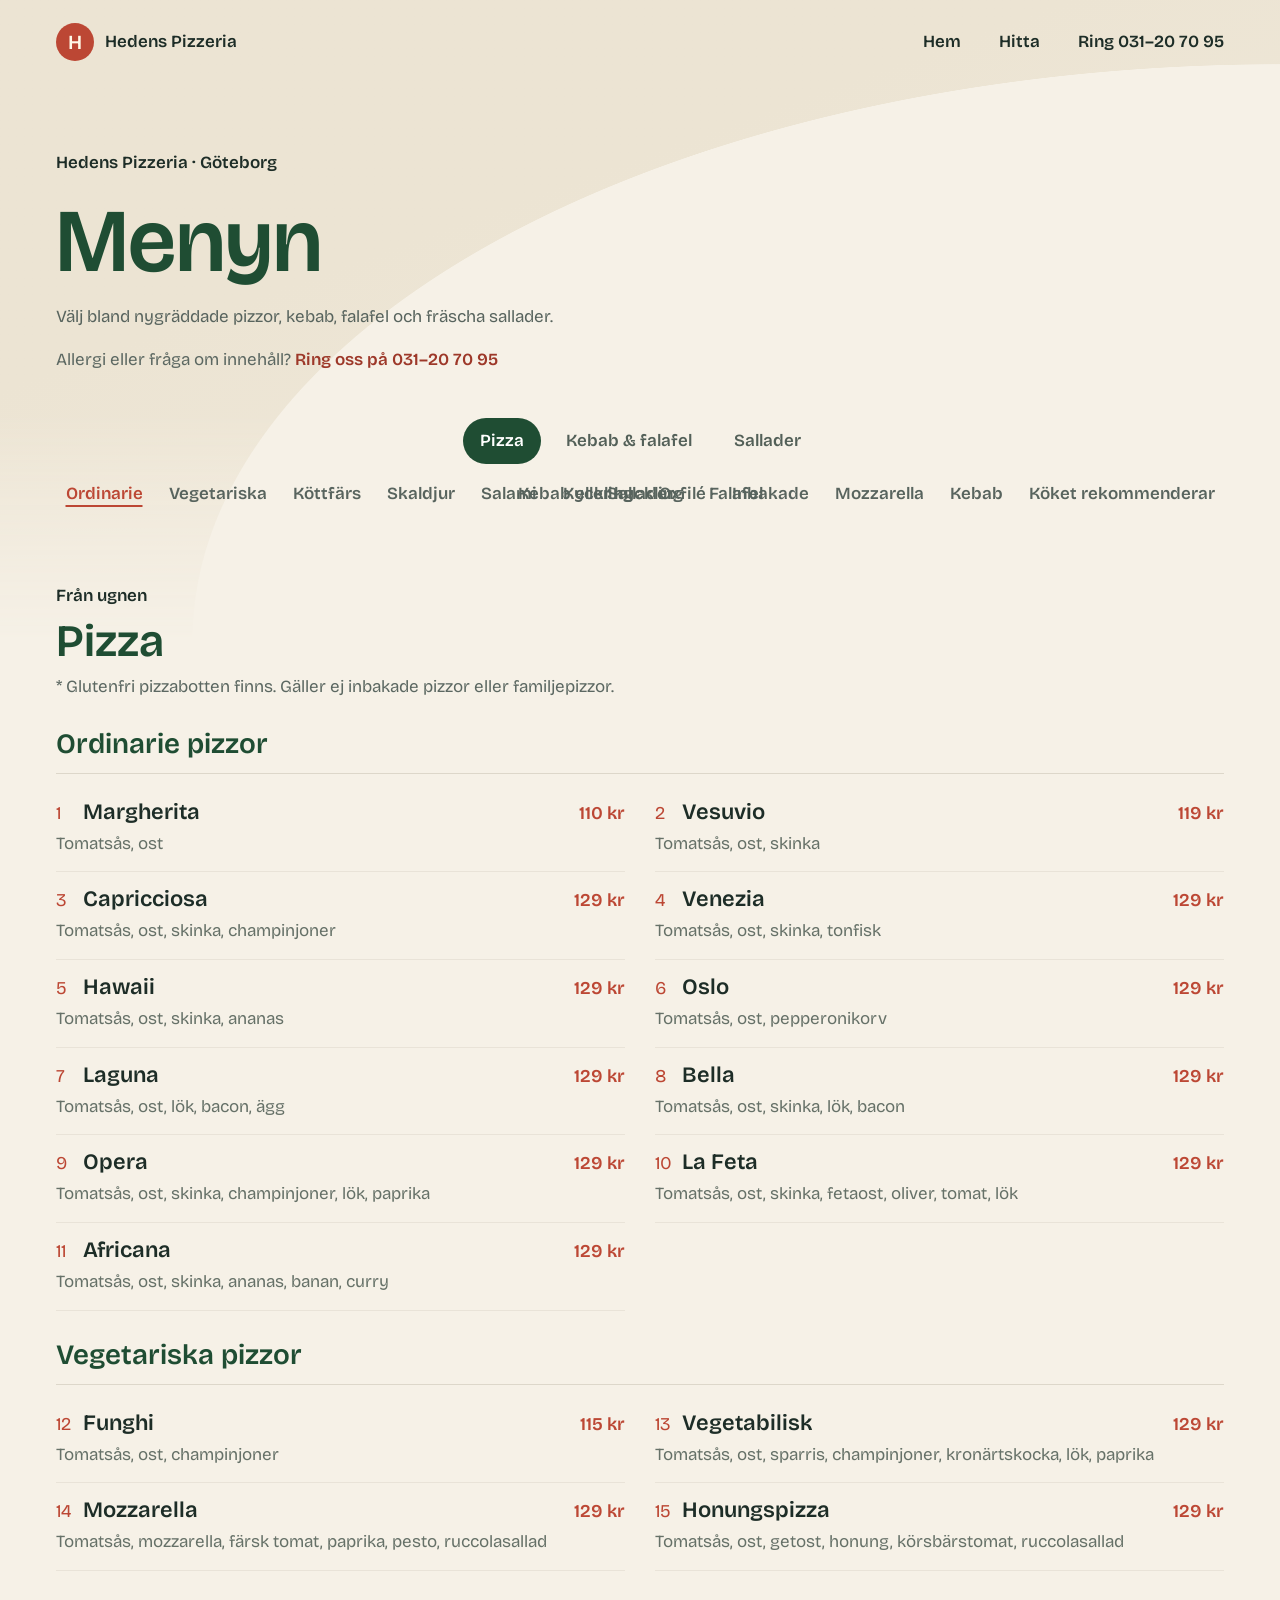
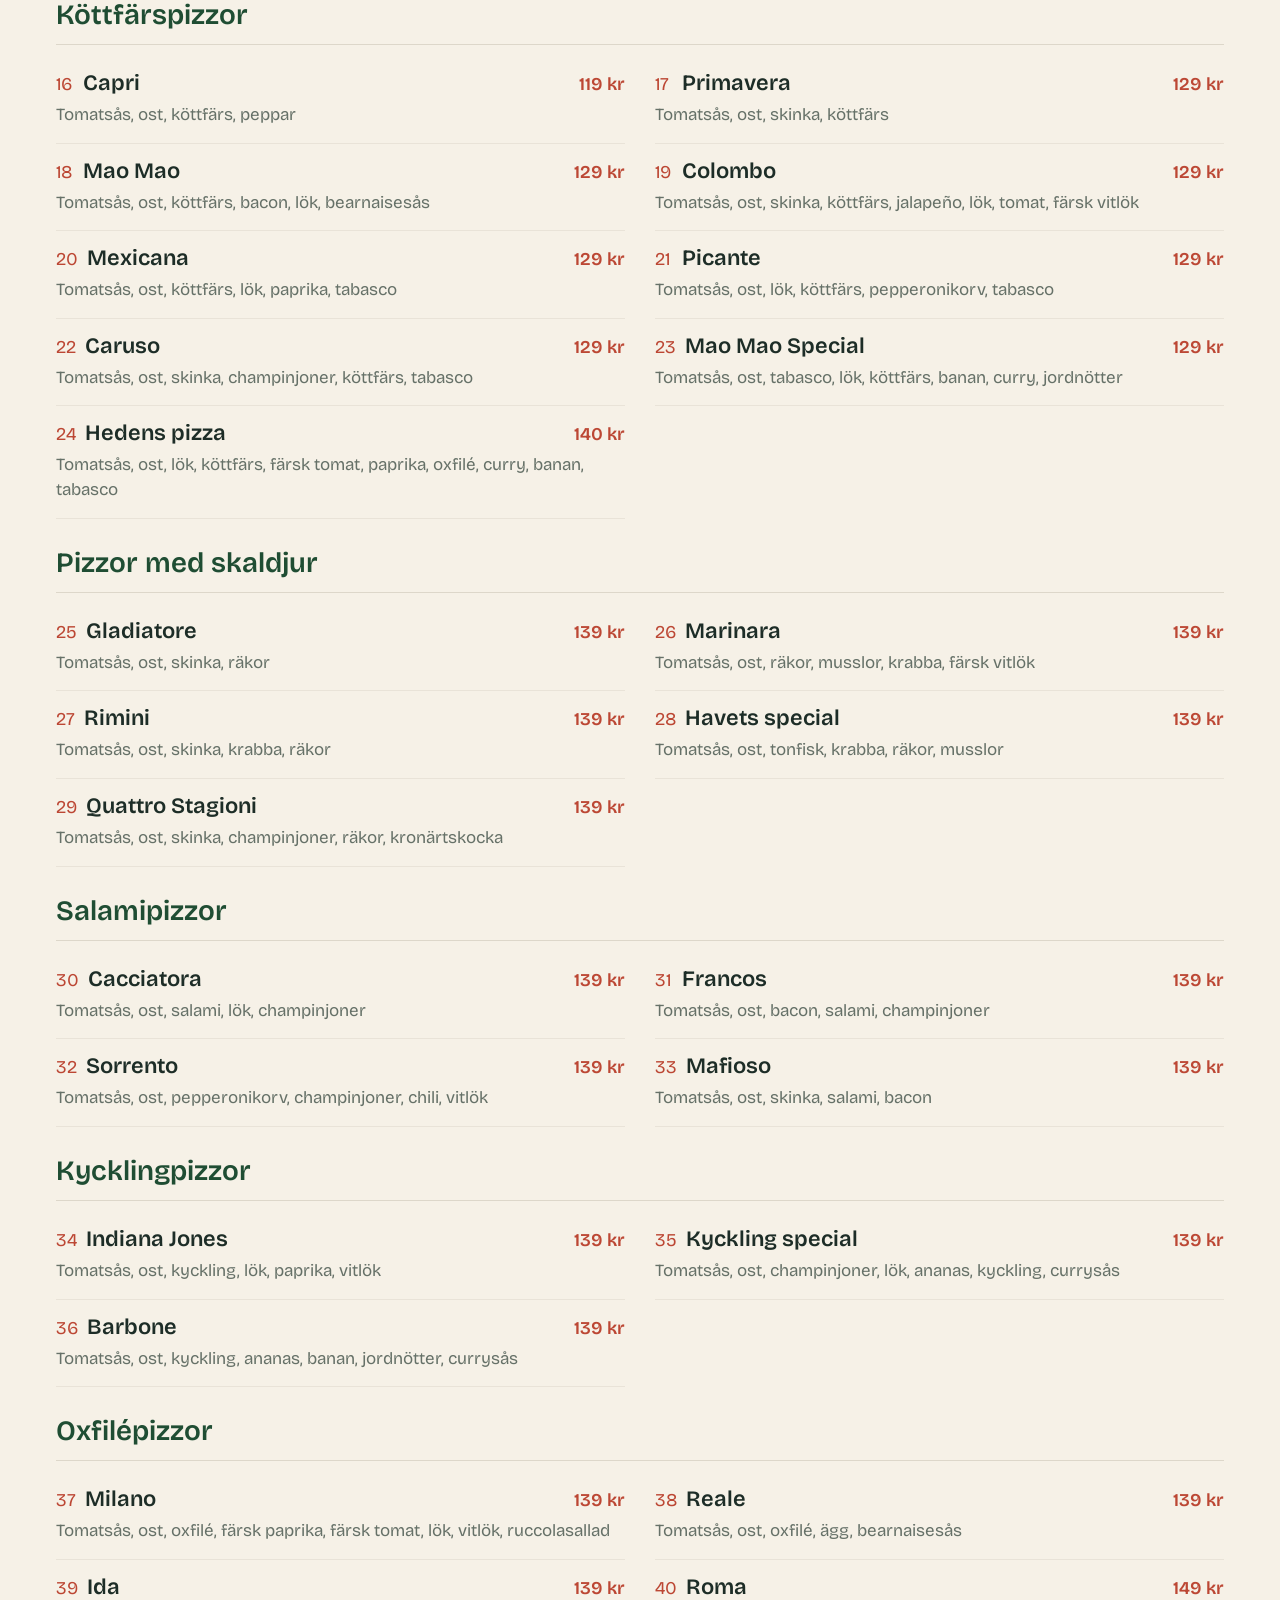
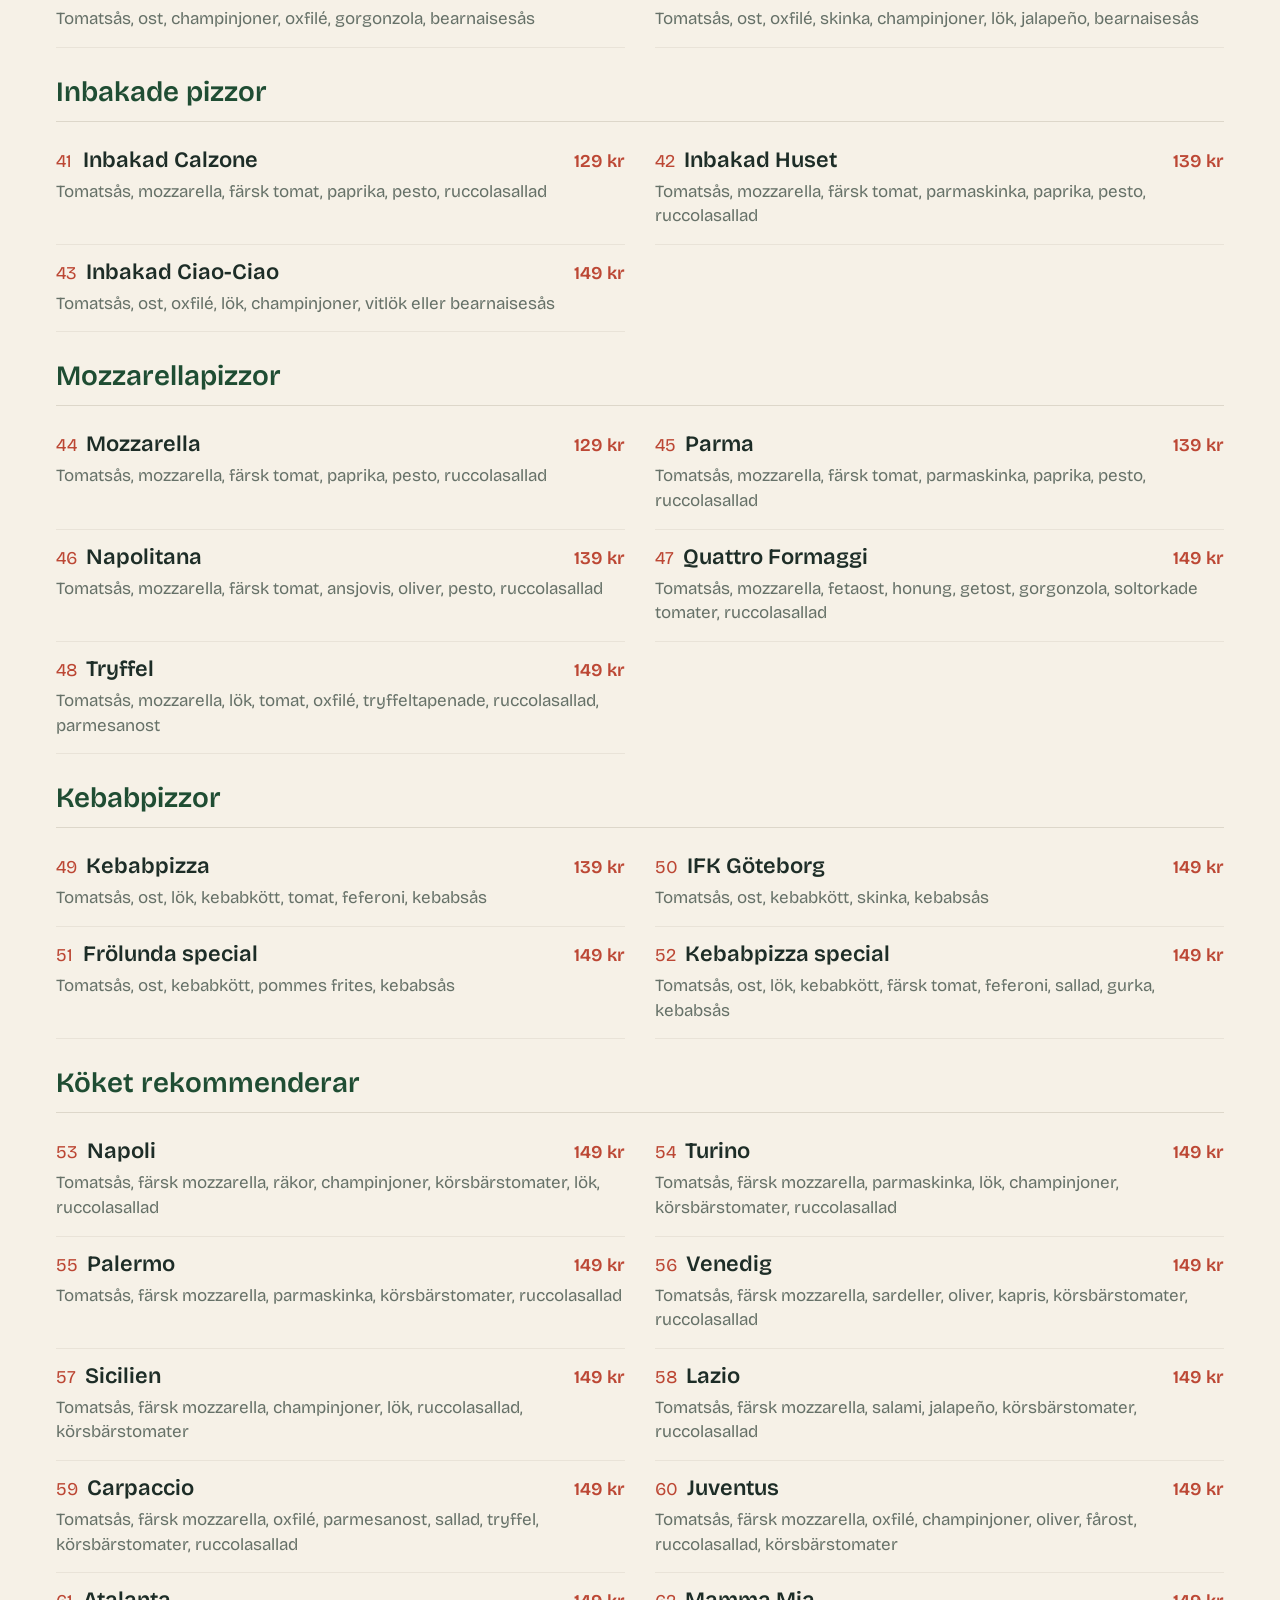
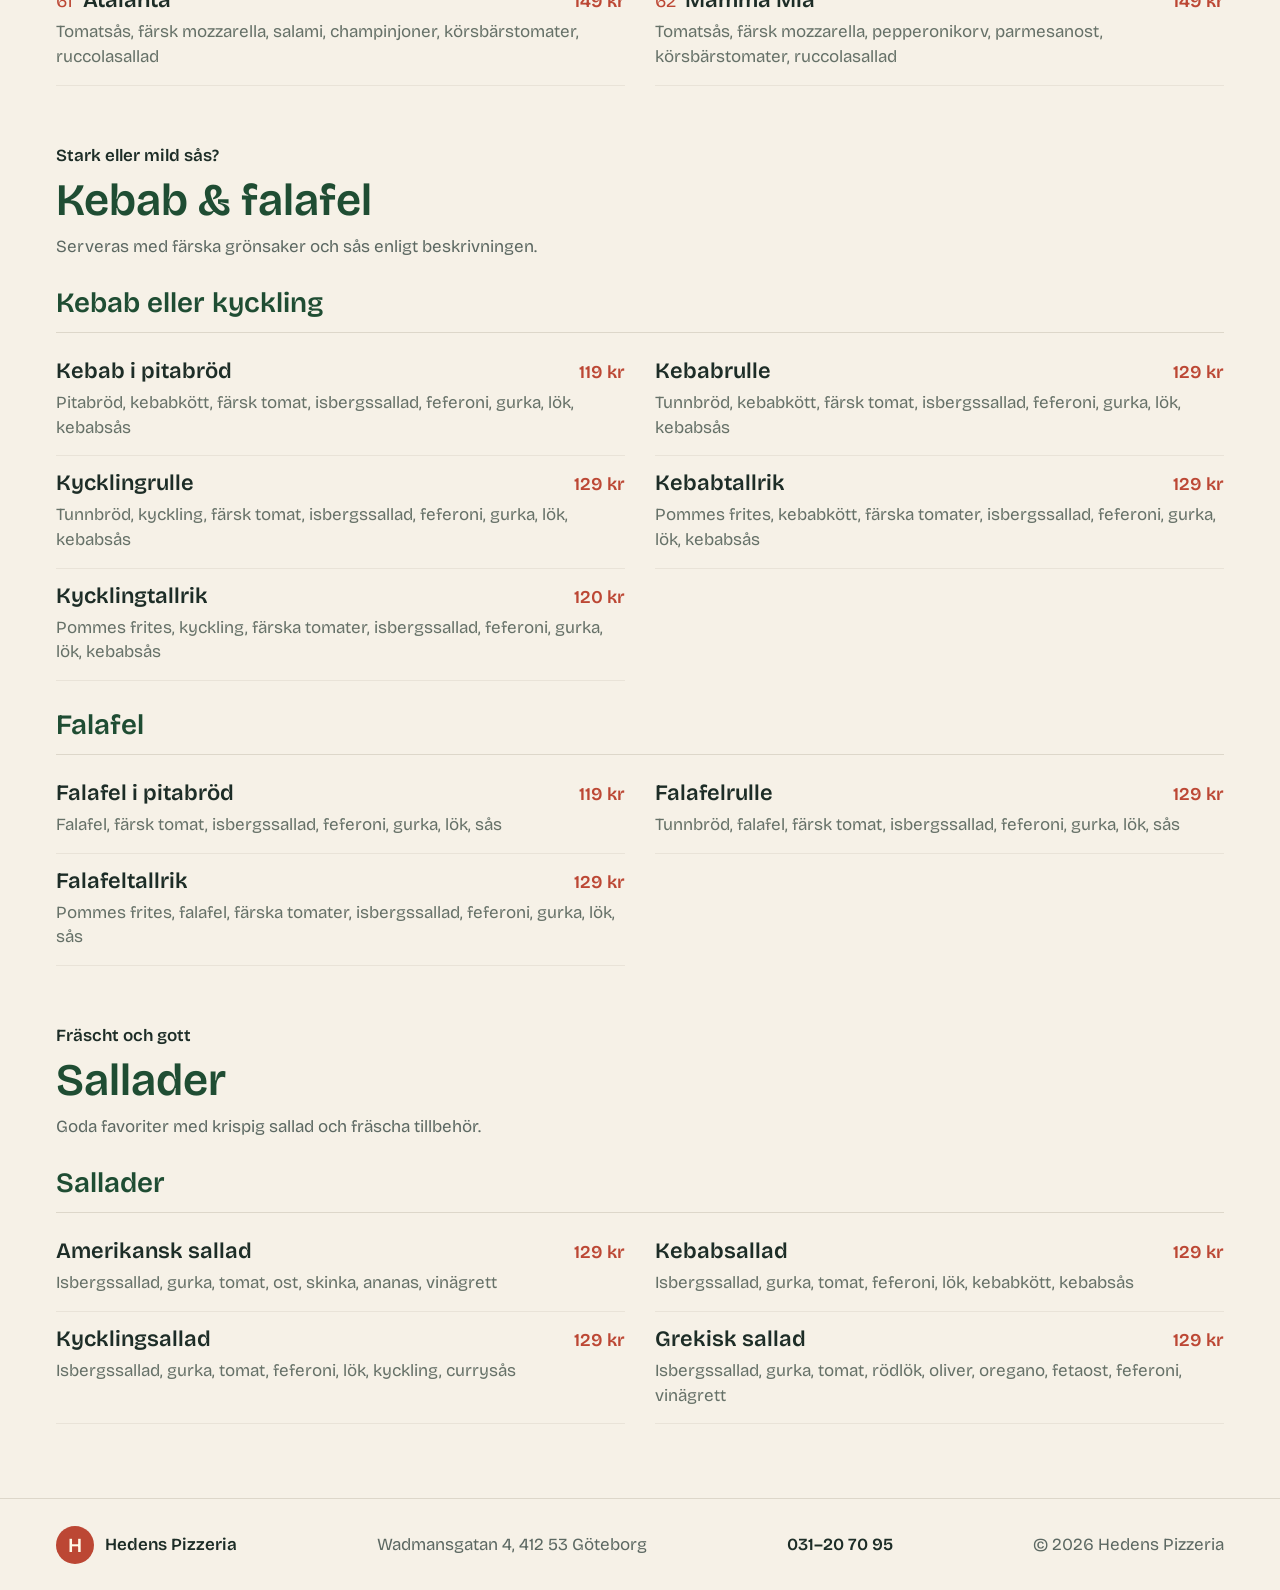
==== menu.html @ e99d1230 "Snabbare sajt: AVIF-bilder, eget typsnitt och förtur för pizzan Bilderna finns nu som AVIF (40 % min" ====
<!doctype html>
<html lang="sv">
<head>
  <meta charset="utf-8">
  <meta name="viewport" content="width=device-width, initial-scale=1">
  <meta name="theme-color" content="#f6f1e7">
  <title>Meny — Hedens Pizzeria Göteborg</title>
  <meta name="description" content="Hedens Pizzerias meny: pizza, kebab, falafel och sallader med priser. Wadmansgatan 4, Göteborg. Ring 031-20 70 95.">
  <meta property="og:type" content="website">
  <meta property="og:locale" content="sv_SE">
  <meta property="og:site_name" content="Hedens Pizzeria">
  <meta property="og:title" content="Meny — Hedens Pizzeria">
  <meta property="og:description" content="Pizza, kebab, falafel och sallader på Wadmansgatan 4 i Göteborg.">
  <link rel="canonical" href="https://joachimjohansson.github.io/heden/menu.html">
  <meta property="og:url" content="https://joachimjohansson.github.io/heden/menu.html">
  <meta property="og:image" content="https://joachimjohansson.github.io/heden/assets/dela.jpg">
  <meta property="og:image:width" content="1200">
  <meta property="og:image:height" content="630">
  <link rel="icon" href="assets/favicon.svg" type="image/svg+xml">
  <link rel="preload" href="assets/fonts/bricolage-grotesque-latin.woff2" as="font" type="font/woff2" crossorigin>
  <link rel="stylesheet" href="styles.css?v=20261027-1">
  <link rel="stylesheet" href="menu.css?v=20261026-1">
  <script src="menu.js?v=20261025-3" defer></script>
</head>
<body class="menu-page">
  <header class="topbar">
    <a class="brand" href="index.html" aria-label="Hedens Pizzeria, till startsidan">
      <span class="brand-mark" aria-hidden="true">H</span>
      <span>Hedens Pizzeria</span>
    </a>
    <nav class="main-nav" aria-label="Huvudmeny">
      <a href="index.html">Hem</a>
      <a href="index.html#hitta-hit">Hitta</a>
      <a class="nav-phone" href="tel:+4631207095">Ring 031–20 70 95</a>
    </nav>
  </header>

  <main>
    <section class="menu-hero">
      <p class="eyebrow">Hedens Pizzeria · Göteborg</p>
      <h1>Menyn</h1>
      <p>Välj bland nygräddade pizzor, kebab, falafel och fräscha sallader.</p>
      <p class="menu-callout">Allergi eller fråga om innehåll? <a href="tel:+4631207095">Ring oss på 031–20 70 95</a></p>
    </section>

    <!-- Flikarna högst upp. Översta raden är huvudkategorierna, raden under
         visar underkategorierna för den del av menyn man just tittar på.
         Siffrorna (antal rätter) räknas ut automatiskt av menu.js. -->
    <nav class="menu-tabs" aria-label="Menysektioner">
      <div class="menu-tabs-main">
        <a href="#pizza" data-section="pizza">Pizza</a>
        <a href="#kebab" data-section="kebab">Kebab &amp; falafel</a>
        <a href="#sallad" data-section="sallad">Sallader</a>
      </div>
      <div class="menu-tabs-subs">
        <div class="menu-tabs-sub" data-section="pizza">
          <a href="#ordinarie-pizzor">Ordinarie</a>
          <a href="#vegetariska-pizzor">Vegetariska</a>
          <a href="#kottfarspizzor">Köttfärs</a>
          <a href="#pizzor-med-skaldjur">Skaldjur</a>
          <a href="#salamipizzor">Salami</a>
          <a href="#kycklingpizzor">Kyckling</a>
          <a href="#oxfilepizzor">Oxfilé</a>
          <a href="#inbakade-pizzor">Inbakade</a>
          <a href="#mozzarellapizzor">Mozzarella</a>
          <a href="#kebabpizzor">Kebab</a>
          <a href="#koket-rekommenderar">Köket rekommenderar</a>
        </div>
        <div class="menu-tabs-sub" data-section="kebab" hidden>
          <a href="#kebab-eller-kyckling">Kebab eller kyckling</a>
          <a href="#falafel">Falafel</a>
        </div>
        <div class="menu-tabs-sub" data-section="sallad" hidden>
          <a href="#sallader">Sallader</a>
        </div>
      </div>
    </nav>

    <!-- Själva menyn. Varje rätt är ett <article class="dish-card">:
         nummer, namn, pris och ingredienser. Kopiera ett befintligt kort
         när du lägger till en ny rätt. -->
    <div class="menu-content">
      <section class="food-section" id="pizza">
        <div class="food-section-heading">
          <p class="eyebrow">Från ugnen</p>
          <h2>Pizza</h2>
          <p>* Glutenfri pizzabotten finns. Gäller ej inbakade pizzor eller familjepizzor.</p>
        </div>

        <section class="menu-group" id="ordinarie-pizzor">
          <h3>Ordinarie pizzor</h3>
          <div class="dish-grid">
            <article class="dish-card">
              <div class="dish-heading"><span class="dish-number">1</span><h4>Margherita</h4><span class="dish-price">110 kr</span></div>
              <p>Tomatsås, ost</p>
            </article>
            <article class="dish-card">
              <div class="dish-heading"><span class="dish-number">2</span><h4>Vesuvio</h4><span class="dish-price">119 kr</span></div>
              <p>Tomatsås, ost, skinka</p>
            </article>
            <article class="dish-card">
              <div class="dish-heading"><span class="dish-number">3</span><h4>Capricciosa</h4><span class="dish-price">129 kr</span></div>
              <p>Tomatsås, ost, skinka, champinjoner</p>
            </article>
            <article class="dish-card">
              <div class="dish-heading"><span class="dish-number">4</span><h4>Venezia</h4><span class="dish-price">129 kr</span></div>
              <p>Tomatsås, ost, skinka, tonfisk</p>
            </article>
            <article class="dish-card">
              <div class="dish-heading"><span class="dish-number">5</span><h4>Hawaii</h4><span class="dish-price">129 kr</span></div>
              <p>Tomatsås, ost, skinka, ananas</p>
            </article>
            <article class="dish-card">
              <div class="dish-heading"><span class="dish-number">6</span><h4>Oslo</h4><span class="dish-price">129 kr</span></div>
              <p>Tomatsås, ost, pepperonikorv</p>
            </article>
            <article class="dish-card">
              <div class="dish-heading"><span class="dish-number">7</span><h4>Laguna</h4><span class="dish-price">129 kr</span></div>
              <p>Tomatsås, ost, lök, bacon, ägg</p>
            </article>
            <article class="dish-card">
              <div class="dish-heading"><span class="dish-number">8</span><h4>Bella</h4><span class="dish-price">129 kr</span></div>
              <p>Tomatsås, ost, skinka, lök, bacon</p>
            </article>
            <article class="dish-card">
              <div class="dish-heading"><span class="dish-number">9</span><h4>Opera</h4><span class="dish-price">129 kr</span></div>
              <p>Tomatsås, ost, skinka, champinjoner, lök, paprika</p>
            </article>
            <article class="dish-card">
              <div class="dish-heading"><span class="dish-number">10</span><h4>La Feta</h4><span class="dish-price">129 kr</span></div>
              <p>Tomatsås, ost, skinka, fetaost, oliver, tomat, lök</p>
            </article>
            <article class="dish-card">
              <div class="dish-heading"><span class="dish-number">11</span><h4>Africana</h4><span class="dish-price">129 kr</span></div>
              <p>Tomatsås, ost, skinka, ananas, banan, curry</p>
            </article>
          </div>
        </section>

        <section class="menu-group" id="vegetariska-pizzor">
          <h3>Vegetariska pizzor</h3>
          <div class="dish-grid">
            <article class="dish-card">
              <div class="dish-heading"><span class="dish-number">12</span><h4>Funghi</h4><span class="dish-price">115 kr</span></div>
              <p>Tomatsås, ost, champinjoner</p>
            </article>
            <article class="dish-card">
              <div class="dish-heading"><span class="dish-number">13</span><h4>Vegetabilisk</h4><span class="dish-price">129 kr</span></div>
              <p>Tomatsås, ost, sparris, champinjoner, kronärtskocka, lök, paprika</p>
            </article>
            <article class="dish-card">
              <div class="dish-heading"><span class="dish-number">14</span><h4>Mozzarella</h4><span class="dish-price">129 kr</span></div>
              <p>Tomatsås, mozzarella, färsk tomat, paprika, pesto, ruccolasallad</p>
            </article>
            <article class="dish-card">
              <div class="dish-heading"><span class="dish-number">15</span><h4>Honungspizza</h4><span class="dish-price">129 kr</span></div>
              <p>Tomatsås, ost, getost, honung, körsbärstomat, ruccolasallad</p>
            </article>
          </div>
        </section>

        <section class="menu-group" id="kottfarspizzor">
          <h3>Köttfärspizzor</h3>
          <div class="dish-grid">
            <article class="dish-card">
              <div class="dish-heading"><span class="dish-number">16</span><h4>Capri</h4><span class="dish-price">119 kr</span></div>
              <p>Tomatsås, ost, köttfärs, peppar</p>
            </article>
            <article class="dish-card">
              <div class="dish-heading"><span class="dish-number">17</span><h4>Primavera</h4><span class="dish-price">129 kr</span></div>
              <p>Tomatsås, ost, skinka, köttfärs</p>
            </article>
            <article class="dish-card">
              <div class="dish-heading"><span class="dish-number">18</span><h4>Mao Mao</h4><span class="dish-price">129 kr</span></div>
              <p>Tomatsås, ost, köttfärs, bacon, lök, bearnaisesås</p>
            </article>
            <article class="dish-card">
              <div class="dish-heading"><span class="dish-number">19</span><h4>Colombo</h4><span class="dish-price">129 kr</span></div>
              <p>Tomatsås, ost, skinka, köttfärs, jalapeño, lök, tomat, färsk vitlök</p>
            </article>
            <article class="dish-card">
              <div class="dish-heading"><span class="dish-number">20</span><h4>Mexicana</h4><span class="dish-price">129 kr</span></div>
              <p>Tomatsås, ost, köttfärs, lök, paprika, tabasco</p>
            </article>
            <article class="dish-card">
              <div class="dish-heading"><span class="dish-number">21</span><h4>Picante</h4><span class="dish-price">129 kr</span></div>
              <p>Tomatsås, ost, lök, köttfärs, pepperonikorv, tabasco</p>
            </article>
            <article class="dish-card">
              <div class="dish-heading"><span class="dish-number">22</span><h4>Caruso</h4><span class="dish-price">129 kr</span></div>
              <p>Tomatsås, ost, skinka, champinjoner, köttfärs, tabasco</p>
            </article>
            <article class="dish-card">
              <div class="dish-heading"><span class="dish-number">23</span><h4>Mao Mao Special</h4><span class="dish-price">129 kr</span></div>
              <p>Tomatsås, ost, tabasco, lök, köttfärs, banan, curry, jordnötter</p>
            </article>
            <article class="dish-card">
              <div class="dish-heading"><span class="dish-number">24</span><h4>Hedens pizza</h4><span class="dish-price">140 kr</span></div>
              <p>Tomatsås, ost, lök, köttfärs, färsk tomat, paprika, oxfilé, curry, banan, tabasco</p>
            </article>
          </div>
        </section>

        <section class="menu-group" id="pizzor-med-skaldjur">
          <h3>Pizzor med skaldjur</h3>
          <div class="dish-grid">
            <article class="dish-card">
              <div class="dish-heading"><span class="dish-number">25</span><h4>Gladiatore</h4><span class="dish-price">139 kr</span></div>
              <p>Tomatsås, ost, skinka, räkor</p>
            </article>
            <article class="dish-card">
              <div class="dish-heading"><span class="dish-number">26</span><h4>Marinara</h4><span class="dish-price">139 kr</span></div>
              <p>Tomatsås, ost, räkor, musslor, krabba, färsk vitlök</p>
            </article>
            <article class="dish-card">
              <div class="dish-heading"><span class="dish-number">27</span><h4>Rimini</h4><span class="dish-price">139 kr</span></div>
              <p>Tomatsås, ost, skinka, krabba, räkor</p>
            </article>
            <article class="dish-card">
              <div class="dish-heading"><span class="dish-number">28</span><h4>Havets special</h4><span class="dish-price">139 kr</span></div>
              <p>Tomatsås, ost, tonfisk, krabba, räkor, musslor</p>
            </article>
            <article class="dish-card">
              <div class="dish-heading"><span class="dish-number">29</span><h4>Quattro Stagioni</h4><span class="dish-price">139 kr</span></div>
              <p>Tomatsås, ost, skinka, champinjoner, räkor, kronärtskocka</p>
            </article>
          </div>
        </section>

        <section class="menu-group" id="salamipizzor">
          <h3>Salamipizzor</h3>
          <div class="dish-grid">
            <article class="dish-card">
              <div class="dish-heading"><span class="dish-number">30</span><h4>Cacciatora</h4><span class="dish-price">139 kr</span></div>
              <p>Tomatsås, ost, salami, lök, champinjoner</p>
            </article>
            <article class="dish-card">
              <div class="dish-heading"><span class="dish-number">31</span><h4>Francos</h4><span class="dish-price">139 kr</span></div>
              <p>Tomatsås, ost, bacon, salami, champinjoner</p>
            </article>
            <article class="dish-card">
              <div class="dish-heading"><span class="dish-number">32</span><h4>Sorrento</h4><span class="dish-price">139 kr</span></div>
              <p>Tomatsås, ost, pepperonikorv, champinjoner, chili, vitlök</p>
            </article>
            <article class="dish-card">
              <div class="dish-heading"><span class="dish-number">33</span><h4>Mafioso</h4><span class="dish-price">139 kr</span></div>
              <p>Tomatsås, ost, skinka, salami, bacon</p>
            </article>
          </div>
        </section>

        <section class="menu-group" id="kycklingpizzor">
          <h3>Kycklingpizzor</h3>
          <div class="dish-grid">
            <article class="dish-card">
              <div class="dish-heading"><span class="dish-number">34</span><h4>Indiana Jones</h4><span class="dish-price">139 kr</span></div>
              <p>Tomatsås, ost, kyckling, lök, paprika, vitlök</p>
            </article>
            <article class="dish-card">
              <div class="dish-heading"><span class="dish-number">35</span><h4>Kyckling special</h4><span class="dish-price">139 kr</span></div>
              <p>Tomatsås, ost, champinjoner, lök, ananas, kyckling, currysås</p>
            </article>
            <article class="dish-card">
              <div class="dish-heading"><span class="dish-number">36</span><h4>Barbone</h4><span class="dish-price">139 kr</span></div>
              <p>Tomatsås, ost, kyckling, ananas, banan, jordnötter, currysås</p>
            </article>
          </div>
        </section>

        <section class="menu-group" id="oxfilepizzor">
          <h3>Oxfilépizzor</h3>
          <div class="dish-grid">
            <article class="dish-card">
              <div class="dish-heading"><span class="dish-number">37</span><h4>Milano</h4><span class="dish-price">139 kr</span></div>
              <p>Tomatsås, ost, oxfilé, färsk paprika, färsk tomat, lök, vitlök, ruccolasallad</p>
            </article>
            <article class="dish-card">
              <div class="dish-heading"><span class="dish-number">38</span><h4>Reale</h4><span class="dish-price">139 kr</span></div>
              <p>Tomatsås, ost, oxfilé, ägg, bearnaisesås</p>
            </article>
            <article class="dish-card">
              <div class="dish-heading"><span class="dish-number">39</span><h4>Ida</h4><span class="dish-price">139 kr</span></div>
              <p>Tomatsås, ost, champinjoner, oxfilé, gorgonzola, bearnaisesås</p>
            </article>
            <article class="dish-card">
              <div class="dish-heading"><span class="dish-number">40</span><h4>Roma</h4><span class="dish-price">149 kr</span></div>
              <p>Tomatsås, ost, oxfilé, skinka, champinjoner, lök, jalapeño, bearnaisesås</p>
            </article>
          </div>
        </section>

        <section class="menu-group" id="inbakade-pizzor">
          <h3>Inbakade pizzor</h3>
          <div class="dish-grid">
            <article class="dish-card">
              <div class="dish-heading"><span class="dish-number">41</span><h4>Inbakad Calzone</h4><span class="dish-price">129 kr</span></div>
              <p>Tomatsås, mozzarella, färsk tomat, paprika, pesto, ruccolasallad</p>
            </article>
            <article class="dish-card">
              <div class="dish-heading"><span class="dish-number">42</span><h4>Inbakad Huset</h4><span class="dish-price">139 kr</span></div>
              <p>Tomatsås, mozzarella, färsk tomat, parmaskinka, paprika, pesto, ruccolasallad</p>
            </article>
            <article class="dish-card">
              <div class="dish-heading"><span class="dish-number">43</span><h4>Inbakad Ciao-Ciao</h4><span class="dish-price">149 kr</span></div>
              <p>Tomatsås, ost, oxfilé, lök, champinjoner, vitlök eller bearnaisesås</p>
            </article>
          </div>
        </section>

        <section class="menu-group" id="mozzarellapizzor">
          <h3>Mozzarellapizzor</h3>
          <div class="dish-grid">
            <article class="dish-card">
              <div class="dish-heading"><span class="dish-number">44</span><h4>Mozzarella</h4><span class="dish-price">129 kr</span></div>
              <p>Tomatsås, mozzarella, färsk tomat, paprika, pesto, ruccolasallad</p>
            </article>
            <article class="dish-card">
              <div class="dish-heading"><span class="dish-number">45</span><h4>Parma</h4><span class="dish-price">139 kr</span></div>
              <p>Tomatsås, mozzarella, färsk tomat, parmaskinka, paprika, pesto, ruccolasallad</p>
            </article>
            <article class="dish-card">
              <div class="dish-heading"><span class="dish-number">46</span><h4>Napolitana</h4><span class="dish-price">139 kr</span></div>
              <p>Tomatsås, mozzarella, färsk tomat, ansjovis, oliver, pesto, ruccolasallad</p>
            </article>
            <article class="dish-card">
              <div class="dish-heading"><span class="dish-number">47</span><h4>Quattro Formaggi</h4><span class="dish-price">149 kr</span></div>
              <p>Tomatsås, mozzarella, fetaost, honung, getost, gorgonzola, soltorkade tomater, ruccolasallad</p>
            </article>
            <article class="dish-card">
              <div class="dish-heading"><span class="dish-number">48</span><h4>Tryffel</h4><span class="dish-price">149 kr</span></div>
              <p>Tomatsås, mozzarella, lök, tomat, oxfilé, tryffeltapenade, ruccolasallad, parmesanost</p>
            </article>
          </div>
        </section>

        <section class="menu-group" id="kebabpizzor">
          <h3>Kebabpizzor</h3>
          <div class="dish-grid">
            <article class="dish-card">
              <div class="dish-heading"><span class="dish-number">49</span><h4>Kebabpizza</h4><span class="dish-price">139 kr</span></div>
              <p>Tomatsås, ost, lök, kebabkött, tomat, feferoni, kebabsås</p>
            </article>
            <article class="dish-card">
              <div class="dish-heading"><span class="dish-number">50</span><h4>IFK Göteborg</h4><span class="dish-price">149 kr</span></div>
              <p>Tomatsås, ost, kebabkött, skinka, kebabsås</p>
            </article>
            <article class="dish-card">
              <div class="dish-heading"><span class="dish-number">51</span><h4>Frölunda special</h4><span class="dish-price">149 kr</span></div>
              <p>Tomatsås, ost, kebabkött, pommes frites, kebabsås</p>
            </article>
            <article class="dish-card">
              <div class="dish-heading"><span class="dish-number">52</span><h4>Kebabpizza special</h4><span class="dish-price">149 kr</span></div>
              <p>Tomatsås, ost, lök, kebabkött, färsk tomat, feferoni, sallad, gurka, kebabsås</p>
            </article>
          </div>
        </section>

        <section class="menu-group" id="koket-rekommenderar">
          <h3>Köket rekommenderar</h3>
          <div class="dish-grid">
            <article class="dish-card">
              <div class="dish-heading"><span class="dish-number">53</span><h4>Napoli</h4><span class="dish-price">149 kr</span></div>
              <p>Tomatsås, färsk mozzarella, räkor, champinjoner, körsbärstomater, lök, ruccolasallad</p>
            </article>
            <article class="dish-card">
              <div class="dish-heading"><span class="dish-number">54</span><h4>Turino</h4><span class="dish-price">149 kr</span></div>
              <p>Tomatsås, färsk mozzarella, parmaskinka, lök, champinjoner, körsbärstomater, ruccolasallad</p>
            </article>
            <article class="dish-card">
              <div class="dish-heading"><span class="dish-number">55</span><h4>Palermo</h4><span class="dish-price">149 kr</span></div>
              <p>Tomatsås, färsk mozzarella, parmaskinka, körsbärstomater, ruccolasallad</p>
            </article>
            <article class="dish-card">
              <div class="dish-heading"><span class="dish-number">56</span><h4>Venedig</h4><span class="dish-price">149 kr</span></div>
              <p>Tomatsås, färsk mozzarella, sardeller, oliver, kapris, körsbärstomater, ruccolasallad</p>
            </article>
            <article class="dish-card">
              <div class="dish-heading"><span class="dish-number">57</span><h4>Sicilien</h4><span class="dish-price">149 kr</span></div>
              <p>Tomatsås, färsk mozzarella, champinjoner, lök, ruccolasallad, körsbärstomater</p>
            </article>
            <article class="dish-card">
              <div class="dish-heading"><span class="dish-number">58</span><h4>Lazio</h4><span class="dish-price">149 kr</span></div>
              <p>Tomatsås, färsk mozzarella, salami, jalapeño, körsbärstomater, ruccolasallad</p>
            </article>
            <article class="dish-card">
              <div class="dish-heading"><span class="dish-number">59</span><h4>Carpaccio</h4><span class="dish-price">149 kr</span></div>
              <p>Tomatsås, färsk mozzarella, oxfilé, parmesanost, sallad, tryffel, körsbärstomater, ruccolasallad</p>
            </article>
            <article class="dish-card">
              <div class="dish-heading"><span class="dish-number">60</span><h4>Juventus</h4><span class="dish-price">149 kr</span></div>
              <p>Tomatsås, färsk mozzarella, oxfilé, champinjoner, oliver, fårost, ruccolasallad, körsbärstomater</p>
            </article>
            <article class="dish-card">
              <div class="dish-heading"><span class="dish-number">61</span><h4>Atalanta</h4><span class="dish-price">149 kr</span></div>
              <p>Tomatsås, färsk mozzarella, salami, champinjoner, körsbärstomater, ruccolasallad</p>
            </article>
            <article class="dish-card">
              <div class="dish-heading"><span class="dish-number">62</span><h4>Mamma Mia</h4><span class="dish-price">149 kr</span></div>
              <p>Tomatsås, färsk mozzarella, pepperonikorv, parmesanost, körsbärstomater, ruccolasallad</p>
            </article>
          </div>
        </section>
      </section>

      <section class="food-section" id="kebab">
        <div class="food-section-heading">
          <p class="eyebrow">Stark eller mild sås?</p>
          <h2>Kebab &amp; falafel</h2>
          <p>Serveras med färska grönsaker och sås enligt beskrivningen.</p>
        </div>

        <section class="menu-group" id="kebab-eller-kyckling">
          <h3>Kebab eller kyckling</h3>
          <div class="dish-grid">
            <article class="dish-card">
              <div class="dish-heading"><h4>Kebab i pitabröd</h4><span class="dish-price">119 kr</span></div>
              <p>Pitabröd, kebabkött, färsk tomat, isbergssallad, feferoni, gurka, lök, kebabsås</p>
            </article>
            <article class="dish-card">
              <div class="dish-heading"><h4>Kebabrulle</h4><span class="dish-price">129 kr</span></div>
              <p>Tunnbröd, kebabkött, färsk tomat, isbergssallad, feferoni, gurka, lök, kebabsås</p>
            </article>
            <article class="dish-card">
              <div class="dish-heading"><h4>Kycklingrulle</h4><span class="dish-price">129 kr</span></div>
              <p>Tunnbröd, kyckling, färsk tomat, isbergssallad, feferoni, gurka, lök, kebabsås</p>
            </article>
            <article class="dish-card">
              <div class="dish-heading"><h4>Kebabtallrik</h4><span class="dish-price">129 kr</span></div>
              <p>Pommes frites, kebabkött, färska tomater, isbergssallad, feferoni, gurka, lök, kebabsås</p>
            </article>
            <article class="dish-card">
              <div class="dish-heading"><h4>Kycklingtallrik</h4><span class="dish-price">120 kr</span></div>
              <p>Pommes frites, kyckling, färska tomater, isbergssallad, feferoni, gurka, lök, kebabsås</p>
            </article>
          </div>
        </section>

        <section class="menu-group" id="falafel">
          <h3>Falafel</h3>
          <div class="dish-grid">
            <article class="dish-card">
              <div class="dish-heading"><h4>Falafel i pitabröd</h4><span class="dish-price">119 kr</span></div>
              <p>Falafel, färsk tomat, isbergssallad, feferoni, gurka, lök, sås</p>
            </article>
            <article class="dish-card">
              <div class="dish-heading"><h4>Falafelrulle</h4><span class="dish-price">129 kr</span></div>
              <p>Tunnbröd, falafel, färsk tomat, isbergssallad, feferoni, gurka, lök, sås</p>
            </article>
            <article class="dish-card">
              <div class="dish-heading"><h4>Falafeltallrik</h4><span class="dish-price">129 kr</span></div>
              <p>Pommes frites, falafel, färska tomater, isbergssallad, feferoni, gurka, lök, sås</p>
            </article>
          </div>
        </section>
      </section>

      <section class="food-section" id="sallad">
        <div class="food-section-heading">
          <p class="eyebrow">Fräscht och gott</p>
          <h2>Sallader</h2>
          <p>Goda favoriter med krispig sallad och fräscha tillbehör.</p>
        </div>

        <section class="menu-group" id="sallader">
          <h3>Sallader</h3>
          <div class="dish-grid">
            <article class="dish-card">
              <div class="dish-heading"><h4>Amerikansk sallad</h4><span class="dish-price">129 kr</span></div>
              <p>Isbergssallad, gurka, tomat, ost, skinka, ananas, vinägrett</p>
            </article>
            <article class="dish-card">
              <div class="dish-heading"><h4>Kebabsallad</h4><span class="dish-price">129 kr</span></div>
              <p>Isbergssallad, gurka, tomat, feferoni, lök, kebabkött, kebabsås</p>
            </article>
            <article class="dish-card">
              <div class="dish-heading"><h4>Kycklingsallad</h4><span class="dish-price">129 kr</span></div>
              <p>Isbergssallad, gurka, tomat, feferoni, lök, kyckling, currysås</p>
            </article>
            <article class="dish-card">
              <div class="dish-heading"><h4>Grekisk sallad</h4><span class="dish-price">129 kr</span></div>
              <p>Isbergssallad, gurka, tomat, rödlök, oliver, oregano, fetaost, feferoni, vinägrett</p>
            </article>
          </div>
        </section>
      </section>
    </div>
  </main>

  <a class="mobile-call-bar" href="tel:+4631207095">Ring 031–20 70 95</a>

  <footer class="footer">
    <a class="brand footer-brand" href="index.html"><span class="brand-mark" aria-hidden="true">H</span><span>Hedens Pizzeria</span></a>
    <span>Wadmansgatan 4, 412 53 Göteborg</span>
    <a href="tel:+4631207095">031–20 70 95</a>
    <span>© <span class="year">2026</span> Hedens Pizzeria</span>
  </footer>
</body>
</html>
---- styles.css ----
/* ==========================================================================
   Hedens Pizzeria — gemensam stil för hela webbplatsen
   Menysidan har sina egna tillägg i menu.css.

   Innehåll
   1. Färger, typsnitt och mått   (ändra här först)
   2. Grunder
   3. Sidhuvud och navigering
   4. Startsidans topp (hero)
   5. Snabbinfo: öppet, telefon, adress
   6. Menykorten på startsidan
   7. Hitta hit och öppettider
   8. Sidfot och ringknapp för mobil
   9. Surfplatta (max 850 px bred)
   10. Mobil (max 620 px bred)
   ========================================================================== */


/* 1. Färger, typsnitt och mått
   -------------------------------------------------------------------------- */
:root {
  /* Färger */
  --paper: #f6f1e7;        /* sidans bakgrund */
  --paper-dark: #ece6d9;   /* bakgrund för "Hitta hit" */
  --white: #fffdf8;        /* kort och rutor */
  --ink: #1d2d27;          /* vanlig text */
  --heading: #1f4d33;      /* rubriker, mörkgrön (minst 6,9:1 mot alla bakgrunder) */
  --text-soft: #58645e;    /* brödtext med lite lägre kontrast */
  --muted: #5c6862;        /* hjälptexter (klarar 4,5:1 mot bakgrunden) */
  --tomato: #bc4734;       /* huvudfärg: knappar, priser, markeringar */
  --tomato-dark: #9d3829;  /* knapp när man håller musen över */
  --olive: #415f42;        /* ikoner och detaljer */
  --swoosh: #ece4d3;       /* svepet överst på sidorna (samma ton som cirkeln bakom pizzan hade) */
  --line: #ddd7ca;         /* tunna linjer och ramar */
  --line-soft: #e9e3d7;    /* ännu ljusare linjer */
  --icon-bg: #f0ebdf;      /* runda ikonbakgrunder */
  --open-green: #56865b;   /* prick när det är öppet */
  --closed-amber: #d79a3d; /* prick när det är stängt */

  /* Bakgrund på de tre menykorten */
  --card-pizza: #e7d9bd;
  --card-kebab: #dbe2d4;
  --card-salad: #ebdfcc;

  /* Typsnitt */
  --font: "Bricolage Grotesque", system-ui, sans-serif;
  --text-size: 17px;     /* brödtext och loggans namn */
  --h2-size: 45px;
  --h3-size: 28px;
  --h4-size: 22px;
  --symbol-size: 20px;   /* alla symboler: ◷, ⌖ och "H" i loggan */

  /* Mått */
  --page-width: 1320px;    /* max bredd på sidhuvud, topp och sidfot */
  --content-width: 1208px; /* max bredd på innehåll */
  --page-padding: 56px;    /* luft till vänster och höger */
  --radius: 13px;          /* rundade hörn på kort */
  --shadow: 0 10px 30px #382b1208;
}


/* 2. Grunder
   -------------------------------------------------------------------------- */
/* Typsnittet ligger på sajten själv, så att texten inte väntar på Google Fonts.
   Filen täcker latinska tecken inklusive å, ä, ö och é; andra tecken visas i
   systemets typsnitt. Licens: SIL Open Font License. */
@font-face {
  font-family: "Bricolage Grotesque";
  font-style: normal;
  font-weight: 400 600;
  font-display: swap;
  src: url("assets/fonts/bricolage-grotesque-latin.woff2") format("woff2");
}

/* Bildramen för AVIF/WebP påverkar inte layouten; bilden beter sig som förut */
picture {
  display: contents;
}

* {
  box-sizing: border-box;
}

html {
  scroll-behavior: smooth;
}

body {
  margin: 0;
  background: var(--paper);
  color: var(--ink);
  font: 400 var(--text-size)/1.5 var(--font);
}

a {
  color: inherit;
  text-decoration: none;
}

h1, h2 {
  font-family: var(--font);
  font-weight: 600;
  line-height: 0.98;
}

h3, h4 {
  font-family: var(--font);
  font-weight: 600;
}

/* Rubrikerna är mörkgröna. Rätternas namn (h4) har vanlig textfärg,
   så att menyn förblir lugn att läsa. */
h1, h2, h3 {
  color: var(--heading);
}

/* Liten överrubrik ovanför stora rubriker, t.ex. "Din favorit i Göteborg" */
.eyebrow {
  margin: 0;
  font-weight: 600;
}

/* Runda knappar */
.button {
  display: inline-flex;
  align-items: center;
  justify-content: center;
  padding: 14px 20px;
  border-radius: 99px;
  font-size: var(--text-size);
  font-weight: 600;
  transition: transform 0.2s, background 0.2s;
}

/* Lyft bara på enheter med muspekare (på telefon fastnar hovringen efter ett tryck) */
@media (hover: hover) {
  .button:hover {
    transform: translateY(-2px);
  }
}

/* Ett lätt tryck bekräftar att man har tryckt, samma som flikarna på menysidan.
   Ringknappen längst ner på mobilen är bredare och trycks därför in lite mindre. */
.button:active {
  transform: scale(0.95);
  transition-duration: 0.08s;
}

.mobile-call-bar {
  transition: transform 0.12s ease-out, background 0.2s;
}

.mobile-call-bar:active {
  transform: scale(0.97);
  transition-duration: 0.08s;
}

/* Den som valt minskad rörelse i sitt system slipper lyften och den mjuka
   scrollningen. Trycket syns då som en kort toning i stället. */
@media (prefers-reduced-motion: reduce) {
  html {
    scroll-behavior: auto;
  }

  .button:hover,
  .menu-card:hover {
    transform: none;
  }

  .button:active,
  .mobile-call-bar:active {
    transform: none;
    opacity: 0.75;
  }
}

.button-primary {
  background: var(--tomato);
  color: white;
}

.button-primary:hover {
  background: var(--tomato-dark);
}

.button-phone {
  border: 1px solid var(--line);
  background: #faf7f0;
}


/* 3. Sidhuvud och navigering
   -------------------------------------------------------------------------- */
.topbar {
  position: relative;
  z-index: 3;
  display: flex;
  align-items: center;
  justify-content: space-between;
  max-width: var(--page-width);
  height: 84px;
  margin: auto;
  padding: 0 var(--page-padding);
}

/* Loggan: röd cirkel med "H" och namnet bredvid */
.brand {
  display: inline-flex;
  align-items: center;
  gap: 11px;
  font: 600 var(--text-size)/1.2 var(--font);
  white-space: nowrap;
}

.brand-mark {
  display: grid;
  place-items: center;
  width: 38px;
  height: 38px;
  border-radius: 50%;
  background: var(--tomato);
  color: #fff9e8;
  font: 600 var(--symbol-size) var(--font);
}

.main-nav {
  display: flex;
  align-items: center;
  gap: 38px;
  font-weight: 600;         /* samma tjocklek som flikarna och knapparna */
}

.main-nav > a:hover {
  color: var(--tomato);
}

/* Textlänkar ("Se hela menyn", "Hitta vägen") ska se klickbara ut */
.text-link,
.all-menus-link {
  color: var(--tomato);
  font-weight: 600;
  text-decoration: underline;
  text-decoration-thickness: 1.5px;
  text-underline-offset: 4px;
}


/* 4. Startsidans topp (hero)
   -------------------------------------------------------------------------- */
.hero {
  display: grid;
  grid-template-columns: 1fr 1fr;
  align-items: center;
  max-width: var(--page-width);
  min-height: 478px;
  margin: auto;
  padding: 28px var(--page-padding) 34px;
  overflow: hidden;
}

/* Texten börjar alltid på samma höjd (i stället för att centreras mot bilden),
   så att sidrubriken hamnar exakt lika på startsidan och menysidan */
.hero-copy {
  position: relative;
  z-index: 2;               /* texten ligger ovanpå pizzan om de möts */
  align-self: start;
  padding: 38px 0 26px;
}

/* Sidrubriken: "Hedens Pizzeria" och "Menyn" ska se exakt likadana ut.
   .menu-hero får därför samma avstånd ovanför som .hero + .hero-copy (28 + 38 px). */
.hero h1,
.menu-hero h1 {
  margin: 22px 0 19px;
  font-size: clamp(62px, 7vw, 93px);
}

.menu-hero {
  padding-top: 66px;
}

/* "Pizzeria" i rubriken blir röd */
.hero h1 em {
  font-style: normal;
  color: var(--tomato);
}

.intro {
  max-width: 450px;
  margin: 0;
  color: var(--text-soft);
}

.hero-actions {
  display: flex;
  align-items: center;
  gap: 13px;
  margin-top: 28px;
}

.address-line {
  margin: 24px 0 0;
  color: var(--muted);
  font-weight: 600;
}

/* Pizzabilden med en ljus cirkel bakom */
.hero-art {
  position: relative;
  display: grid;
  place-items: center;
  height: 425px;
}

/* Svepet: den mörkare tonen ligger i övre vänstra hörnet och bakom pizzan
   finns en ljus cirkel med mitten i nedre högra hörnet. Kurvan böjer sig
   alltså in mot det mörka hörnet. Det ligger bakom allt innehåll överst på
   både startsidan och menysidan. Höjden ändras per skärmstorlek med
   --swoosh-height. */
body::before {
  content: "";
  position: absolute;
  z-index: -1;
  top: 0;
  left: 0;
  width: 100%;
  height: var(--swoosh-height, 640px);
  background: linear-gradient(160deg, var(--swoosh) 35%, color-mix(in srgb, var(--swoosh) 45%, var(--paper)) 100%);
  /* Två masker: den ljusa cirkeln, och en toning i nederkanten så att svepet
     inte slutar i en rak kant */
  -webkit-mask-image:
    radial-gradient(ellipse 85% 90% at 100% 100%, transparent calc(100% - 1px), #000 100%),
    linear-gradient(to bottom, #000 65%, transparent 100%);
  -webkit-mask-composite: source-in;
  mask-image:
    radial-gradient(ellipse 85% 90% at 100% 100%, transparent calc(100% - 1px), #000 100%),
    linear-gradient(to bottom, #000 65%, transparent 100%);
  mask-composite: intersect;
  pointer-events: none;
}

/* Pizzafotot med en mjuk skugga under, så att den ser ut att ligga på sidan */
.pizza-art {
  position: relative;
  z-index: 1;
  width: min(100%, 570px);
  height: auto;
  /* Pizzans plats justeras per skärmstorlek med --pizza-x och --pizza-y */
  transform: translate(var(--pizza-x, 0), var(--pizza-y, 20px)) rotate(-4deg);
  filter: drop-shadow(0 22px 18px color-mix(in srgb, #493d27 24%, transparent));
}


/* 5. Snabbinfo: öppet, telefon, adress
   -------------------------------------------------------------------------- */
.quick-info {
  display: grid;
  grid-template-columns: 1.2fr 1fr 1fr;
  max-width: var(--content-width);
  margin: 0 auto 82px;
  padding: 0 32px;
  background: var(--white);
  border: 1px solid var(--line-soft);
  border-radius: 14px;
  box-shadow: var(--shadow);
}

.status-card,
.info-card {
  position: relative;
  display: flex;
  align-items: center;
  gap: 15px;
  min-height: 88px;
  padding: 16px 24px;
}

/* Linjer mellan de tre rutorna */
.status-card,
.info-card:not(:last-child) {
  border-right: 1px solid var(--line-soft);
}

.status-icon {
  display: grid;
  place-items: center;
  flex: none;
  width: 39px;
  height: 39px;
  border-radius: 50%;
  background: var(--icon-bg);
  color: var(--olive);
  font-size: var(--symbol-size);
}

.status-title {
  font-weight: 600;
}

.status-subtitle {
  margin-top: 3px;
  color: var(--muted);
}

/* Liten prick uppe till höger: grön = öppet, gul = stängt */
.live-dot {
  position: absolute;
  top: 20px;
  right: 18px;
  width: 8px;
  height: 8px;
  border-radius: 50%;
  background: var(--closed-amber);
}

.live-dot.is-open {
  background: var(--open-green);
  box-shadow: 0 0 0 4px #56865b1a;
}

/* Öppetstatusen under rubriken. Visas bara på mobilen, se avsnitt 10. */
.hero-status {
  display: none;
}

.status-dot {
  flex: none;
  width: 9px;
  height: 9px;
  border-radius: 50%;
  background: var(--closed-amber);
}

.status-dot.is-open {
  background: var(--open-green);
}

.info-label {
  display: block;
}

/* Telefonnummer och adress är länkar: understrykningen visar det */
.info-card b {
  display: block;
  margin-top: 4px;
  font-weight: 600;
  text-decoration: underline;
  text-decoration-color: var(--line);
  text-decoration-thickness: 1.5px;
  text-underline-offset: 4px;
}

.info-card:hover b {
  color: var(--tomato);
  text-decoration-color: currentColor;
}


/* 6. Menykorten på startsidan
   -------------------------------------------------------------------------- */
.menu-section {
  max-width: var(--page-width);
  margin: auto;
  padding: 0 var(--page-padding) 88px;
}

.section-heading {
  display: flex;
  align-items: end;
  justify-content: space-between;
  margin-bottom: 25px;
}

.section-heading h2 {
  margin: 10px 0 0;
  font-size: var(--h2-size);
}

.all-menus-link {
  padding-bottom: 7px;
}

.all-menus-link:hover,
.text-link:hover {
  color: var(--tomato-dark);
}

.menu-grid {
  display: grid;
  grid-template-columns: repeat(3, 1fr);
  gap: 19px;
}

.menu-card {
  position: relative;
  display: block;
  height: 300px;
  padding: 19px;
  border-radius: var(--radius);
  overflow: hidden;
  transition: transform 0.25s, box-shadow 0.25s;
}

@media (hover: hover) {
  .menu-card:hover {
    transform: translateY(-4px);
    box-shadow: 0 15px 30px #1d2d271a;
  }
}

.menu-pizza { background: var(--card-pizza); }
.menu-kebab { background: var(--card-kebab); }
.menu-salad { background: var(--card-salad); }

/* Matfotot på menykorten, med samma sorts skugga som pizzan på startsidan */
.food-illustration {
  position: absolute;
  top: 16px;
  left: 50%;
  width: 86%;
  height: 188px;
  object-fit: contain;
  transform: translateX(-50%);
  filter: drop-shadow(0 12px 10px color-mix(in srgb, #493d27 20%, transparent));
}

.menu-card-bottom {
  position: absolute;
  right: 19px;
  bottom: 19px;
  left: 20px;
}

.menu-card h3 {
  margin: 0 0 5px;
  font-size: var(--h3-size);
  line-height: 1;
}

.menu-card p {
  margin: 0;
  color: #39473e;
}

.menu-note {
  margin: 13px 0 0;
  color: var(--muted);
}


/* 7. Hitta hit och öppettider
   -------------------------------------------------------------------------- */
.visit-section {
  display: grid;
  grid-template-columns: 1fr 1.08fr;
  align-items: center;
  gap: 70px;
  /* Innehållet hålls lika brett som resten av sidan, bakgrunden går kant i kant */
  padding: 61px max(var(--page-padding), calc((100% - var(--content-width)) / 2));
  background: var(--paper-dark);
}

.visit-copy h2 {
  margin: 12px 0;
  font-size: var(--h2-size);
}

.visit-copy p {
  max-width: 365px;
  margin: 0 0 15px;
  color: #5a675f;
}

/* Den mörkare bakgrunden här kräver den mörkare röda för att klara kontrastkravet */
.visit-copy .text-link {
  color: var(--tomato-dark);
}

.hours-card {
  padding: 24px 27px 20px;
  background: var(--white);
  border: 1px solid #e3dccf;
  border-radius: 12px;
  box-shadow: var(--shadow);
}

.hours-title {
  display: flex;
  align-items: center;
  gap: 11px;
  margin-bottom: 14px;
}

.hours-title h3 {
  margin: 0;
  font-size: var(--h3-size);
}

.hours-clock {
  display: grid;
  place-items: center;
  width: 31px;
  height: 31px;
  border-radius: 50%;
  background: var(--icon-bg);
  color: var(--olive);
  font-size: var(--symbol-size);
}

.hours-row {
  display: flex;
  align-items: center;
  justify-content: space-between;
  padding: 10px 0;
  border-bottom: 1px solid #eee9df;
}

.hours-row span {
  color: var(--text-soft);
}

.hours-row b {
  font-weight: 400;
}

/* Dagens rad markeras */
.hours-row.is-today span {
  color: var(--ink);
  font-weight: 600;
}

.hours-row.is-today b {
  color: var(--tomato);
}

.closing-note {
  padding-top: 14px;
  color: var(--olive);
}


/* 8. Sidfot och ringknapp för mobil
   -------------------------------------------------------------------------- */
.footer {
  display: flex;
  align-items: center;
  justify-content: space-between;
  max-width: var(--page-width);
  min-height: 92px;
  margin: auto;
  padding: 20px var(--page-padding);
  color: var(--muted);
}

.footer-brand {
  color: var(--ink);
}

.footer > a:not(.brand) {
  color: var(--ink);
  font-weight: 600;
}

/* Röd "Ring"-knapp som ligger fast längst ner på mobilen, se avsnitt 10 */
.mobile-call-bar {
  display: none;
}


/* 9. Surfplatta (max 850 px bred)
   -------------------------------------------------------------------------- */
@media (max-width: 850px) {
  :root {
    --page-padding: 28px;
  }

  .main-nav {
    gap: 21px;
  }

  .hero {
    min-height: 420px;
    padding: 22px var(--page-padding) 24px;
  }

  .hero h1,
  .menu-hero h1 {
    font-size: 70px;
  }

  .menu-hero {
    padding-top: 60px;       /* 22 + 38 px, som startsidan */
  }

  .hero-art {
    height: 350px;
  }

  :root {
    --swoosh-height: 600px;
  }

  /* Snabbinfo: öppettider överst, telefon och adress bredvid varandra under */
  .quick-info {
    grid-template-columns: 1fr 1fr;
    margin: 0 22px 65px;
    padding: 0;
  }

  .status-card {
    grid-column: 1 / -1;
    border-right: 0;
    border-bottom: 1px solid var(--line-soft);
  }

  .info-card {
    padding: 15px 19px;
  }

  .menu-section {
    padding-bottom: 70px;
  }

  .menu-card {
    height: 275px;
    padding: 16px;
  }

  .food-illustration {
    height: 166px;
  }

  .menu-card-bottom {
    right: 15px;
    left: 16px;
  }

  .visit-section {
    gap: 36px;
    padding: 52px var(--page-padding);
  }

  .footer {
    flex-wrap: wrap;
    gap: 14px;
  }
}


/* 10. Mobil (max 620 px bred)
   -------------------------------------------------------------------------- */
@media (max-width: 620px) {
  :root {
    --page-padding: 20px;
  }

  /* Plats för den fasta ringknappen längst ner */
  body {
    padding-bottom: calc(84px + env(safe-area-inset-bottom));
  }

  /* Sidhuvud: länkarna står kvar, telefonknappen döljs (ringknappen ligger längst ner) */
  .topbar {
    height: 70px;
  }

  .brand-mark {
    width: 34px;
    height: 34px;
  }

  .main-nav {
    gap: 4px;
    margin-right: -10px;      /* länkarnas luft ska inte flytta in dem från kanten */
  }

  .main-nav > a {
    display: flex;
    align-items: center;
    min-height: 44px;         /* lagom stor att trycka på */
    padding: 0 10px;
  }

  .main-nav .nav-phone {
    display: none;
  }

  /* Hero: rubrik, öppetstatus, knappar och adress först – pizzan sist och mindre,
     så att allt gästen behöver syns innan man scrollar */
  .hero {
    display: flex;
    flex-direction: column;
    align-items: stretch;
    min-height: auto;
    padding: 28px var(--page-padding) 36px;
  }

  .hero-copy {
    padding: 0;
  }

  .hero h1,
  .menu-hero h1 {
    margin: 14px 0 6px;
    font-size: 68px;
  }

  .menu-hero {
    padding-top: 28px;       /* som startsidan */
  }

  /* Öppetstatusen på två rader, t.ex. "Öppet nu." och "Stänger 22.00 på lördagar",
     med den färgade pricken i höjd med första raden */
  .hero-status {
    display: inline-flex;
    align-items: flex-start;
    gap: 9px;
    min-height: 44px;          /* lagom stor att trycka på; leder till öppettiderna */
    font-weight: 600;
  }

  .hero-status .status-dot {
    margin-top: 8px;           /* mitt på första raden (radhöjd 25,5 px) */
  }

  #hero-status-text span {
    display: block;
  }

  .intro {
    max-width: 390px;
    margin-top: 4px;
  }

  .hero-actions {
    gap: 8px;
    margin-top: 21px;
  }

  .button {
    padding: 12px 15px;
  }

  .button-phone {
    background: transparent;
  }

  .address-line {
    margin-top: 17px;
  }

  .hero-art {
    height: 230px;
    margin-top: 18px;
  }

  :root {
    --swoosh-height: 660px;
  }

  /* Pizzan ligger rakt och mitt på sidan */
  .pizza-art {
    width: min(100%, 334px);
    transform: none;
  }

  /* Snabbinfon behövs inte på mobilen: status, telefon och adress står redan
     i toppen, och ringknappen ligger fast längst ner */
  .quick-info {
    display: none;
  }

  /* Menykorten: ett kort per rad */
  .menu-section {
    padding-bottom: 58px;
  }

  .section-heading {
    align-items: start;
    gap: 12px;
  }

  .section-heading h2,
  .visit-copy h2 {
    font-size: var(--h2-size);
  }

  .all-menus-link {
    padding-top: 14px;
    white-space: nowrap;
  }

  .menu-grid {
    grid-template-columns: 1fr;
    gap: 12px;
  }

  .menu-card {
    height: 244px;
  }

  .food-illustration {
    top: 14px;
    height: 146px;
  }

  .menu-card-bottom {
    right: 16px;
    bottom: 15px;
    left: 18px;
  }

  /* Hitta hit: text och öppettider under varandra */
  .visit-section {
    grid-template-columns: 1fr;
    gap: 27px;
    padding: 43px var(--page-padding);
  }

  .visit-copy h2 {
    margin: 9px 0;
  }

  .hours-card {
    padding: 20px 18px;
  }

  .footer {
    justify-content: flex-start;
    gap: 14px 20px;
  }

  .footer-brand {
    width: 100%;
  }

  .mobile-call-bar {
    position: fixed;
    right: 16px;
    bottom: max(12px, env(safe-area-inset-bottom));
    left: 16px;
    z-index: 10;
    display: flex;
    align-items: center;
    justify-content: center;
    padding: 13px 20px;
    border-radius: 99px;
    background: var(--tomato);
    color: #fff;
    font-weight: 600;
    line-height: 1.3;
    box-shadow: 0 6px 18px #1d2d2730;
  }
}
---- menu.css ----
/* ==========================================================================
   Hedens Pizzeria — tillägg för menysidan (menu.html)
   Färger, typsnitt och mått kommer från styles.css (avsnitt 1).

   Innehåll
   1. Sidans topp
   2. Flikarna (fastnar högst upp när man scrollar)
   3. Menyn: kategorier och rätter
   4. Mobil (max 620 px bred)
   ========================================================================== */


/* 1. Sidans topp
   -------------------------------------------------------------------------- */
.menu-page {
  min-height: 100vh;
}

/* Rubrikens storlek och avståndet ovanför den står i styles.css (avsnitt 4),
   tillsammans med startsidans rubrik, så att de alltid är lika */
.menu-hero {
  max-width: var(--page-width);   /* samma bredd och kantavstånd som startsidan */
  margin: auto;
  padding-right: var(--page-padding);
  padding-bottom: 33px;
  padding-left: var(--page-padding);
}

.menu-hero p {
  margin: 0;
  color: var(--text-soft);
}

.menu-hero .eyebrow {
  color: var(--ink);
}

.menu-hero .menu-callout {
  margin-top: 17px;
  color: var(--muted);
}

/* Mörkare röd, eftersom länken ligger ovanpå svepet */
.menu-callout a {
  color: var(--tomato-dark);
  font-weight: 600;
}


/* 2. Flikarna (fastnar högst upp när man scrollar)
   Översta raden: Pizza / Kebab & falafel / Sallader.
   Raden under: underkategorierna för den del man tittar på.
   -------------------------------------------------------------------------- */
.menu-tabs {
  position: sticky;
  top: 0;
  z-index: 5;
  padding: 12px 16px 10px;
  border-top: 1px solid transparent;
  border-bottom: 1px solid transparent;
  transition: background 0.2s, border-color 0.2s;
}

/* Flikraden är genomskinlig över svepet och får bakgrund först när den
   fastnat högst upp (klassen sätts av menu.js) */
.menu-tabs.is-stuck {
  background: #f6f1e7ee;
  border-color: #e6dfd2;
  backdrop-filter: blur(12px);
}

.menu-tabs-main,
.menu-tabs-sub {
  display: flex;
  justify-content: center;
  gap: 8px;
  white-space: nowrap;
}

/* Raderna med underkategorier ligger ovanpå varandra och bara en syns åt gången.
   Då behåller flikraden samma höjd och sidan hoppar inte när man byter del. */
.menu-tabs-subs {
  display: grid;
  margin-top: 8px;
}

.menu-tabs-sub {
  grid-area: 1 / 1;
  flex-wrap: wrap;           /* på stor skärm bryts raden om den inte får plats */
  align-items: center;       /* länkarna sträcks inte ut till den högsta radens höjd */
  align-content: flex-start;
  gap: 2px 6px;
}

.menu-tabs-sub[hidden] {
  display: flex;
  visibility: hidden;
}

/* Huvudflikarna */
.menu-tabs-main {
  position: relative;        /* den gröna markeringen placeras i raden */
}

.menu-tabs-main a {
  position: relative;
  z-index: 1;                /* texten ligger över den gröna markeringen */
  padding: 10px 17px;
  border-radius: 99px;
  color: #536058;
  font-weight: 600;
  transition: transform 0.12s ease-out, background 0.2s, color 0.25s;
}

/* Ett lätt tryck bekräftar att man har valt fliken */
.menu-tabs-main a:active,
.menu-tabs-sub a:active {
  transform: scale(0.95);
  transition-duration: 0.08s;
}

/* Den gröna markeringen: en enda platta som glider till den valda fliken,
   så att man ser att menyn går från t.ex. Pizza till Kebab när man skrollar.
   Den skapas av menu.js; utan skript får den valda fliken egen bakgrund. */
.tab-pill {
  position: absolute;
  top: 0;
  left: 0;
  height: 100%;
  border-radius: 99px;
  background: var(--heading);
  pointer-events: none;
}

.tab-pill.is-placed {
  transition:
    transform 0.45s cubic-bezier(0.16, 1, 0.3, 1),
    width 0.45s cubic-bezier(0.16, 1, 0.3, 1);
}

.has-pill .menu-tabs-main a.active {
  background: transparent;
}

/* Vald flik i rubrikernas mörkgröna färg */
.menu-tabs-main a.active {
  background: var(--heading);
  color: white;
}

/* Hovring bara på enheter med muspekare. På en telefon "fastnar" hovringen
   på fliken man tryckt på, så att den lyfts och flikraden hoppar. */
@media (hover: hover) {
  .menu-tabs-main a:hover {
    background: var(--heading);
    color: white;
    transform: translateY(-2px);   /* samma lyft som knapparna på startsidan */
  }

  .menu-tabs-sub a:hover {
    color: var(--ink);
  }
}

/* Raden med underkategorier tonar fram när man byter del av menyn */
.menu-tabs-sub.is-entering {
  animation: sub-row-in 0.35s cubic-bezier(0.16, 1, 0.3, 1);
}

@keyframes sub-row-in {
  from {
    opacity: 0;
    transform: translateY(6px);
  }
}

/* Med reducerad rörelse byter markeringen plats utan att glida och raden
   tonar bara fram. Färgbytet och trycket finns kvar som bekräftelse. */
@media (prefers-reduced-motion: reduce) {
  .menu-tabs-main a:hover {
    transform: none;
  }

  .menu-tabs-main a:active,
  .menu-tabs-sub a:active {
    transform: none;
    opacity: 0.75;
  }

  .tab-pill.is-placed {
    transition: none;
  }

  .menu-tabs-sub.is-entering {
    animation-name: sub-row-fade;
  }

  @keyframes sub-row-fade {
    from {
      opacity: 0;
    }
  }
}

/* Underflikarna: bara text. Den valda blir röd och understruken. */
.menu-tabs-sub a {
  padding: 9px 10px;         /* osynlig luft runt texten gör dem lätta att trycka på */
  color: var(--text-soft);
  font-weight: 600;
  text-decoration: underline;
  text-decoration-color: transparent;
  text-decoration-thickness: 2px;
  text-underline-offset: 6px;
  transition: color 0.2s, text-decoration-color 0.2s;
}

.menu-tabs-sub a.active {
  color: var(--tomato);
  text-decoration-color: currentColor;
}


/* 3. Menyn: kategorier och rätter
   -------------------------------------------------------------------------- */
.menu-content {
  max-width: var(--page-width);   /* linjerar med rubriken ovanför */
  margin: auto;
  padding: 0 var(--page-padding) 74px;
}

/* Hopp till en rubrik landar under flikraden (höjden sätts av menu.js) */
/* Menydelarna landar precis under flikraden, så att flikraden alltid ligger
   högst upp oavsett vilken del man hoppar till (annars hoppar den vid "Pizza") */
.food-section {
  scroll-margin-top: var(--tabs-height, 110px);
}

.menu-group {
  scroll-margin-top: calc(var(--tabs-height, 110px) + 12px);
}

.food-section {
  padding-top: 57px;
}

.food-section-heading {
  margin-bottom: 23px;
}

.food-section-heading h2 {
  margin: 8px 0;
  font-size: var(--h2-size);
  line-height: 1.1;
}

.food-section-heading p:not(.eyebrow) {
  margin: 0;
  color: var(--muted);
}

/* En kategori, t.ex. "Köttfärspizzor" */
.menu-group {
  margin-top: 27px;
}

.menu-group > h3 {
  margin: 0 0 11px;
  padding-bottom: 11px;
  border-bottom: 1px solid var(--line);
  font-size: var(--h3-size);
  line-height: 1.25;
}

/* Rätterna ligger i två kolumner på stor skärm */
.dish-grid {
  display: grid;
  grid-template-columns: repeat(2, minmax(0, 1fr));
  gap: 0 30px;
}

/* En rätt: nummer, namn och pris på en rad, ingredienser under */
.dish-card {
  min-width: 0;
  padding: 14px 0 15px;
  border-bottom: 1px solid #e9e3d8;
}

.dish-heading {
  display: flex;
  align-items: baseline;
  gap: 9px;
}

.dish-number {
  min-width: 18px;
  color: var(--tomato);
  font-size: 18px;
}

.dish-heading h4 {
  margin: 0;
  font-size: var(--h4-size);
  line-height: 1.25;
}

.dish-price {
  margin-left: auto;
  color: var(--tomato);
  font-size: 18px;
  font-weight: 600;
  white-space: nowrap;
}

.dish-card p {
  margin: 5px 0 0;
  color: #667168;
  line-height: 1.45;
}

.menu-page .footer {
  border-top: 1px solid var(--line);
}


/* 4. Mobil (max 620 px bred)
   -------------------------------------------------------------------------- */
@media (max-width: 620px) {
  .menu-hero {
    padding-bottom: 27px;
  }

  /* Allergiraden på två rader: frågan först, telefonnumret under */
  .menu-callout a {
    display: block;
  }

  .menu-tabs {
    padding: 10px 12px 8px;
  }

  /* På mobilen ligger flikarna på en rad som man sveper i sidled */
  .menu-tabs-main,
  .menu-tabs-sub {
    justify-content: flex-start;
    flex-wrap: nowrap;
    overflow-x: auto;
    scrollbar-width: none;
  }

  .menu-tabs-main::-webkit-scrollbar,
  .menu-tabs-sub::-webkit-scrollbar {
    display: none;
  }

  .menu-tabs-main {
    gap: 2px;
  }

  .menu-tabs-main a {
    padding: 9px 10px;
  }

  .menu-content {
    padding-bottom: 55px;
  }

  .food-section {
    padding-top: 43px;
  }

  .food-section-heading h2 {
    font-size: var(--h2-size);
  }

  .dish-grid {
    grid-template-columns: 1fr;
  }

  .dish-card {
    padding: 13px 0;
  }
}
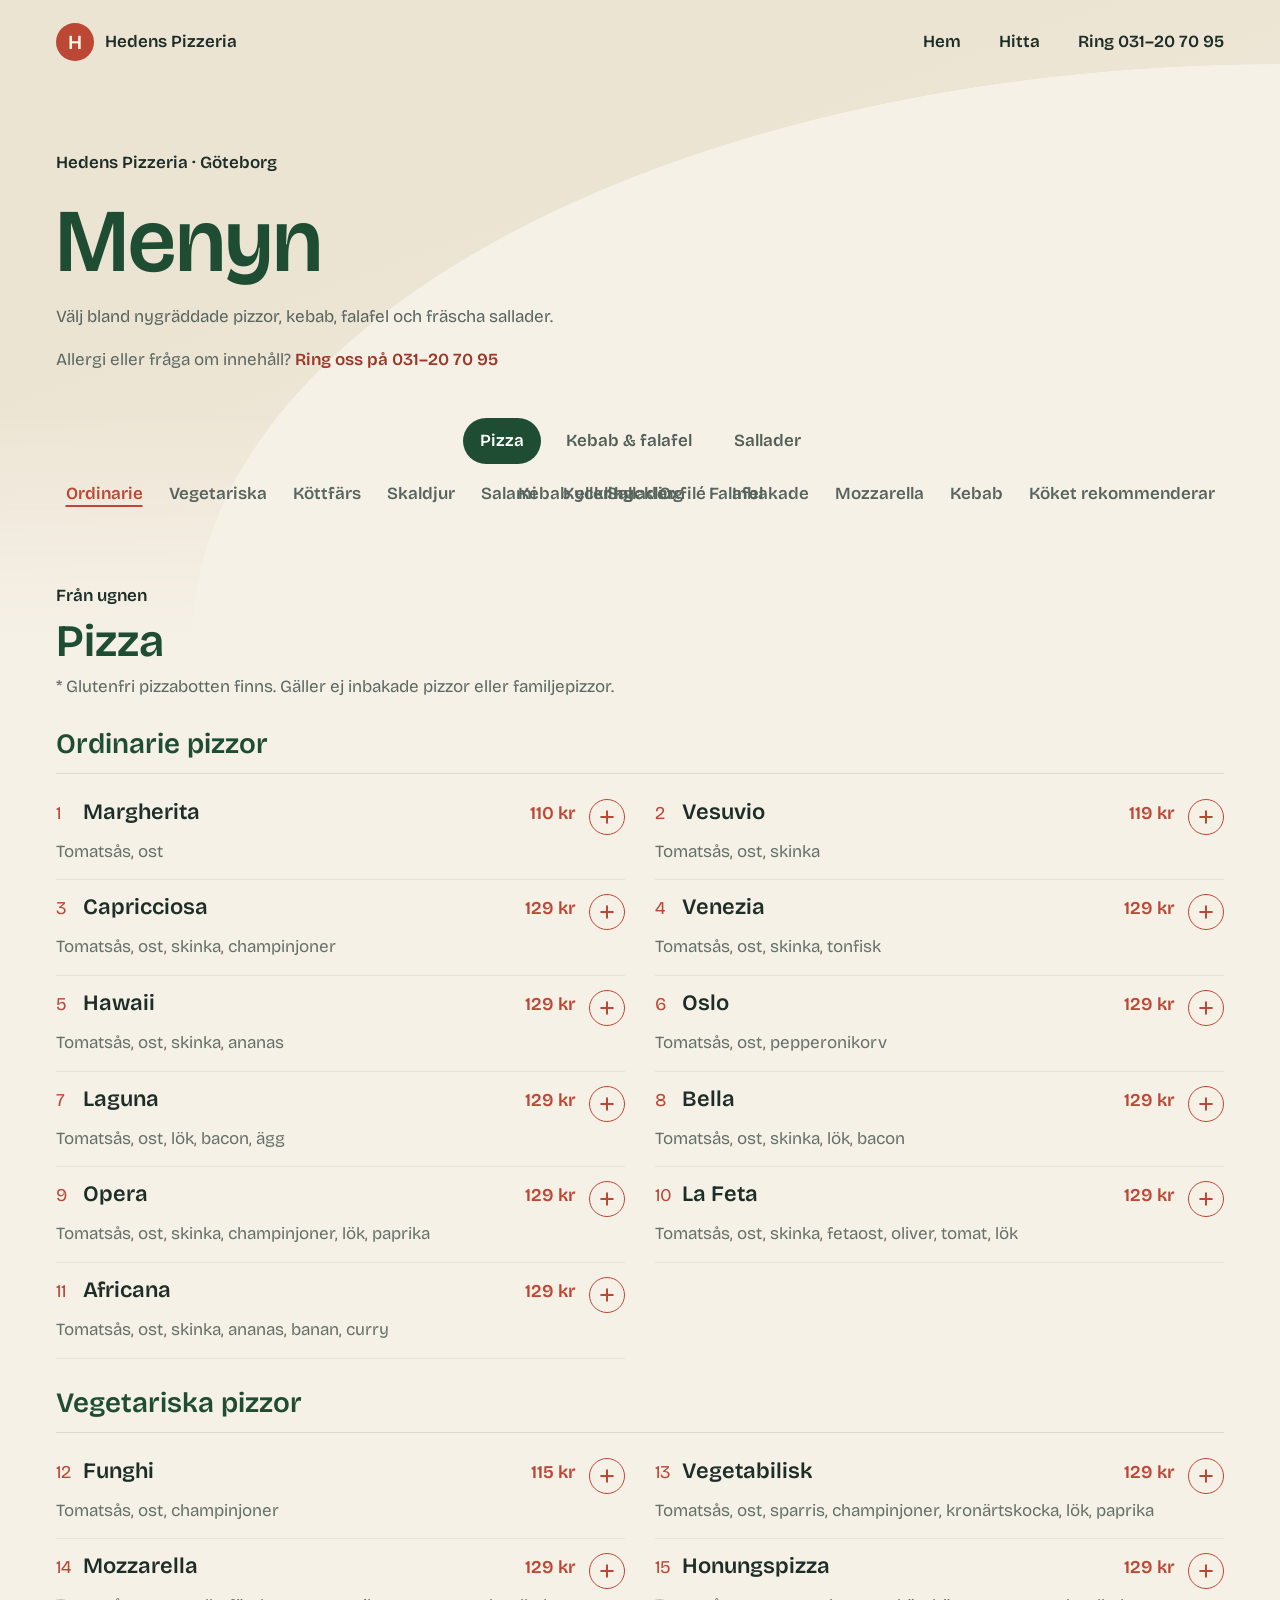
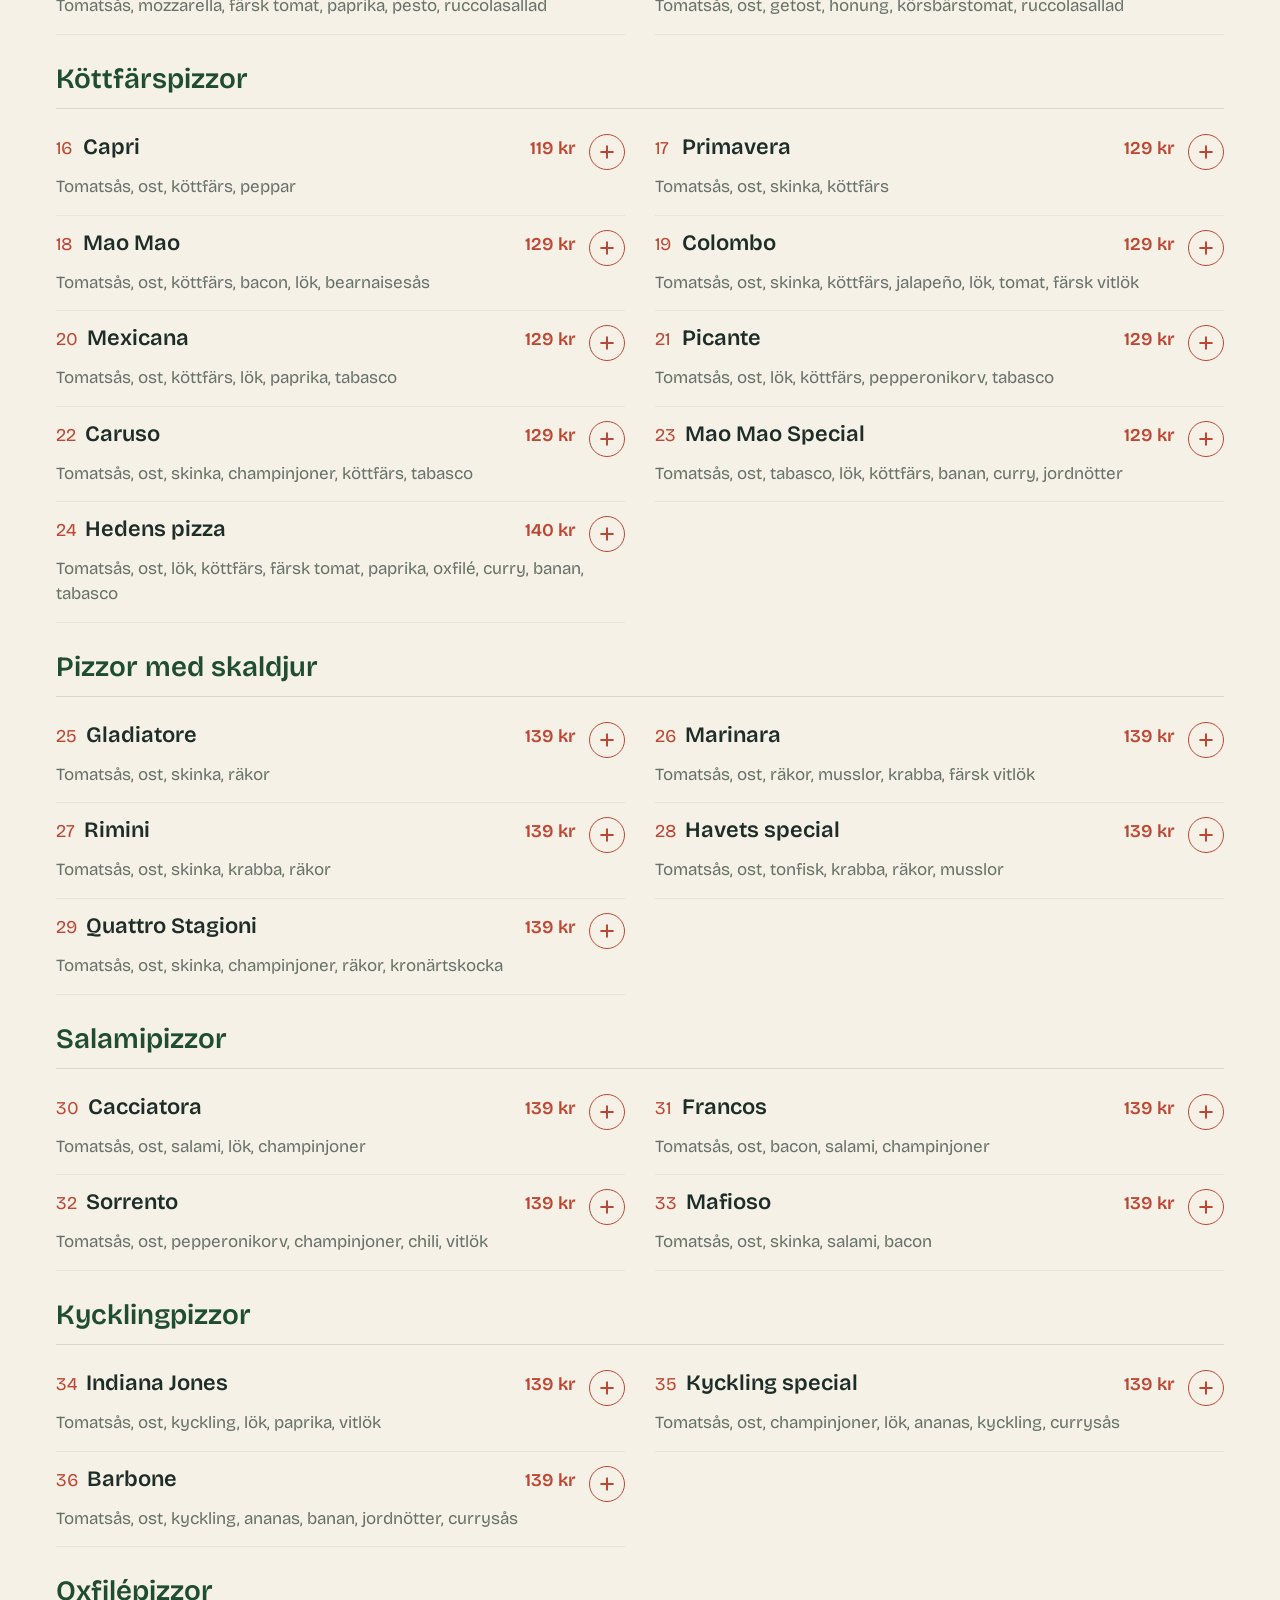
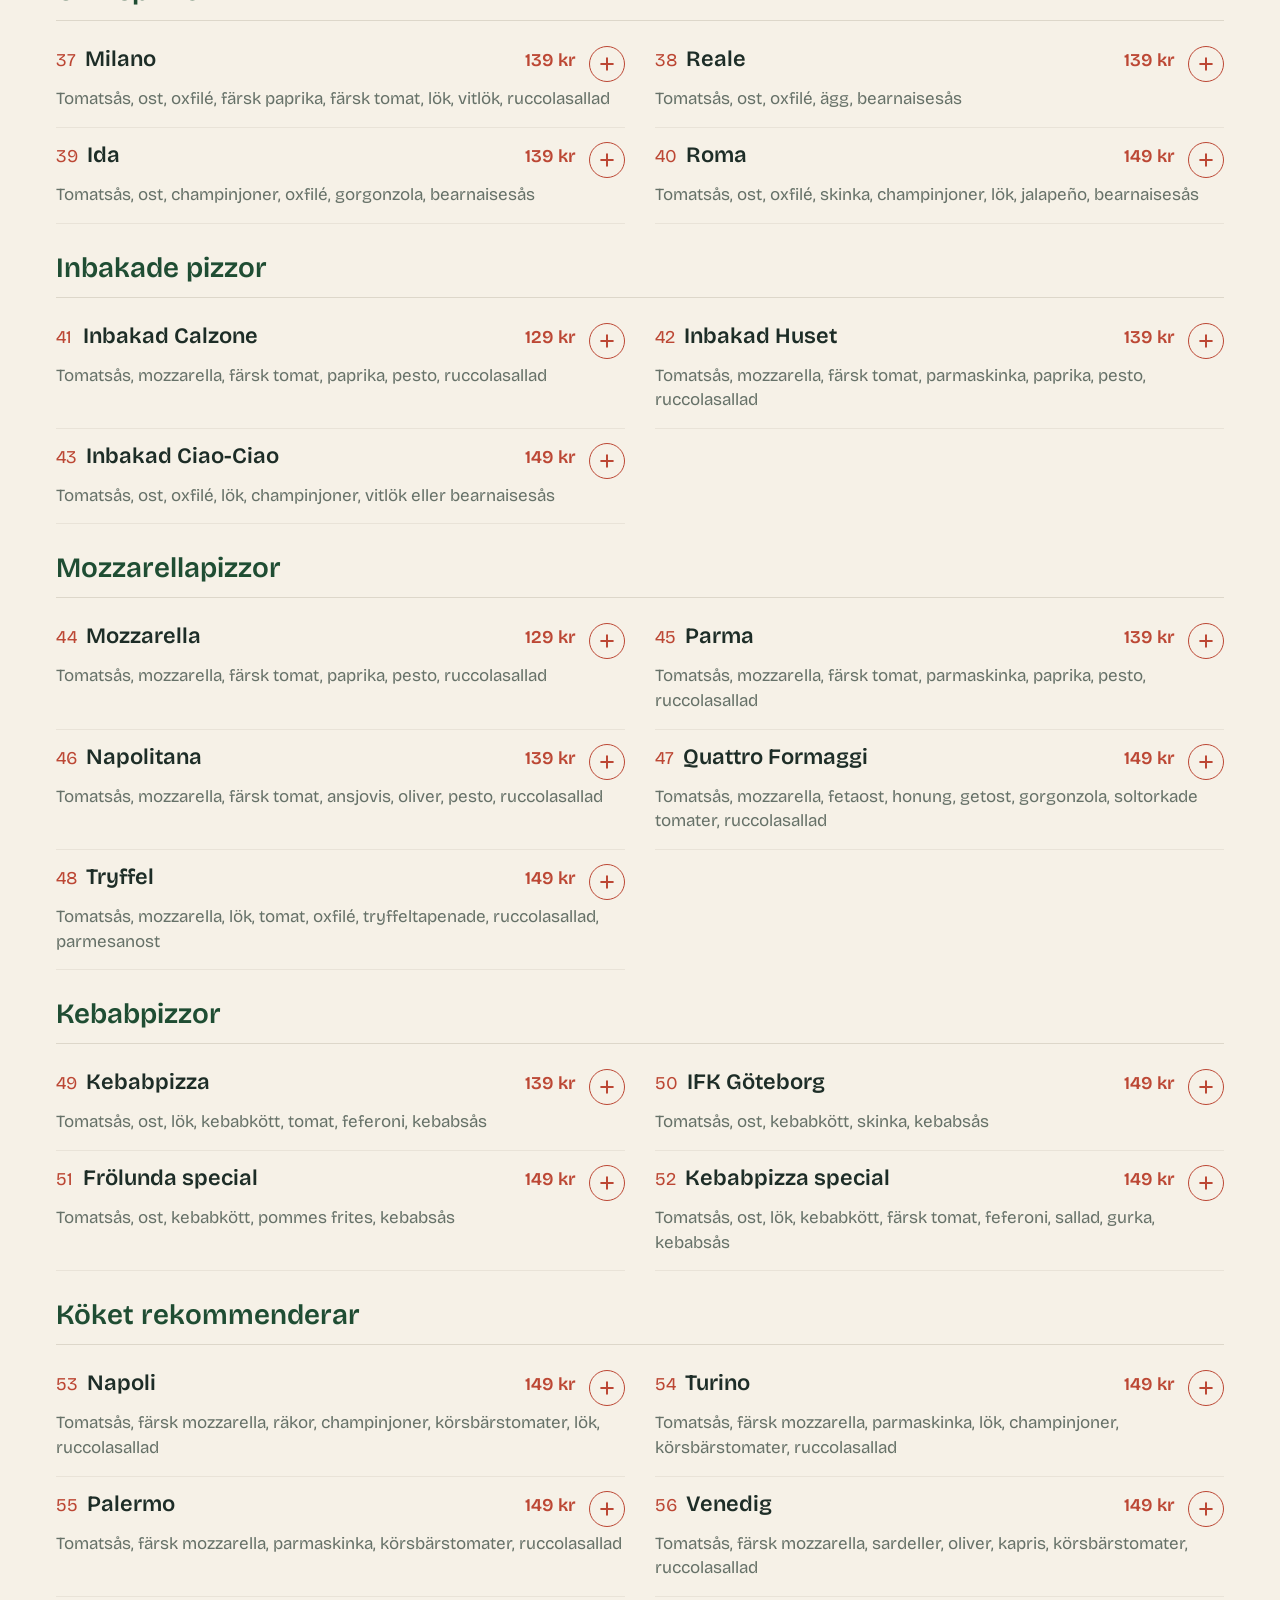
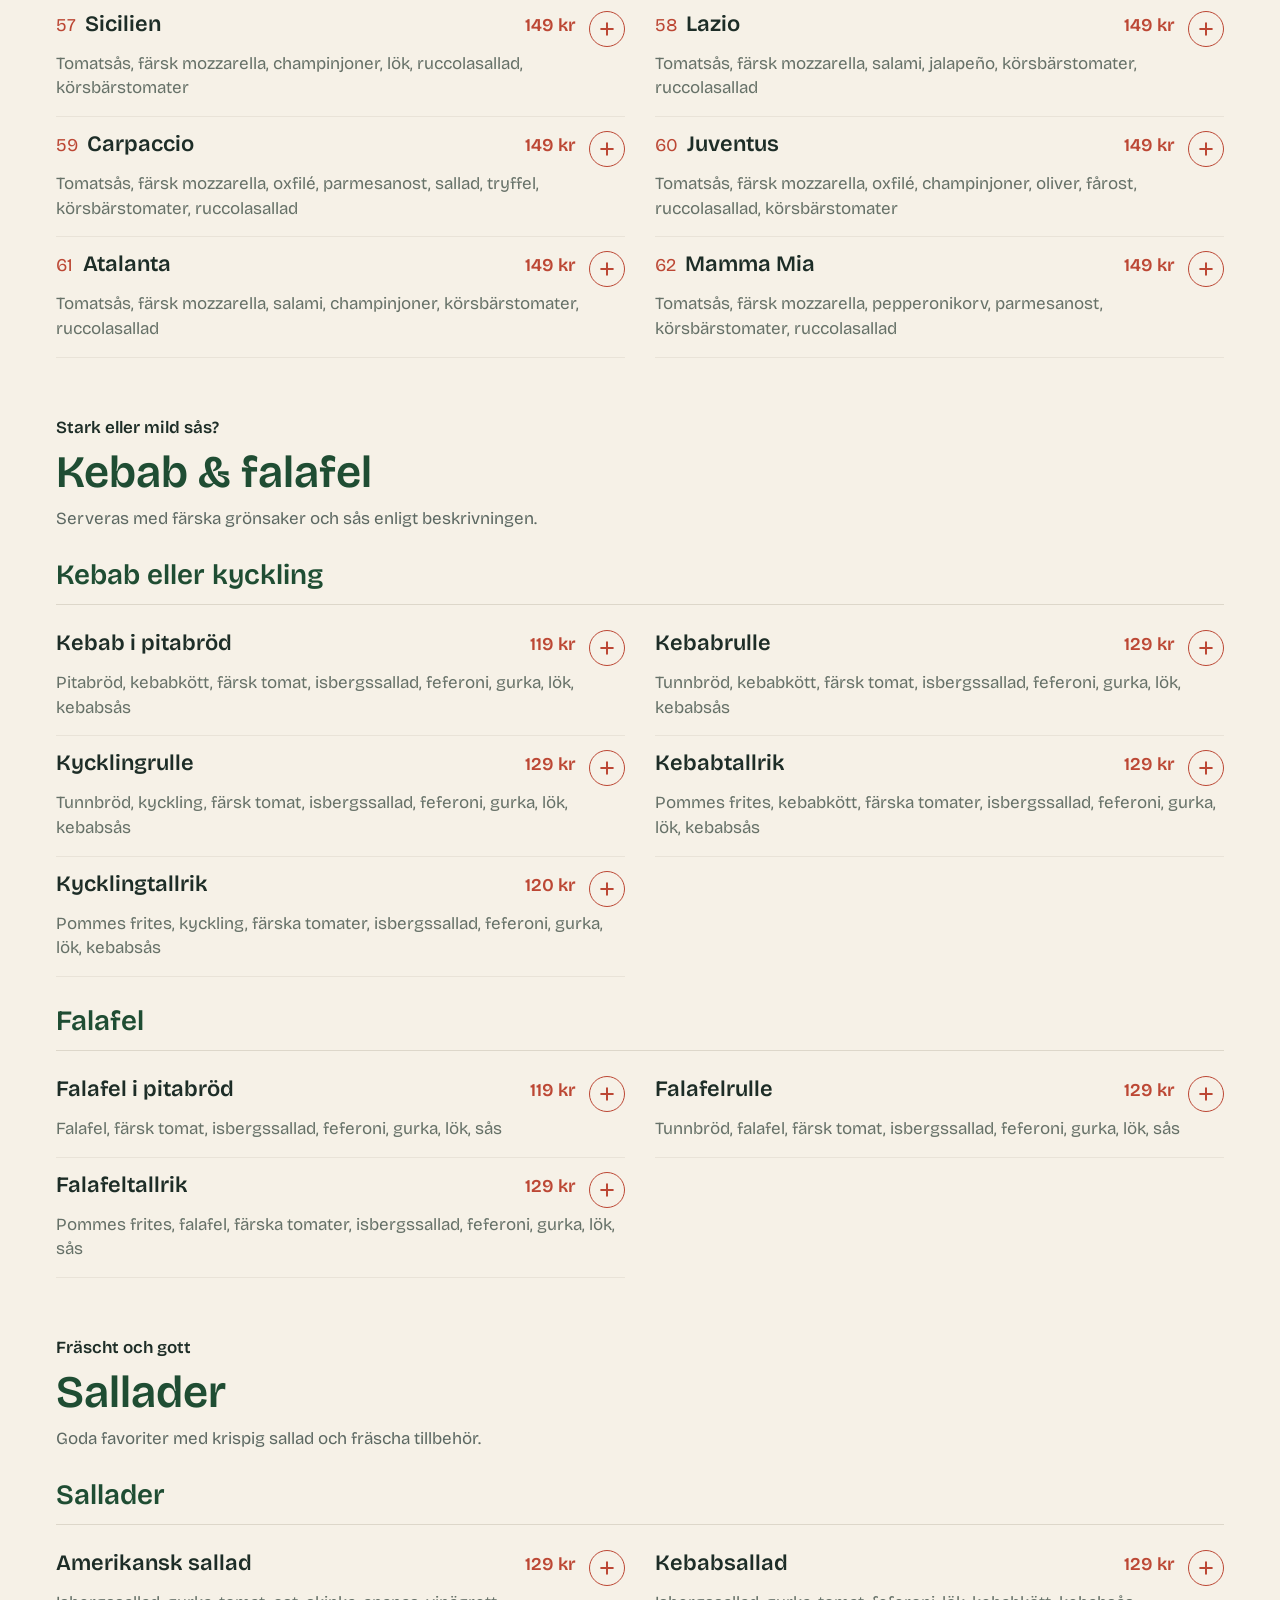
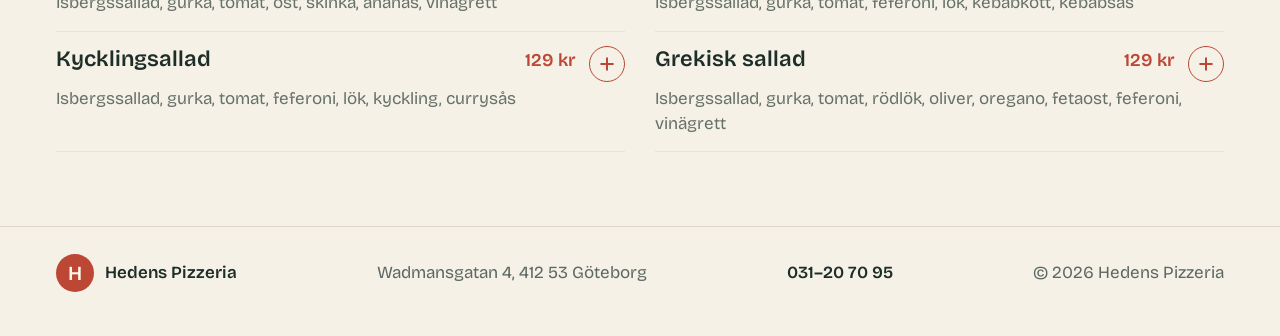
==== commit 92bfd488: "Minneslista på menysidan Ett plus vid varje rätt sparar den i en minneslista i webbläsaren. I listan" ====
--- a/menu.html
+++ b/menu.html
@@ -19,8 +19,9 @@
   <link rel="icon" href="assets/favicon.svg" type="image/svg+xml">
   <link rel="preload" href="assets/fonts/bricolage-grotesque-latin.woff2" as="font" type="font/woff2" crossorigin>
   <link rel="stylesheet" href="styles.css?v=20261027-1">
-  <link rel="stylesheet" href="menu.css?v=20261026-1">
+  <link rel="stylesheet" href="menu.css?v=20261103-2">
   <script src="menu.js?v=20261025-3" defer></script>
+  <script src="minneslista.js?v=20261103-2" defer></script>
 </head>
 <body class="menu-page">
   <header class="topbar">
--- a/menu.css
+++ b/menu.css
@@ -7,6 +7,7 @@
    2. Flikarna (fastnar högst upp när man scrollar)
    3. Menyn: kategorier och rätter
    4. Mobil (max 620 px bred)
+   5. Minneslistan (plus vid rätterna, fältet längst ner och listan)
    ========================================================================== */
 
 
@@ -380,3 +381,338 @@
     padding: 13px 0;
   }
 }
+
+/* 5. Minneslistan (plus vid rätterna, fältet längst ner och listan)
+   Byggs av minneslista.js. Utan skript syns ingen av delarna.
+   -------------------------------------------------------------------------- */
+.visually-hidden {
+  position: absolute;
+  width: 1px;
+  height: 1px;
+  overflow: hidden;
+  clip-path: inset(50%);
+  white-space: nowrap;
+}
+
+/* Pluset efter priset */
+.memo-add {
+  display: grid;
+  flex: none;
+  place-items: center;
+  width: 36px;
+  height: 36px;
+  margin-left: 4px;
+  padding: 0;
+  border: 1.5px solid var(--tomato);
+  border-radius: 50%;
+  background: transparent;
+  color: var(--tomato);
+  cursor: pointer;
+  align-self: center;
+  transition: transform 0.12s ease-out, background 0.2s, color 0.2s;
+}
+
+.memo-add:active {
+  transform: scale(0.9);
+  transition-duration: 0.08s;
+}
+
+/* Kort bekräftelse: pluset fylls i rött när rätten lagts till */
+.memo-add.is-added {
+  animation: memo-added 0.6s ease-out;
+}
+
+@keyframes memo-added {
+  0%,
+  60% {
+    background: var(--tomato);
+    color: white;
+  }
+}
+
+@media (hover: hover) {
+  .memo-add:hover {
+    background: var(--tomato);
+    color: white;
+  }
+}
+
+/* Fältet längst ner som öppnar listan; syns först när något är sparat */
+.memo-bar {
+  position: fixed;
+  right: 24px;
+  bottom: 24px;
+  z-index: 11;
+  display: flex;
+  align-items: center;
+  gap: 12px;
+  padding: 13px 20px;
+  border: 0;
+  border-radius: 99px;
+  background: var(--heading);
+  color: white;
+  font: 600 var(--text-size)/1.3 var(--font);
+  box-shadow: 0 6px 18px #1d2d2730;
+  cursor: pointer;
+  transition: transform 0.12s ease-out;
+}
+
+.memo-bar[hidden] {
+  display: none;
+}
+
+.memo-bar:active {
+  transform: scale(0.97);
+}
+
+.memo-bar-label::after {
+  content: " ·";
+}
+
+/* Listan */
+.memo-dialog {
+  width: min(560px, calc(100% - 24px));
+  max-height: calc(100dvh - 48px);
+  padding: 24px;
+  border: 0;
+  border-radius: var(--radius);
+  background: var(--paper);
+  color: var(--ink);
+  box-shadow: 0 15px 40px #1d2d2733;
+}
+
+.memo-dialog::backdrop {
+  background: #1d2d2766;
+}
+
+.memo-head {
+  display: flex;
+  align-items: center;
+  justify-content: space-between;
+}
+
+.memo-head h2 {
+  margin: 0;
+  font-size: var(--h3-size);
+}
+
+.memo-close {
+  width: 44px;
+  height: 44px;
+  margin-right: -10px;
+  border: 0;
+  background: none;
+  color: var(--ink);
+  font-size: 30px;
+  line-height: 1;
+  cursor: pointer;
+}
+
+.memo-note {
+  margin: 6px 0 16px;
+  color: var(--muted);
+}
+
+.memo-list {
+  margin: 0;
+  padding: 0;
+  list-style: none;
+}
+
+.memo-list li {
+  padding: 14px 0;
+  border-top: 1px solid var(--line);
+}
+
+.memo-item-head {
+  display: flex;
+  align-items: baseline;
+  gap: 10px;
+}
+
+.memo-item-head .dish-price {
+  margin-left: auto;
+}
+
+.memo-remove {
+  padding: 4px 0 4px 6px;
+  border: 0;
+  background: none;
+  color: var(--muted);
+  font: inherit;
+  text-decoration: underline;
+  text-underline-offset: 3px;
+  cursor: pointer;
+}
+
+.memo-list fieldset {
+  display: flex;
+  flex-wrap: wrap;
+  gap: 6px;
+  margin: 10px 0 0;
+  padding: 0;
+  border: 0;
+}
+
+.memo-list legend {
+  float: left;            /* rubriken på samma rad som valen */
+  width: 64px;
+  padding-top: 7px;
+  color: var(--muted);
+}
+
+/* Valen som små runda knappar; den valda fylls med grönt */
+.memo-chip {
+  position: relative;
+  padding: 7px 13px;
+  border: 1px solid var(--line);
+  border-radius: 99px;
+  background: var(--white);
+  cursor: pointer;
+}
+
+.memo-chip input {
+  position: absolute;
+  opacity: 0;
+  pointer-events: none;
+}
+
+.memo-chip:has(input:checked) {
+  border-color: var(--heading);
+  background: var(--heading);
+  color: white;
+}
+
+.memo-chip:has(input:focus-visible) {
+  outline: 2px solid var(--heading);
+  outline-offset: 2px;
+}
+
+/* Tilläggen: en hopfälld rad som visar det man valt, med alla ingredienser i grupper */
+.memo-extras {
+  margin-top: 10px;
+}
+
+.memo-extras summary {
+  display: flex;
+  align-items: center;
+  min-height: 36px;
+  cursor: pointer;
+  list-style: none;
+}
+
+.memo-extras summary::-webkit-details-marker {
+  display: none;
+}
+
+.memo-extras-label {
+  flex: none;
+  width: 64px;
+  color: var(--muted);
+}
+
+.memo-chosen {
+  flex: 1;
+  min-width: 0;
+  padding: 7px 13px;
+  border: 1px solid var(--line);
+  border-radius: 99px;
+  background: var(--white);
+  overflow: hidden;
+  text-overflow: ellipsis;
+  white-space: nowrap;
+}
+
+/* Pilen visar att raden går att fälla ut */
+.memo-chosen::after {
+  content: "";
+  float: right;
+  width: 8px;
+  height: 8px;
+  margin: 5px 2px 0 8px;
+  border-right: 2px solid var(--muted);
+  border-bottom: 2px solid var(--muted);
+  transform: rotate(45deg);
+  transition: transform 0.2s;
+}
+
+.memo-extras[open] .memo-chosen::after {
+  margin-top: 9px;
+  transform: rotate(-135deg);
+}
+
+.memo-extras fieldset {
+  margin-top: 12px;
+}
+
+/* Gruppnamnen står på egen rad ovanför valen */
+.memo-extras legend {
+  float: none;
+  width: auto;
+  margin-bottom: 6px;
+  padding: 0;
+  font-weight: 600;
+}
+
+.memo-total {
+  margin: 4px 0 18px;
+  padding-top: 14px;
+  border-top: 1px solid var(--line);
+  font-weight: 600;
+}
+
+.memo-actions {
+  display: flex;
+  flex-wrap: wrap;
+  gap: 10px;
+}
+
+.memo-actions .button {
+  border: 0;
+  font-family: var(--font);
+  cursor: pointer;
+}
+
+.memo-actions .button-phone {
+  border: 1px solid var(--line);
+  color: var(--ink);
+}
+
+.memo-clear {
+  margin-top: 14px;
+  padding: 6px 0;
+  border: 0;
+  background: none;
+  color: var(--muted);
+  font: inherit;
+  text-decoration: underline;
+  text-underline-offset: 3px;
+  cursor: pointer;
+}
+
+@media (max-width: 620px) {
+  /* Fältet ligger ovanför ringknappen */
+  .memo-bar {
+    right: 16px;
+    bottom: calc(max(12px, env(safe-area-inset-bottom)) + 60px);
+    left: 16px;
+    justify-content: center;
+  }
+
+  .memo-dialog {
+    padding: 20px 16px;
+  }
+
+  .memo-add {
+    width: 34px;
+    height: 34px;
+  }
+}
+
+@media (prefers-reduced-motion: reduce) {
+  .memo-add:active,
+  .memo-bar:active {
+    transform: none;
+    opacity: 0.75;
+  }
+}
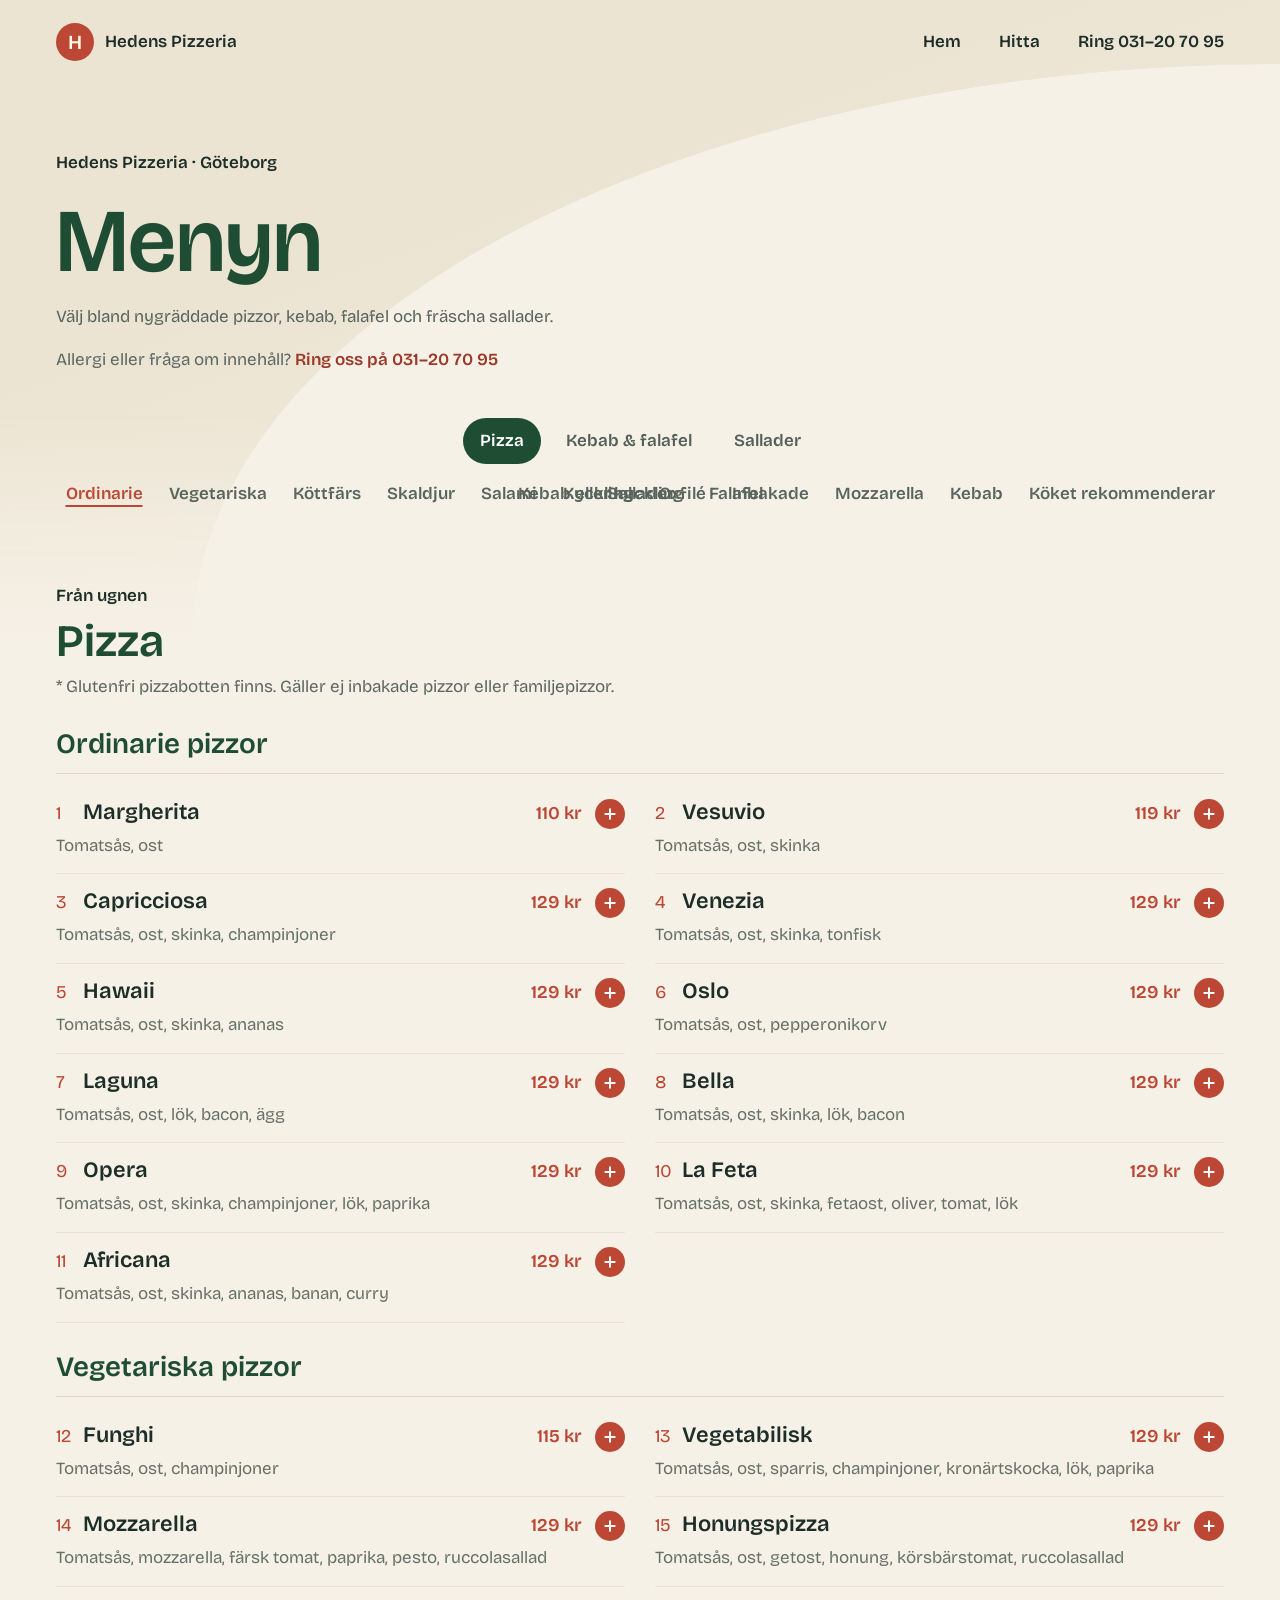
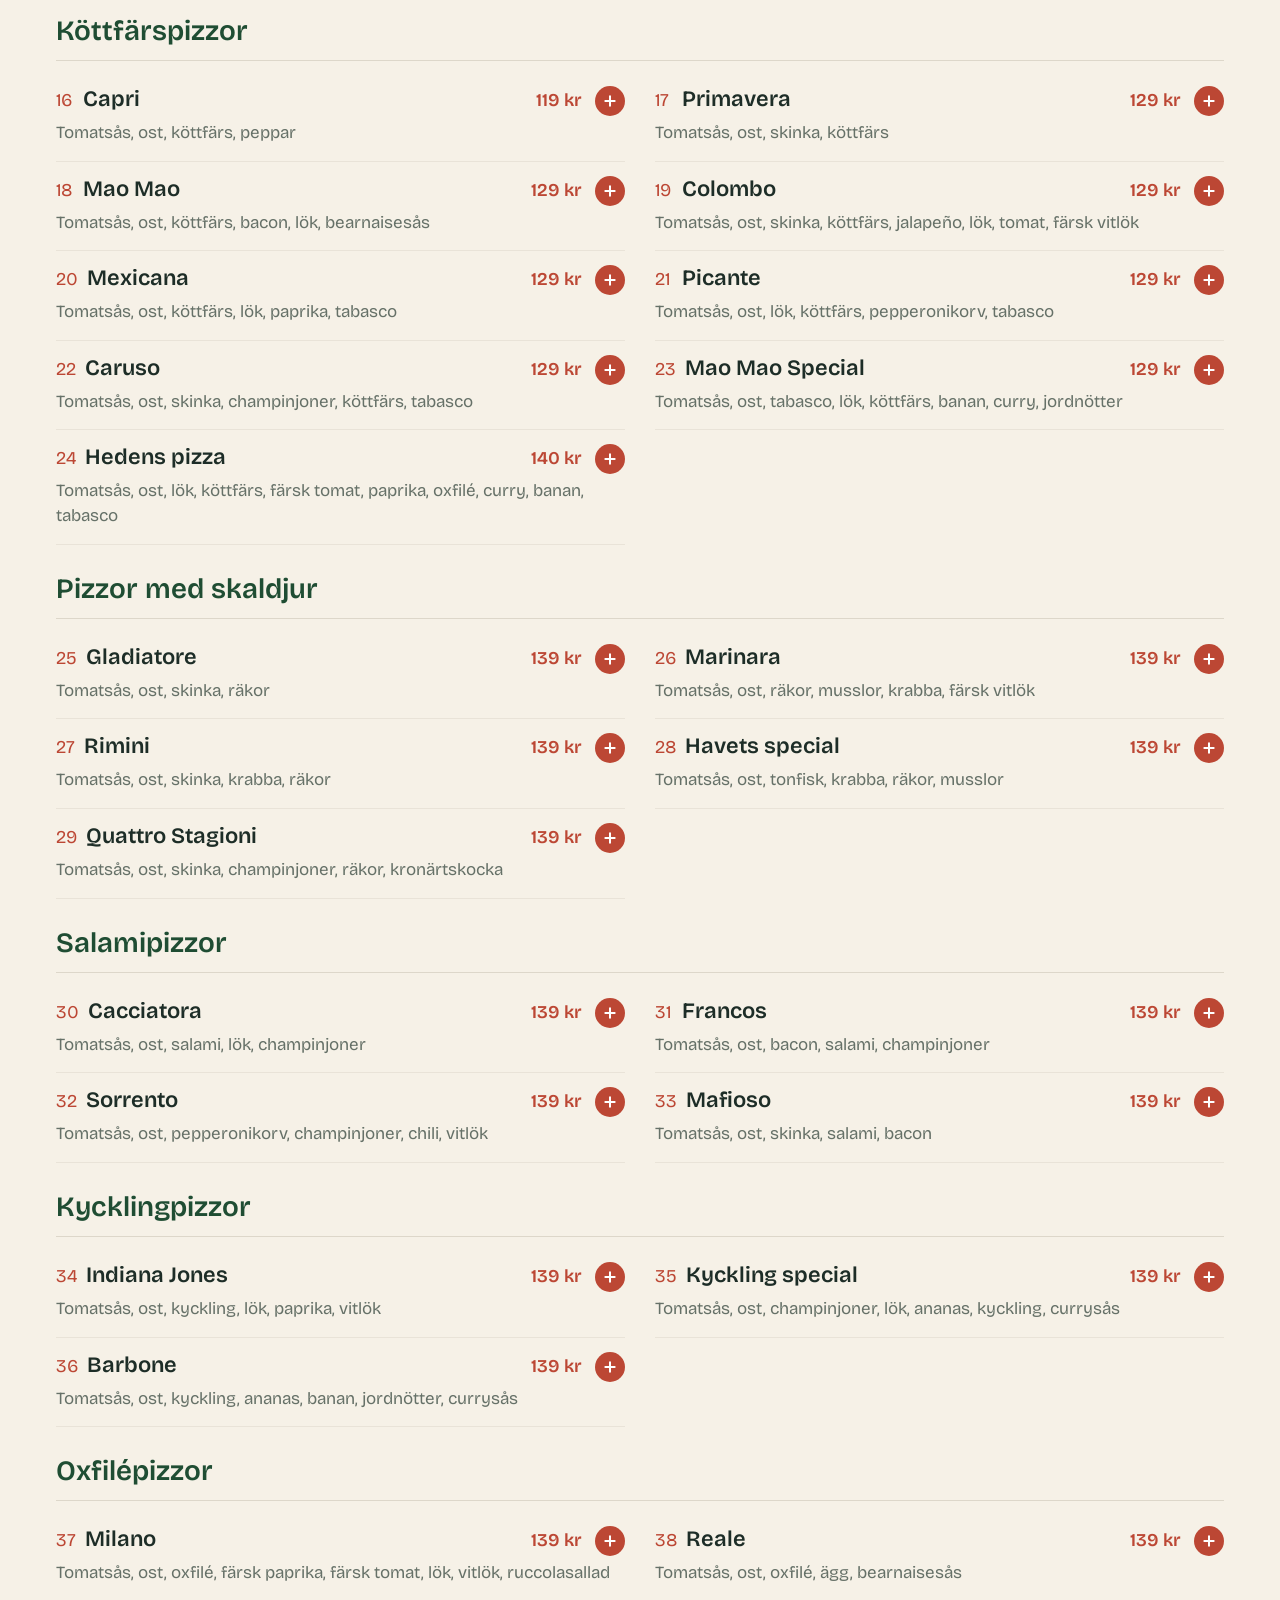
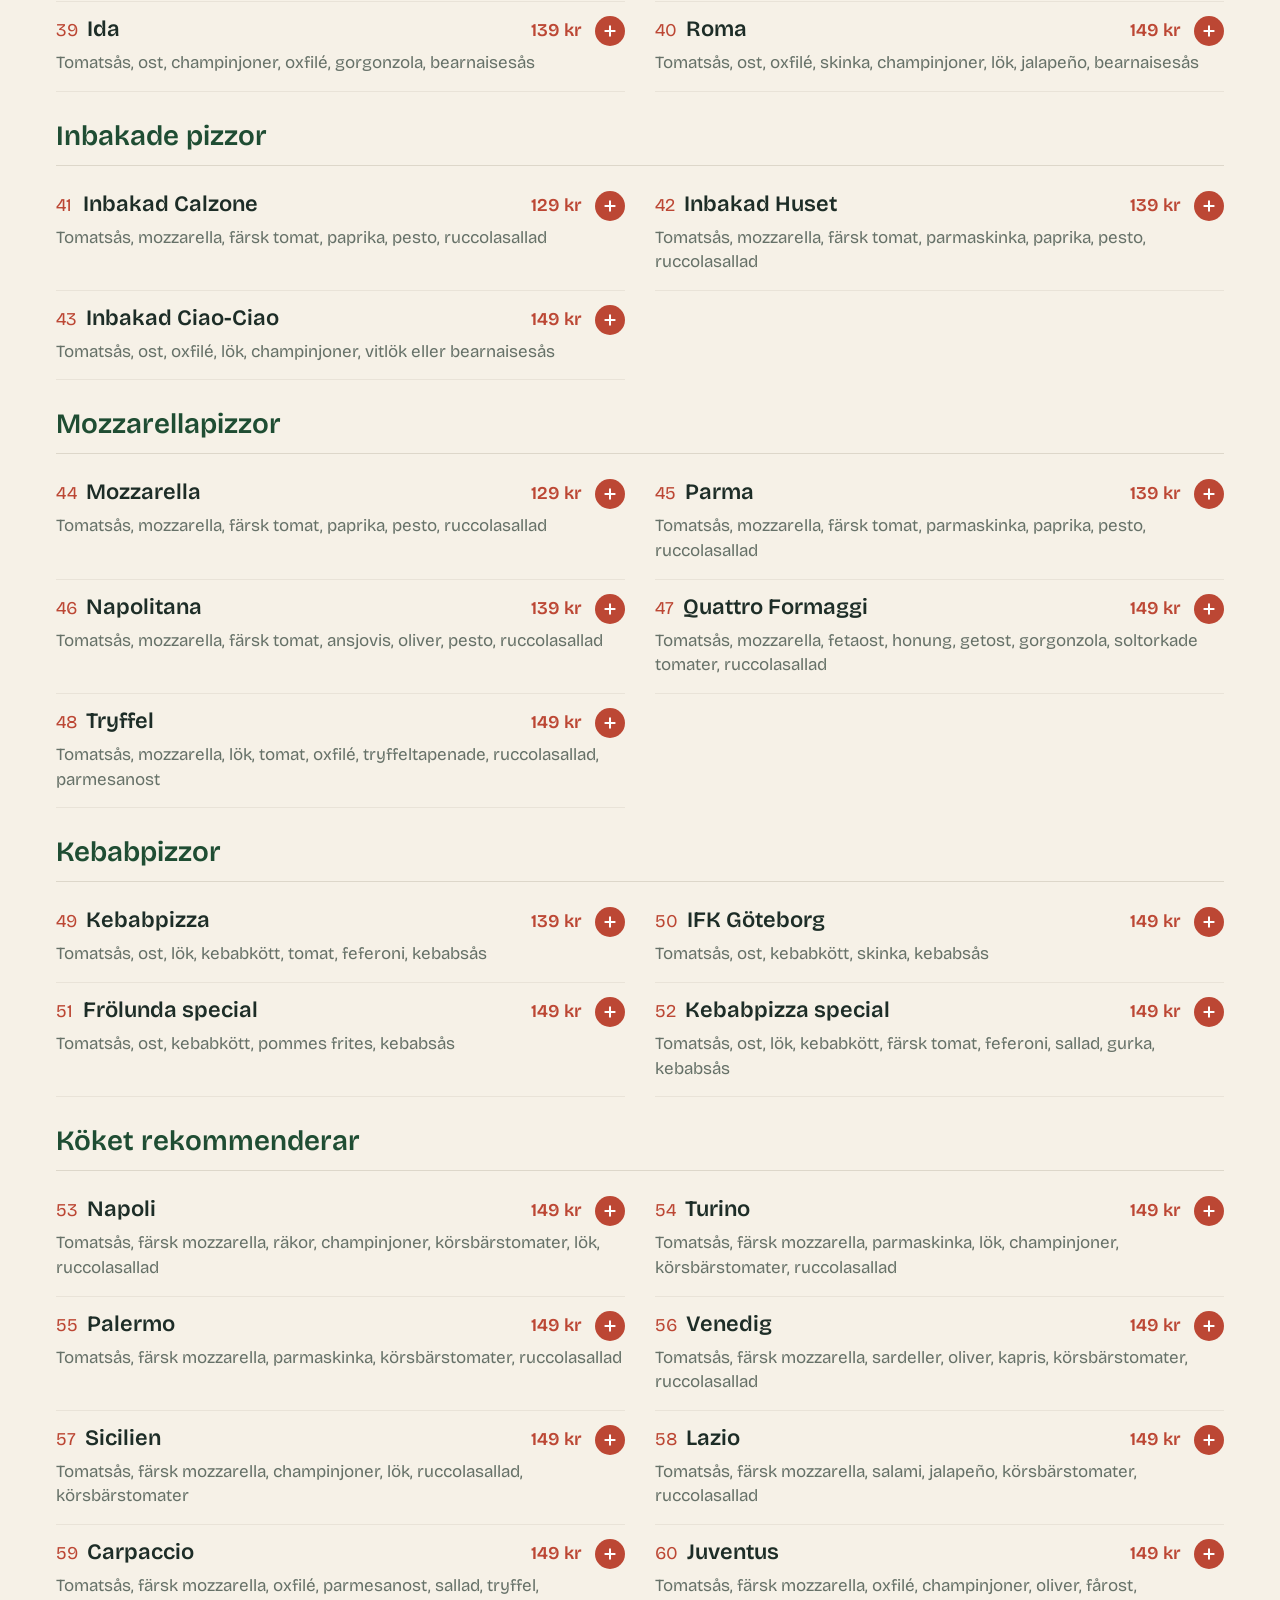
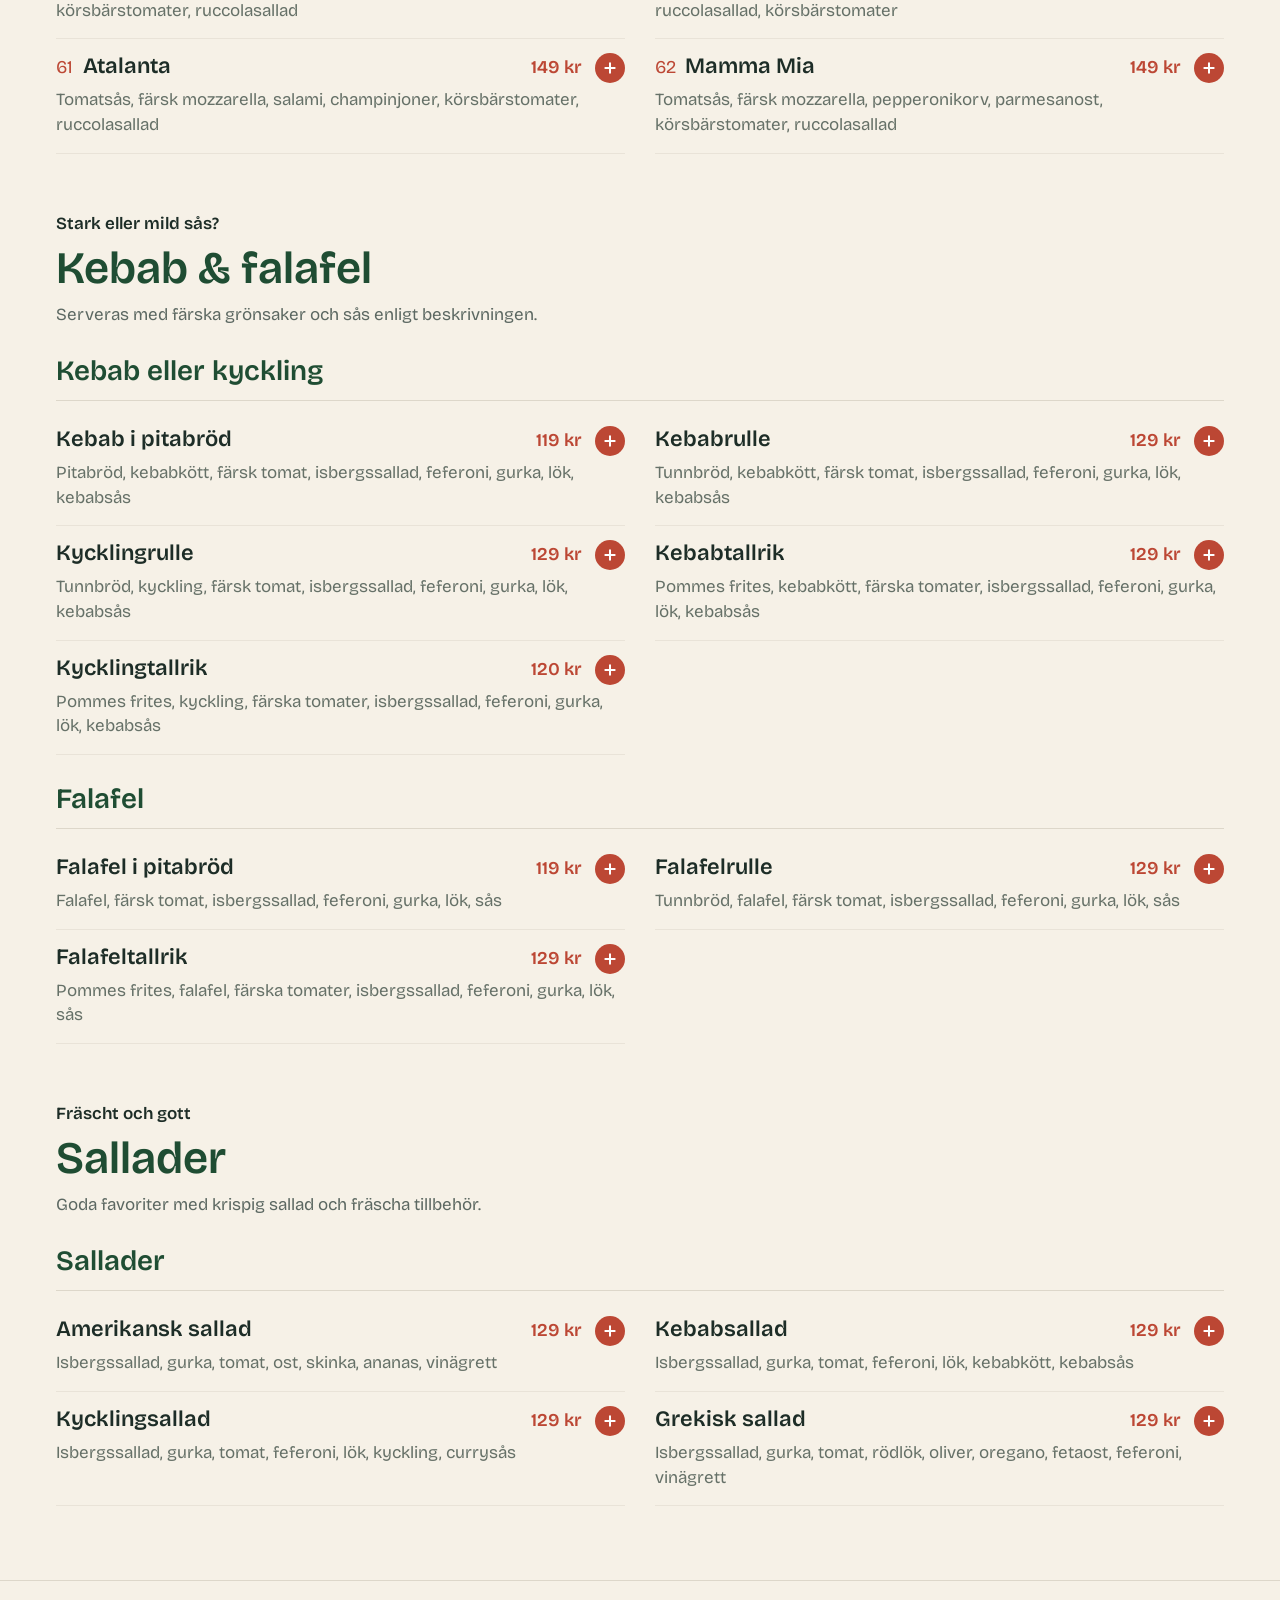
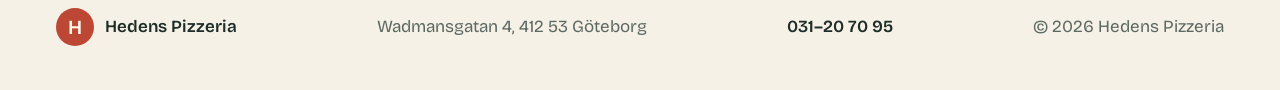
==== commit 97970cf5: "Minneslista: anpassa rätten först, Extra för det som ingår Pluset (nu ifyllt rött och lite mindre) ö" ====
--- a/menu.html
+++ b/menu.html
@@ -19,9 +19,9 @@
   <link rel="icon" href="assets/favicon.svg" type="image/svg+xml">
   <link rel="preload" href="assets/fonts/bricolage-grotesque-latin.woff2" as="font" type="font/woff2" crossorigin>
   <link rel="stylesheet" href="styles.css?v=20261027-1">
-  <link rel="stylesheet" href="menu.css?v=20261103-2">
+  <link rel="stylesheet" href="menu.css?v=20261105-2">
   <script src="menu.js?v=20261025-3" defer></script>
-  <script src="minneslista.js?v=20261103-2" defer></script>
+  <script src="minneslista.js?v=20261105-3" defer></script>
 </head>
 <body class="menu-page">
   <header class="topbar">
--- a/menu.css
+++ b/menu.css
@@ -394,19 +394,19 @@
   white-space: nowrap;
 }
 
-/* Pluset efter priset */
+/* Pluset efter priset: ifylld röd cirkel med vitt plus */
 .memo-add {
   display: grid;
   flex: none;
   place-items: center;
-  width: 36px;
-  height: 36px;
+  width: 30px;
+  height: 30px;
   margin-left: 4px;
   padding: 0;
-  border: 1.5px solid var(--tomato);
+  border: 0;
   border-radius: 50%;
-  background: transparent;
-  color: var(--tomato);
+  background: var(--tomato);
+  color: white;
   cursor: pointer;
   align-self: center;
   transition: transform 0.12s ease-out, background 0.2s, color 0.2s;
@@ -417,7 +417,7 @@
   transition-duration: 0.08s;
 }
 
-/* Kort bekräftelse: pluset fylls i rött när rätten lagts till */
+/* Kort bekräftelse: pluset blir grönt när rätten lagts till */
 .memo-add.is-added {
   animation: memo-added 0.6s ease-out;
 }
@@ -425,15 +425,13 @@
 @keyframes memo-added {
   0%,
   60% {
-    background: var(--tomato);
-    color: white;
+    background: var(--heading);
   }
 }
 
 @media (hover: hover) {
   .memo-add:hover {
-    background: var(--tomato);
-    color: white;
+    background: var(--tomato-dark);
   }
 }
 
@@ -532,33 +530,6 @@
 
 .memo-item-head .dish-price {
   margin-left: auto;
-}
-
-.memo-remove {
-  padding: 4px 0 4px 6px;
-  border: 0;
-  background: none;
-  color: var(--muted);
-  font: inherit;
-  text-decoration: underline;
-  text-underline-offset: 3px;
-  cursor: pointer;
-}
-
-.memo-list fieldset {
-  display: flex;
-  flex-wrap: wrap;
-  gap: 6px;
-  margin: 10px 0 0;
-  padding: 0;
-  border: 0;
-}
-
-.memo-list legend {
-  float: left;            /* rubriken på samma rad som valen */
-  width: 64px;
-  padding-top: 7px;
-  color: var(--muted);
 }
 
 /* Valen som små runda knappar; den valda fylls med grönt */
@@ -588,70 +559,137 @@
   outline-offset: 2px;
 }
 
-/* Tilläggen: en hopfälld rad som visar det man valt, med alla ingredienser i grupper */
-.memo-extras {
-  margin-top: 10px;
-}
-
-.memo-extras summary {
+/* Raden i minneslistan: namn och pris, valen under, och Ändra / Ta bort */
+.memo-choices {
+  margin: 4px 0 0;
+  color: var(--muted);
+}
+
+.memo-item-actions {
+  display: flex;
+  gap: 18px;
+  margin-top: 4px;
+}
+
+.memo-link {
+  padding: 6px 0;
+  border: 0;
+  background: none;
+  color: var(--ink);
+  font: inherit;
+  font-weight: 600;
+  text-decoration: underline;
+  text-underline-offset: 3px;
+  cursor: pointer;
+}
+
+/* Fönstret där man anpassar en rätt */
+.memo-sub {
+  display: flex;
+  align-items: baseline;
+  gap: 12px;
+  margin-bottom: 8px;
+}
+
+.memo-sub .memo-note {
+  margin: 0;
+}
+
+.memo-sub .dish-price {
+  margin-left: auto;
+}
+
+.memo-row {
+  display: flex;
+  flex-wrap: wrap;
+  gap: 6px;
+  margin: 16px 0 0;
+  padding: 0;
+  border: 0;
+}
+
+.memo-row legend,
+.memo-group-title {
+  margin: 0 0 8px;
+  padding: 0;
+  font-weight: 600;
+}
+
+.memo-group-title {
+  margin-top: 22px;
+}
+
+/* Grupperna med fler tillägg är hopfällda; raden visar hur många som är valda */
+.memo-group {
+  border-top: 1px solid var(--line);
+}
+
+.memo-group:last-child {
+  border-bottom: 1px solid var(--line);
+}
+
+.memo-group summary {
   display: flex;
   align-items: center;
-  min-height: 36px;
+  gap: 10px;
+  min-height: 48px;
   cursor: pointer;
   list-style: none;
 }
 
-.memo-extras summary::-webkit-details-marker {
+.memo-group summary::-webkit-details-marker {
   display: none;
 }
 
-.memo-extras-label {
-  flex: none;
-  width: 64px;
-  color: var(--muted);
-}
-
-.memo-chosen {
-  flex: 1;
-  min-width: 0;
-  padding: 7px 13px;
-  border: 1px solid var(--line);
-  border-radius: 99px;
-  background: var(--white);
-  overflow: hidden;
-  text-overflow: ellipsis;
-  white-space: nowrap;
-}
-
-/* Pilen visar att raden går att fälla ut */
-.memo-chosen::after {
+/* Pilen till höger visar att gruppen går att fälla ut */
+.memo-group summary::after {
   content: "";
-  float: right;
   width: 8px;
   height: 8px;
-  margin: 5px 2px 0 8px;
+  margin: -4px 4px 0 auto;
   border-right: 2px solid var(--muted);
   border-bottom: 2px solid var(--muted);
   transform: rotate(45deg);
-  transition: transform 0.2s;
-}
-
-.memo-extras[open] .memo-chosen::after {
-  margin-top: 9px;
+}
+
+.memo-group[open] summary::after {
+  margin-top: 4px;
   transform: rotate(-135deg);
 }
 
-.memo-extras fieldset {
-  margin-top: 12px;
-}
-
-/* Gruppnamnen står på egen rad ovanför valen */
-.memo-extras legend {
-  float: none;
-  width: auto;
-  margin-bottom: 6px;
-  padding: 0;
+.memo-count {
+  color: var(--heading);
   font-weight: 600;
+}
+
+.memo-chips {
+  display: flex;
+  flex-wrap: wrap;
+  gap: 6px;
+  padding-bottom: 14px;
+}
+
+/* Knapparna ligger kvar längst ner i fönstret medan man scrollar bland tilläggen */
+.memo-footer {
+  position: sticky;
+  bottom: -24px;
+  display: flex;
+  align-items: center;
+  gap: 18px;
+  margin: 20px -24px -24px;
+  padding: 14px 24px 18px;
+  background: var(--paper);
+  border-top: 1px solid var(--line);
+}
+
+.memo-footer .button {
+  border: 0;
+  font-family: var(--font);
+  cursor: pointer;
+}
+
+.memo-footer .memo-clear {
+  margin: 0;
 }
 
 .memo-total {
@@ -703,10 +741,12 @@
     padding: 20px 16px;
   }
 
-  .memo-add {
-    width: 34px;
-    height: 34px;
-  }
+  .memo-footer {
+    bottom: -20px;
+    margin: 20px -16px -20px;
+    padding: 12px 16px 16px;
+  }
+
 }
 
 @media (prefers-reduced-motion: reduce) {
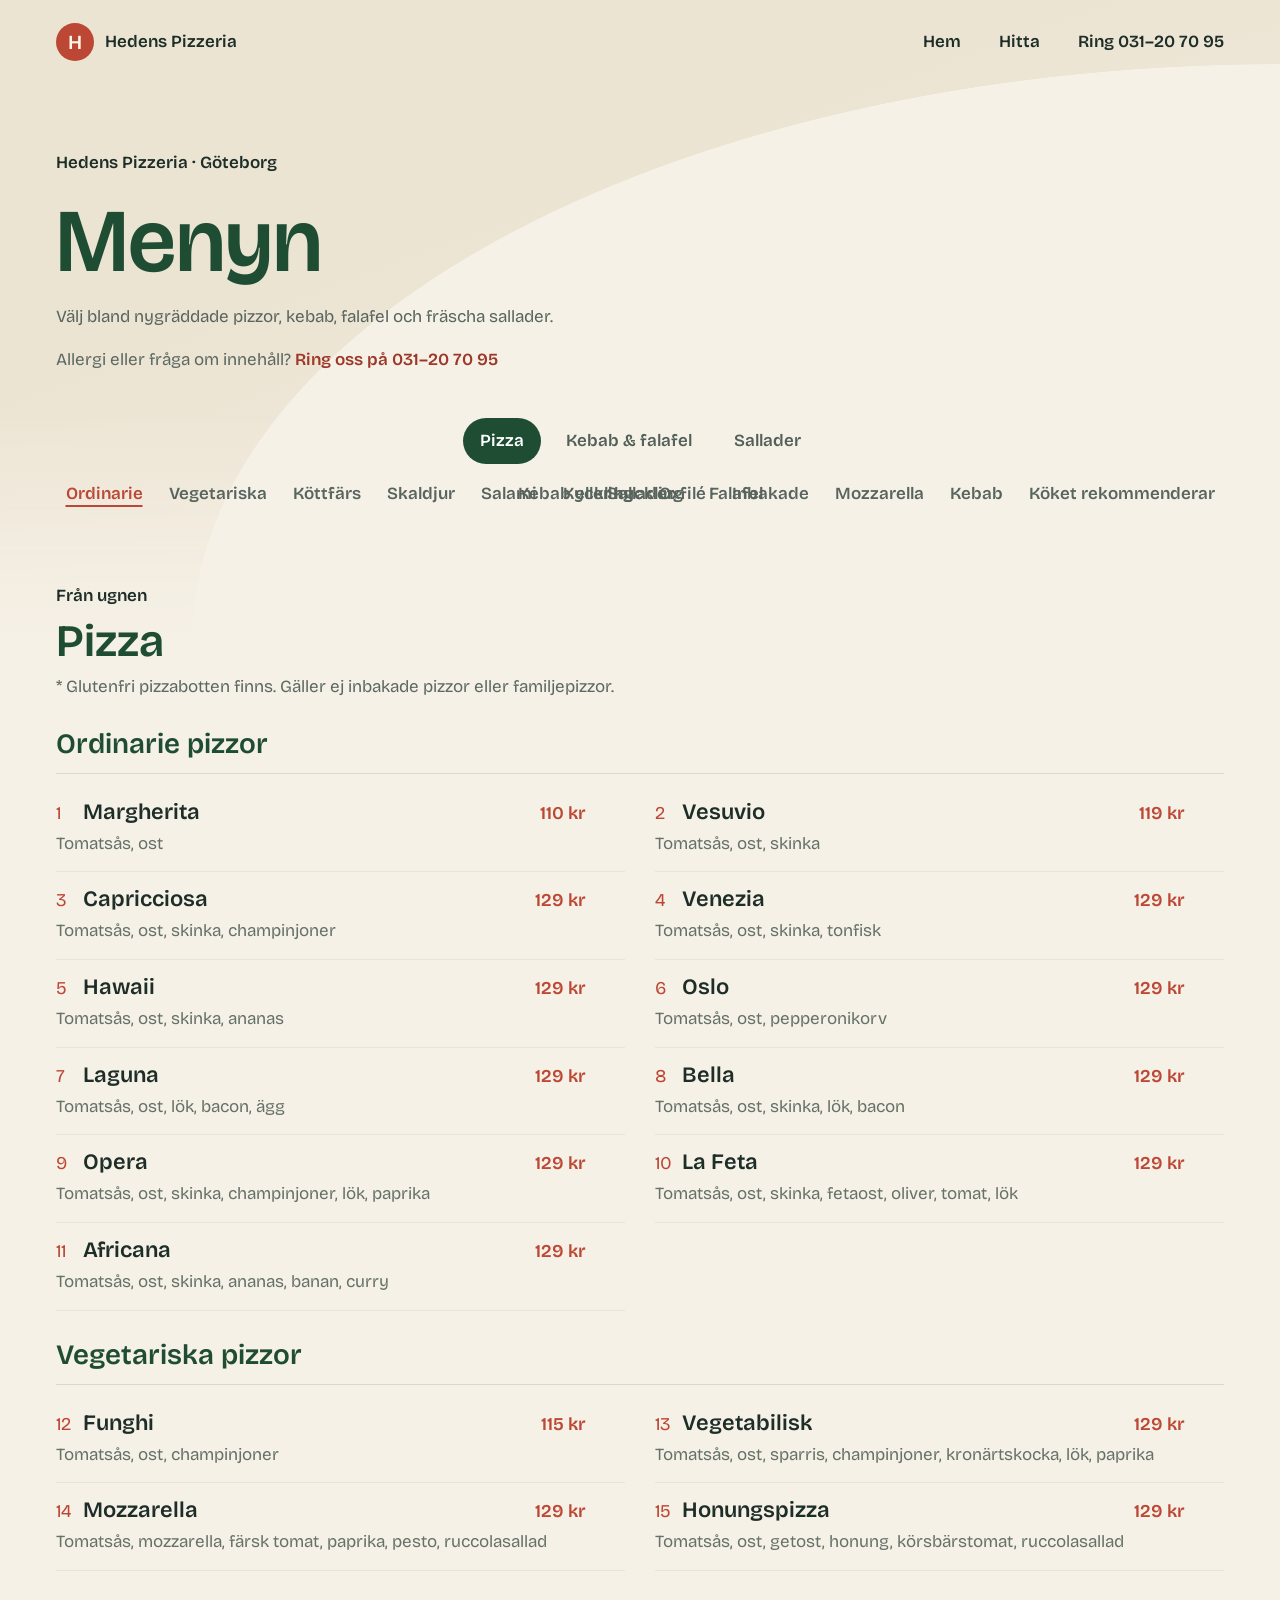
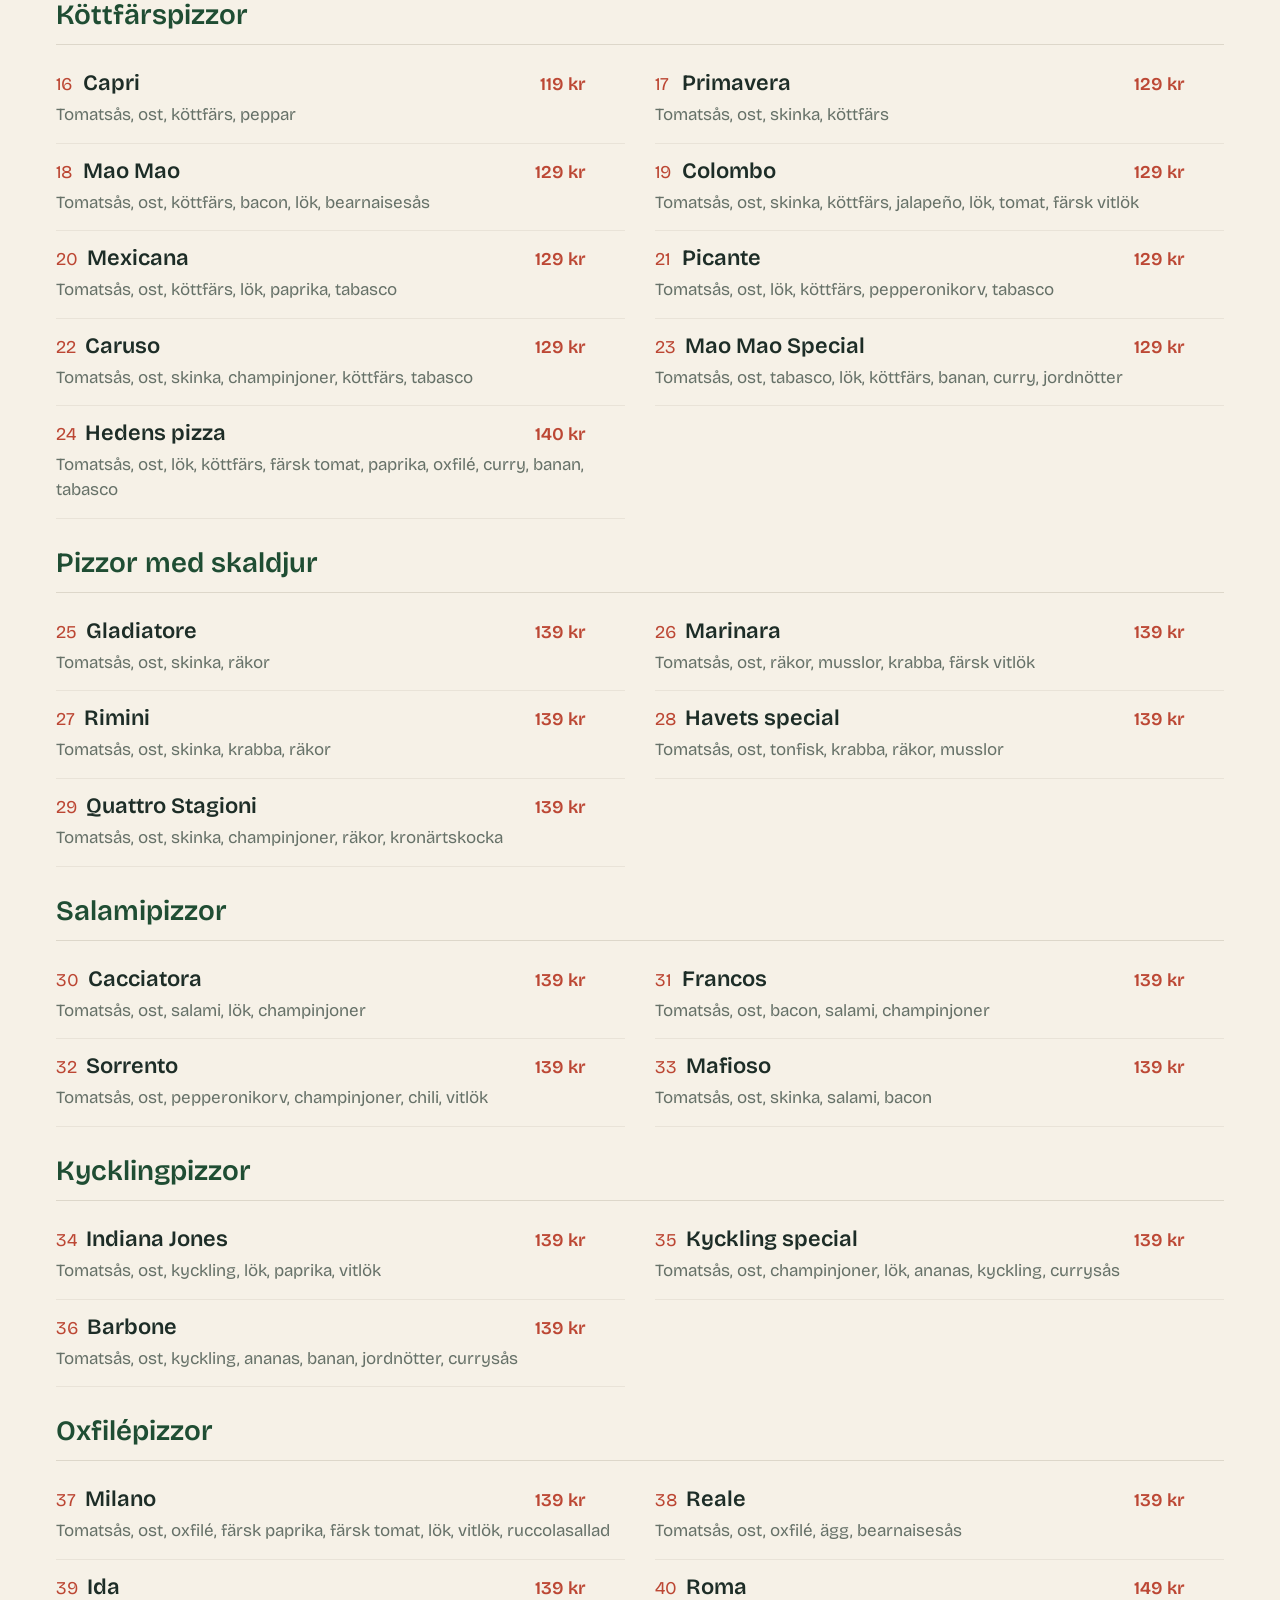
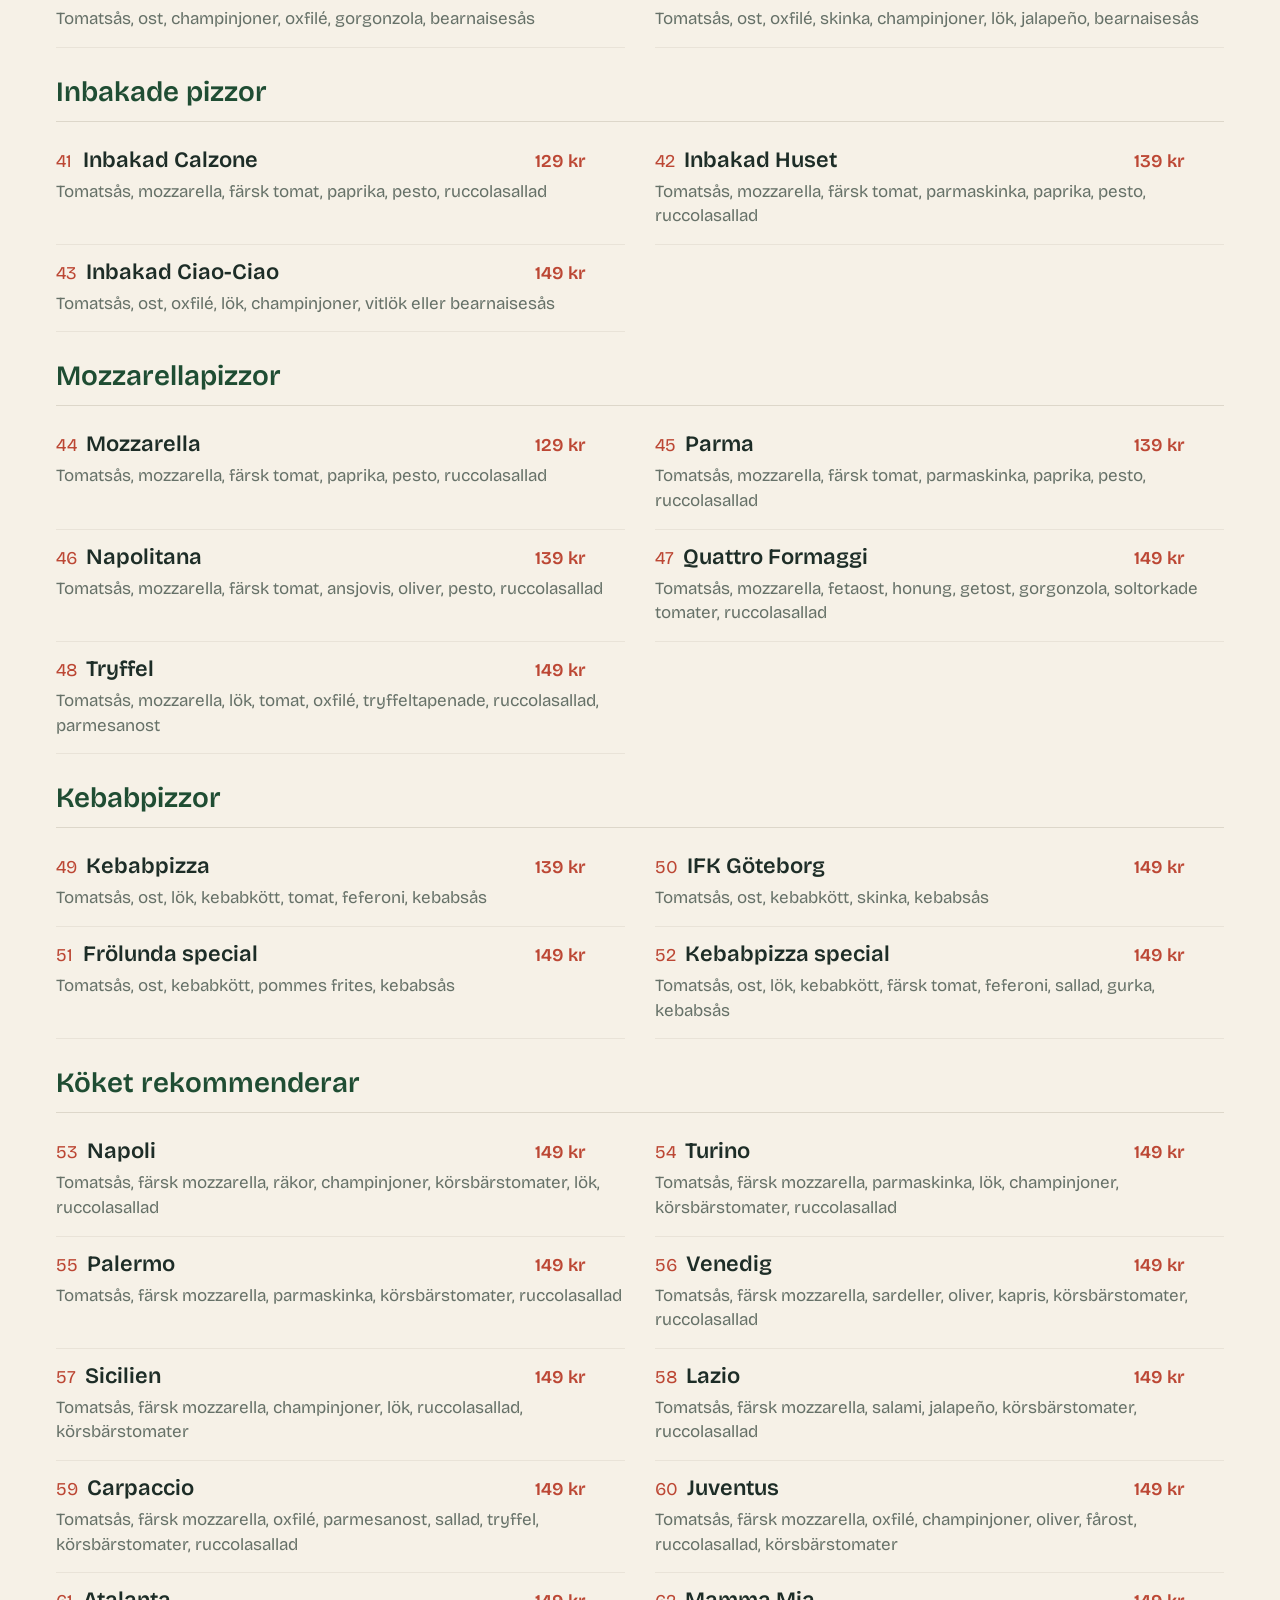
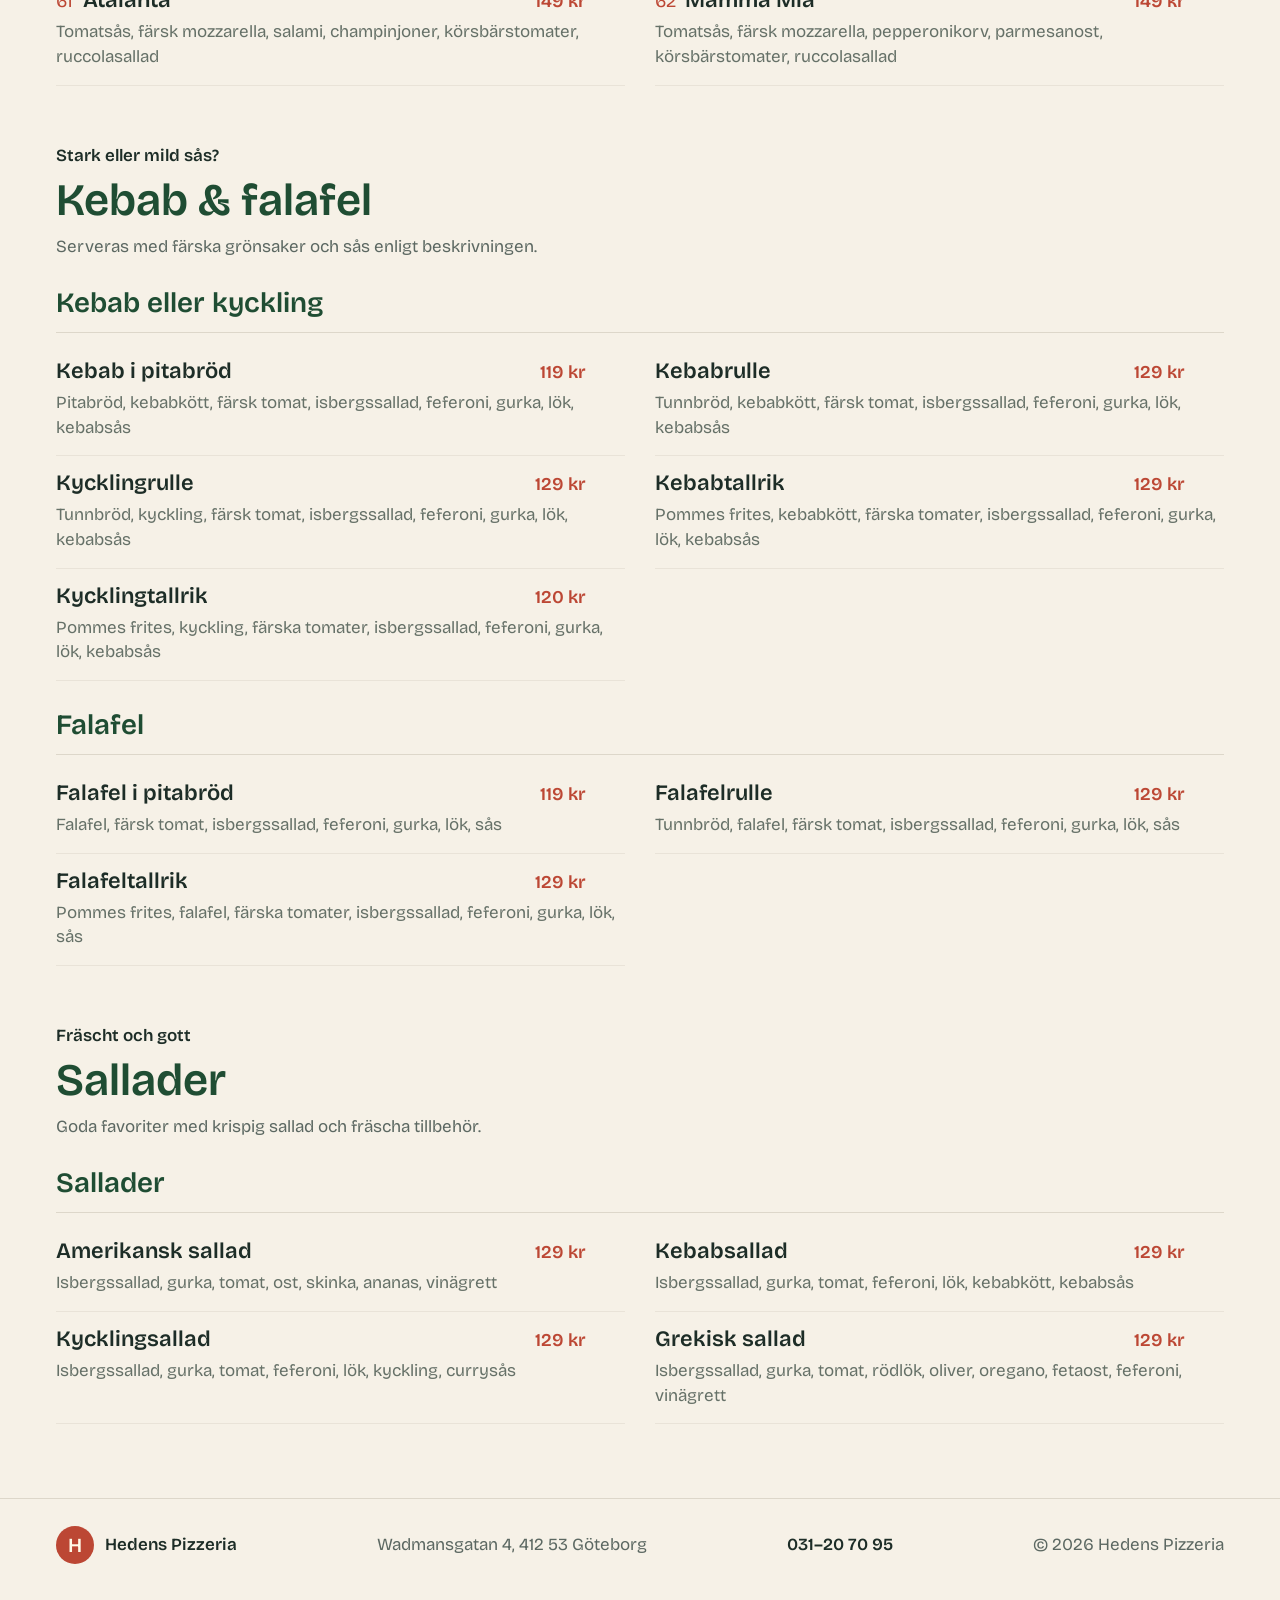
==== commit e0beae76: "Minneslista: välj bort ingredienser och mindre plus I anpassningsfönstret finns nu "Utan …" för det " ====
--- a/menu.html
+++ b/menu.html
@@ -19,9 +19,9 @@
   <link rel="icon" href="assets/favicon.svg" type="image/svg+xml">
   <link rel="preload" href="assets/fonts/bricolage-grotesque-latin.woff2" as="font" type="font/woff2" crossorigin>
   <link rel="stylesheet" href="styles.css?v=20261027-1">
-  <link rel="stylesheet" href="menu.css?v=20261105-2">
+  <link rel="stylesheet" href="menu.css?v=20261115-1">
   <script src="menu.js?v=20261025-3" defer></script>
-  <script src="minneslista.js?v=20261105-3" defer></script>
+  <script src="minneslista.js?v=20261115-1" defer></script>
 </head>
 <body class="menu-page">
   <header class="topbar">
--- a/menu.css
+++ b/menu.css
@@ -149,13 +149,13 @@
   color: white;
 }
 
-/* Hovring bara på enheter med muspekare. På en telefon "fastnar" hovringen
-   på fliken man tryckt på, så att den lyfts och flikraden hoppar. */
+/* Hovring bara på enheter med muspekare. En ljus grön ton, så att den inte
+   förväxlas med den valda fliken, och inget lyft: flikraden klipper av det
+   när den rullar i sidled på smala skärmar. */
 @media (hover: hover) {
-  .menu-tabs-main a:hover {
-    background: var(--heading);
-    color: white;
-    transform: translateY(-2px);   /* samma lyft som knapparna på startsidan */
+  .menu-tabs-main a:not(.active):hover {
+    background: color-mix(in srgb, var(--heading) 12%, transparent);
+    color: var(--heading);
   }
 
   .menu-tabs-sub a:hover {
@@ -178,10 +178,6 @@
 /* Med reducerad rörelse byter markeringen plats utan att glida och raden
    tonar bara fram. Färgbytet och trycket finns kvar som bekräftelse. */
 @media (prefers-reduced-motion: reduce) {
-  .menu-tabs-main a:hover {
-    transform: none;
-  }
-
   .menu-tabs-main a:active,
   .menu-tabs-sub a:active {
     transform: none;
@@ -399,8 +395,8 @@
   display: grid;
   flex: none;
   place-items: center;
-  width: 30px;
-  height: 30px;
+  width: 26px;
+  height: 26px;
   margin-left: 4px;
   padding: 0;
   border: 0;
@@ -409,7 +405,7 @@
   color: white;
   cursor: pointer;
   align-self: center;
-  transition: transform 0.12s ease-out, background 0.2s, color 0.2s;
+  transition: transform 0.12s ease-out, background 0.2s, color 0.2s, opacity 0.15s;
 }
 
 .memo-add:active {
@@ -429,7 +425,19 @@
   }
 }
 
+/* Med mus syns pluset bara när man pekar på rätten (eller tabbar till det);
+   på telefon syns det alltid, eftersom det inte går att hovra där */
 @media (hover: hover) {
+  .memo-add {
+    opacity: 0;
+  }
+
+  .dish-card:hover .memo-add,
+  .memo-add:focus-visible,
+  .memo-add.is-added {
+    opacity: 1;
+  }
+
   .memo-add:hover {
     background: var(--tomato-dark);
   }
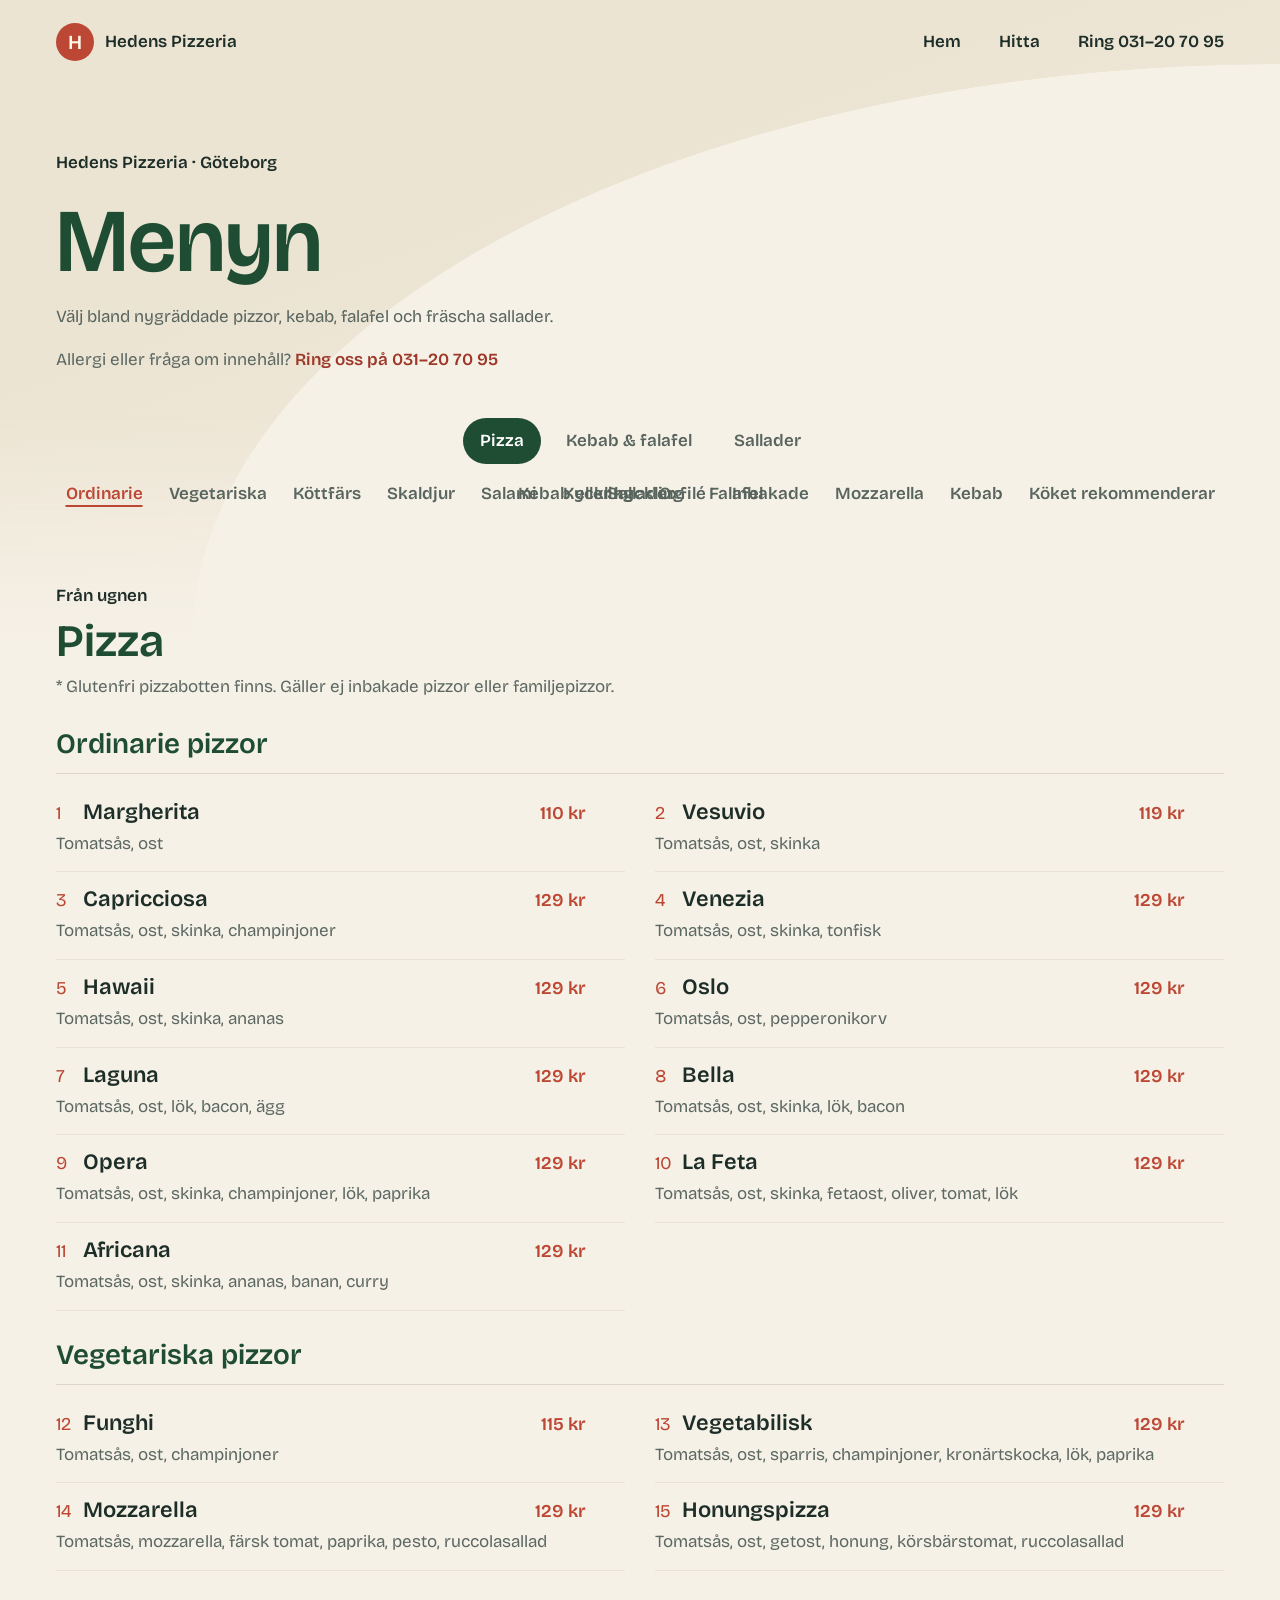
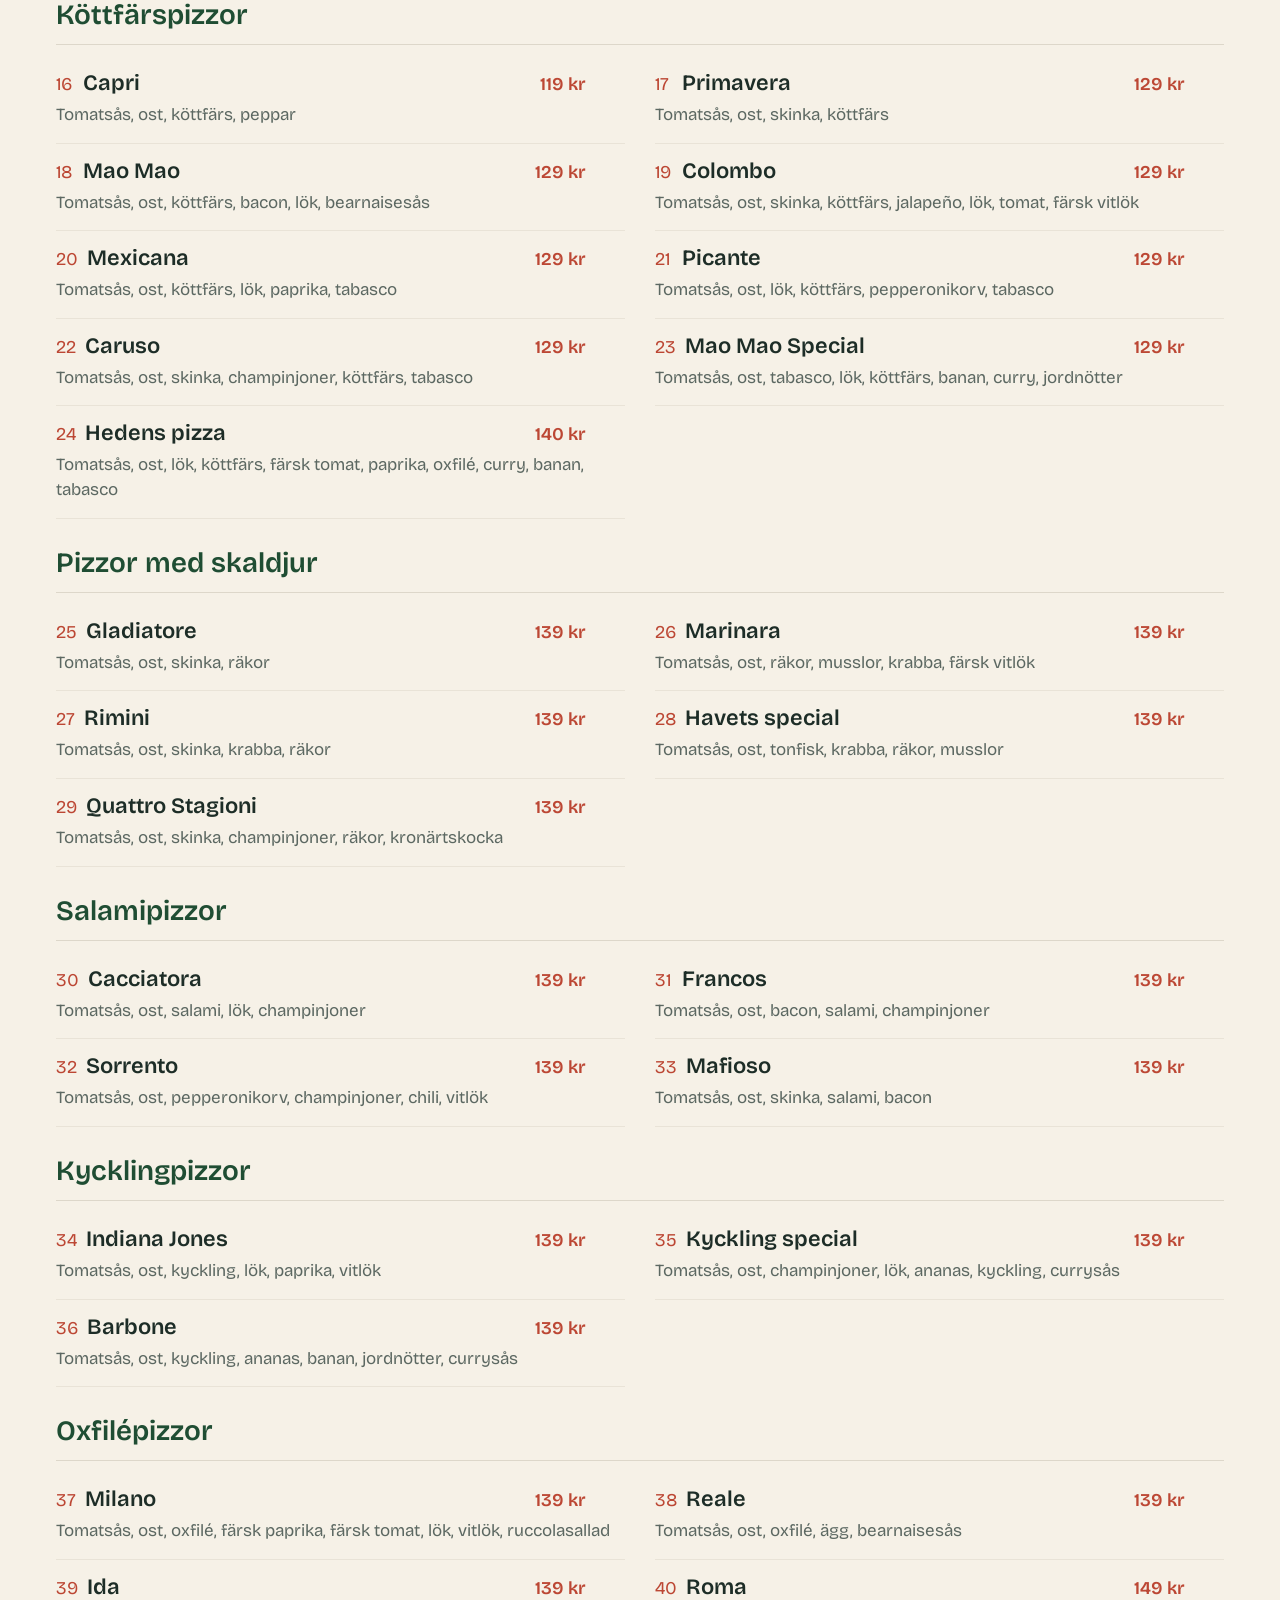
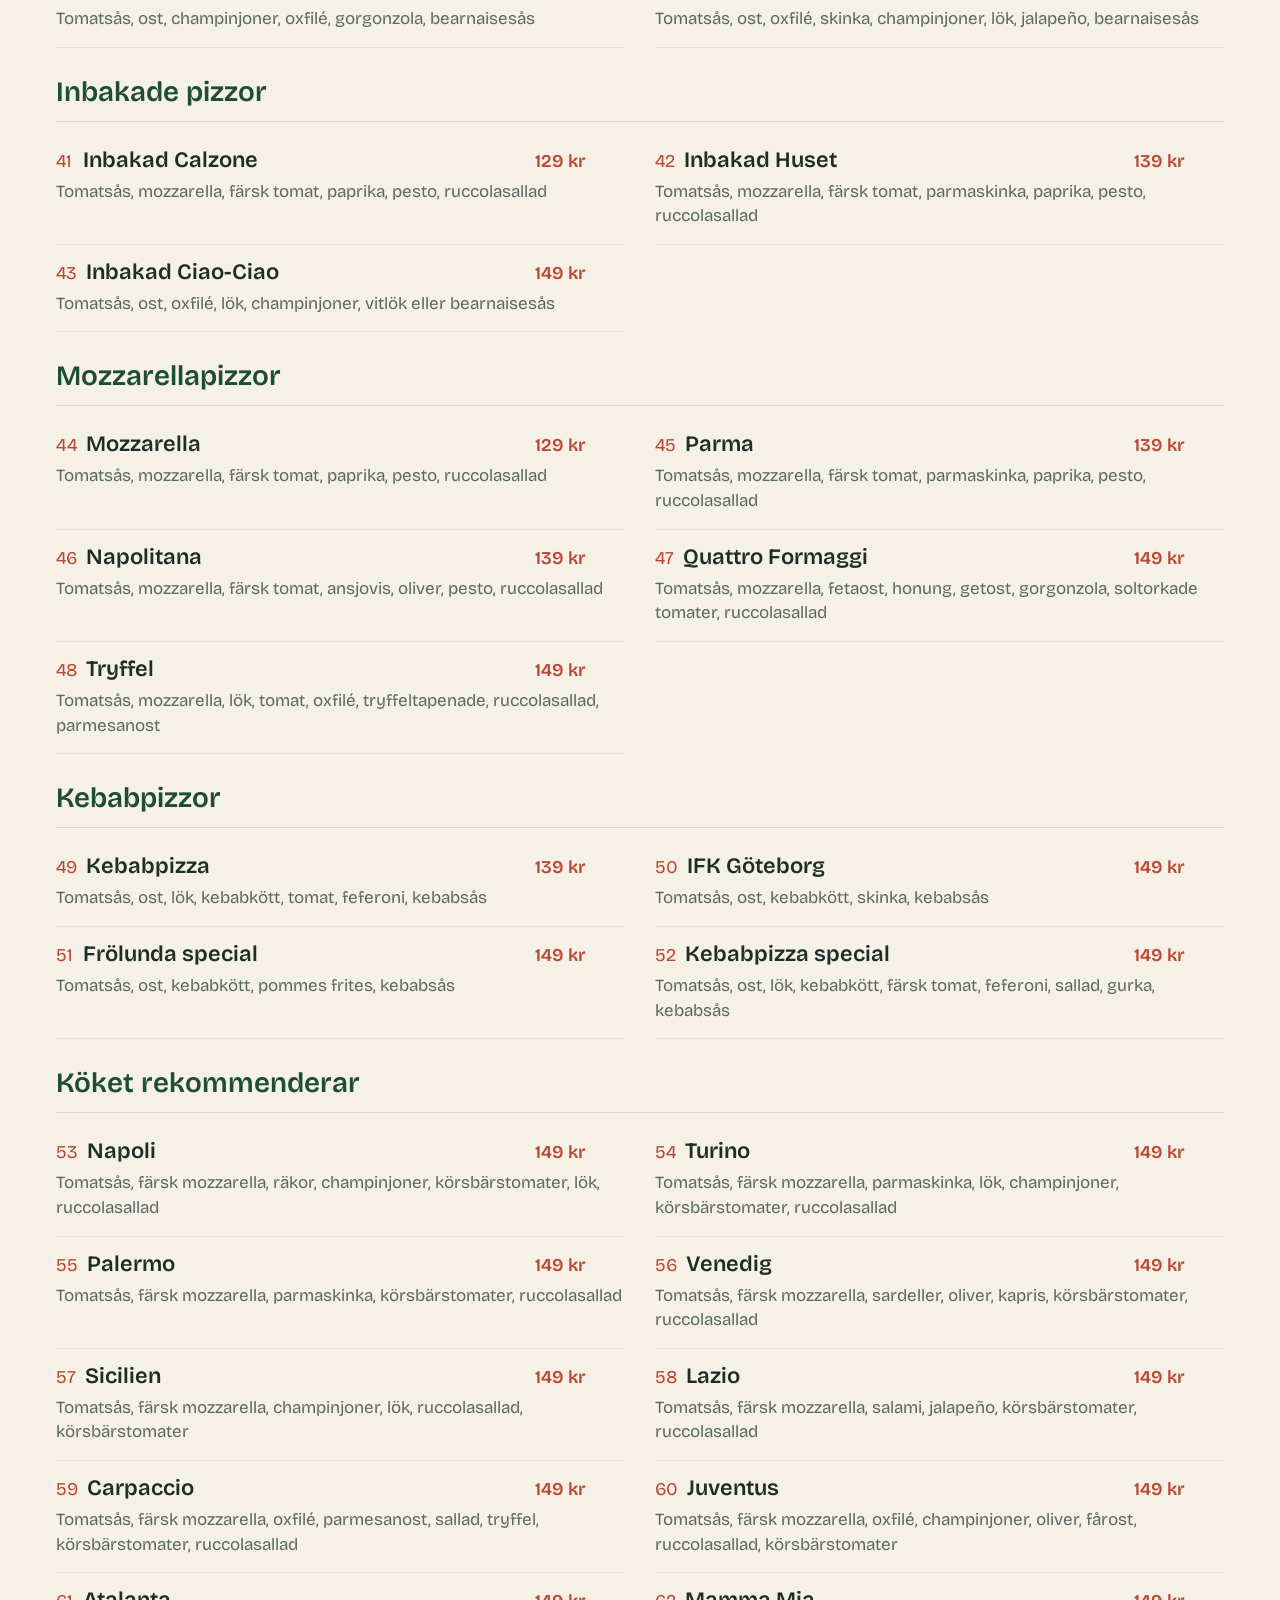
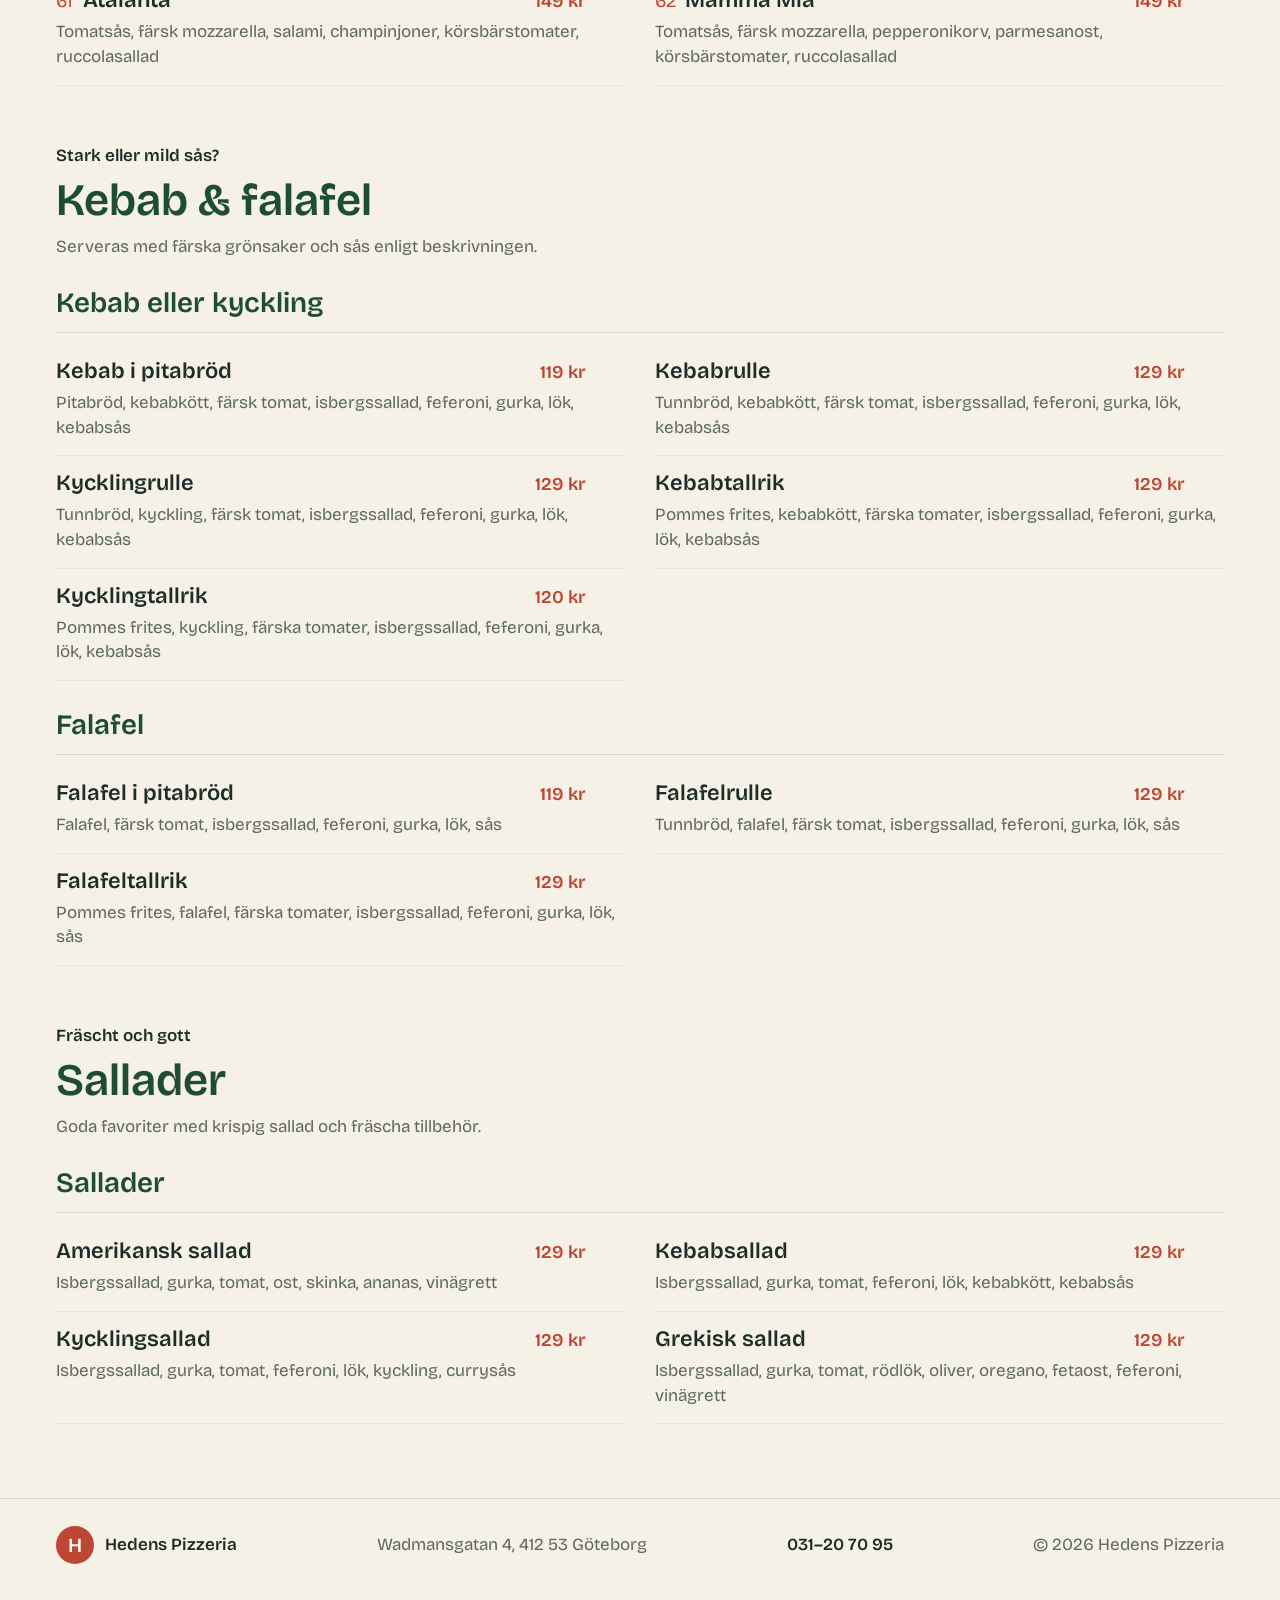
==== commit a4a68ce4: "Mörkt läge som följer systemets inställning När telefonen eller datorn står i mörkt läge får sajten " ====
--- a/menu.html
+++ b/menu.html
@@ -3,7 +3,9 @@
 <head>
   <meta charset="utf-8">
   <meta name="viewport" content="width=device-width, initial-scale=1">
-  <meta name="theme-color" content="#f6f1e7">
+  <meta name="color-scheme" content="light dark">
+  <meta name="theme-color" content="#f6f1e7" media="(prefers-color-scheme: light)">
+  <meta name="theme-color" content="#151d19" media="(prefers-color-scheme: dark)">
   <title>Meny — Hedens Pizzeria Göteborg</title>
   <meta name="description" content="Hedens Pizzerias meny: pizza, kebab, falafel och sallader med priser. Wadmansgatan 4, Göteborg. Ring 031-20 70 95.">
   <meta property="og:type" content="website">
@@ -18,10 +20,10 @@
   <meta property="og:image:height" content="630">
   <link rel="icon" href="assets/favicon.svg" type="image/svg+xml">
   <link rel="preload" href="assets/fonts/bricolage-grotesque-latin.woff2" as="font" type="font/woff2" crossorigin>
-  <link rel="stylesheet" href="styles.css?v=20261027-1">
-  <link rel="stylesheet" href="menu.css?v=20261115-1">
+  <link rel="stylesheet" href="styles.css?v=20261116-1">
+  <link rel="stylesheet" href="menu.css?v=20261116-1">
   <script src="menu.js?v=20261025-3" defer></script>
-  <script src="minneslista.js?v=20261115-1" defer></script>
+  <script src="minneslista.js?v=20261115-2" defer></script>
 </head>
 <body class="menu-page">
   <header class="topbar">
--- a/styles.css
+++ b/styles.css
@@ -36,6 +36,11 @@
   --icon-bg: #f0ebdf;      /* runda ikonbakgrunder */
   --open-green: #56865b;   /* prick när det är öppet */
   --closed-amber: #d79a3d; /* prick när det är stängt */
+  --accent-text: var(--tomato);             /* röd text: priser, länkar, "Pizzeria" */
+  --accent-text-strong: var(--tomato-dark); /* röd text ovanpå svepet */
+  --on-heading: white;     /* text och tecken på grön botten */
+  --card-text: #39473e;    /* text på menykorten */
+  --button-light: #faf7f0; /* ljus knapp, t.ex. telefonnumret */
 
   /* Bakgrund på de tre menykorten */
   --card-pizza: #e7d9bd;
@@ -43,7 +48,7 @@
   --card-salad: #ebdfcc;
 
   /* Typsnitt */
-  --font: "Bricolage Grotesque", system-ui, sans-serif;
+  --font: "Bricolage Grotesque", "Bricolage reserv", system-ui, sans-serif;
   --text-size: 17px;     /* brödtext och loggans namn */
   --h2-size: 45px;
   --h3-size: 28px;
@@ -56,6 +61,40 @@
   --page-padding: 56px;    /* luft till vänster och höger */
   --radius: 13px;          /* rundade hörn på kort */
   --shadow: 0 10px 30px #382b1208;
+
+  color-scheme: light dark;
+}
+
+/* Mörkt läge, när telefonen eller datorn står i mörkt läge. Bara färgerna byts;
+   allt annat på sidan är detsamma. Bakgrunden är en varm, mörk grönsvart ton,
+   texten sajtens krämvita, rubrikerna ljust salviagröna och röd text ljusare
+   så att priserna syns. Knapparna behåller sin röda färg. */
+@media (prefers-color-scheme: dark) {
+  :root {
+    --paper: #151d19;
+    --paper-dark: #1b2621;
+    --white: #1f2b25;
+    --ink: #ece6d9;
+    --heading: #a8cbb0;
+    --text-soft: #bdb8ac;
+    --muted: #aaa69b;
+    --olive: #93b596;
+    --swoosh: #1b2621;
+    --line: #34433b;
+    --line-soft: #29362f;
+    --icon-bg: #26342d;
+    --open-green: #7fb889;
+    --card-pizza: #3a2f20;
+    --card-kebab: #263329;
+    --card-salad: #352d20;
+    --shadow: 0 10px 30px #00000040;
+
+    --accent-text: #f08e78;
+    --accent-text-strong: #f08e78;
+    --on-heading: #10201a;
+    --card-text: #ddd6c8;
+    --button-light: #24322b;
+  }
 }
 
 
@@ -72,6 +111,15 @@
   src: url("assets/fonts/bricolage-grotesque-latin.woff2") format("woff2");
 }
 
+/* Reservtypsnittet medan Bricolage laddas: systemets typsnitt förstorat så att
+   x-höjden matchar (Bricolage ca 0,53, Segoe UI/Arial ca 0,50). Då hoppar inte
+   texten när det riktiga typsnittet kommer. Påverkar inte Bricolage självt. */
+@font-face {
+  font-family: "Bricolage reserv";
+  src: local("Segoe UI"), local("Arial");
+  size-adjust: 105%;
+}
+
 /* Bildramen för AVIF/WebP påverkar inte layouten; bilden beter sig som förut */
 picture {
   display: contents;
@@ -185,7 +233,7 @@
 
 .button-phone {
   border: 1px solid var(--line);
-  background: #faf7f0;
+  background: var(--button-light);
 }
 
 
@@ -231,13 +279,13 @@
 }
 
 .main-nav > a:hover {
-  color: var(--tomato);
+  color: var(--accent-text);
 }
 
 /* Textlänkar ("Se hela menyn", "Hitta vägen") ska se klickbara ut */
 .text-link,
 .all-menus-link {
-  color: var(--tomato);
+  color: var(--accent-text);
   font-weight: 600;
   text-decoration: underline;
   text-decoration-thickness: 1.5px;
@@ -282,7 +330,7 @@
 /* "Pizzeria" i rubriken blir röd */
 .hero h1 em {
   font-style: normal;
-  color: var(--tomato);
+  color: var(--accent-text);
 }
 
 .intro {
@@ -451,7 +499,7 @@
 }
 
 .info-card:hover b {
-  color: var(--tomato);
+  color: var(--accent-text);
   text-decoration-color: currentColor;
 }
 
@@ -482,7 +530,7 @@
 
 .all-menus-link:hover,
 .text-link:hover {
-  color: var(--tomato-dark);
+  color: var(--accent-text-strong);
 }
 
 .menu-grid {
@@ -539,7 +587,7 @@
 
 .menu-card p {
   margin: 0;
-  color: #39473e;
+  color: var(--card-text);
 }
 
 .menu-note {
@@ -568,18 +616,18 @@
 .visit-copy p {
   max-width: 365px;
   margin: 0 0 15px;
-  color: #5a675f;
+  color: var(--text-soft);
 }
 
 /* Den mörkare bakgrunden här kräver den mörkare röda för att klara kontrastkravet */
 .visit-copy .text-link {
-  color: var(--tomato-dark);
+  color: var(--accent-text-strong);
 }
 
 .hours-card {
   padding: 24px 27px 20px;
   background: var(--white);
-  border: 1px solid #e3dccf;
+  border: 1px solid var(--line);
   border-radius: 12px;
   box-shadow: var(--shadow);
 }
@@ -612,7 +660,7 @@
   align-items: center;
   justify-content: space-between;
   padding: 10px 0;
-  border-bottom: 1px solid #eee9df;
+  border-bottom: 1px solid var(--line-soft);
 }
 
 .hours-row span {
@@ -630,7 +678,7 @@
 }
 
 .hours-row.is-today b {
-  color: var(--tomato);
+  color: var(--accent-text);
 }
 
 .closing-note {
@@ -832,9 +880,15 @@
     margin-top: 4px;
   }
 
+  /* Ringknappen ligger redan fast längst ner, så toppen visar bara "Se menyn" */
   .hero-actions {
+    justify-content: center;
     gap: 8px;
     margin-top: 21px;
+  }
+
+  .hero-actions .button-phone {
+    display: none;
   }
 
   .button {
--- a/menu.css
+++ b/menu.css
@@ -43,7 +43,7 @@
 
 /* Mörkare röd, eftersom länken ligger ovanpå svepet */
 .menu-callout a {
-  color: var(--tomato-dark);
+  color: var(--accent-text-strong);
   font-weight: 600;
 }
 
@@ -65,8 +65,8 @@
 /* Flikraden är genomskinlig över svepet och får bakgrund först när den
    fastnat högst upp (klassen sätts av menu.js) */
 .menu-tabs.is-stuck {
-  background: #f6f1e7ee;
-  border-color: #e6dfd2;
+  background: color-mix(in srgb, var(--paper) 93%, transparent);
+  border-color: var(--line);
   backdrop-filter: blur(12px);
 }
 
@@ -108,7 +108,7 @@
   z-index: 1;                /* texten ligger över den gröna markeringen */
   padding: 10px 17px;
   border-radius: 99px;
-  color: #536058;
+  color: var(--text-soft);
   font-weight: 600;
   transition: transform 0.12s ease-out, background 0.2s, color 0.25s;
 }
@@ -146,7 +146,7 @@
 /* Vald flik i rubrikernas mörkgröna färg */
 .menu-tabs-main a.active {
   background: var(--heading);
-  color: white;
+  color: var(--on-heading);
 }
 
 /* Hovring bara på enheter med muspekare. En ljus grön ton, så att den inte
@@ -212,7 +212,7 @@
 }
 
 .menu-tabs-sub a.active {
-  color: var(--tomato);
+  color: var(--accent-text);
   text-decoration-color: currentColor;
 }
 
@@ -225,15 +225,15 @@
   padding: 0 var(--page-padding) 74px;
 }
 
-/* Hopp till en rubrik landar under flikraden (höjden sätts av menu.js) */
-/* Menydelarna landar precis under flikraden, så att flikraden alltid ligger
-   högst upp oavsett vilken del man hoppar till (annars hoppar den vid "Pizza") */
-.food-section {
-  scroll-margin-top: var(--tabs-height, 110px);
+/* Allt som scrollas fram, både hopp till rubriker och det man tabbar till,
+   landar under den fasta flikraden (höjden sätts av menu.js). Menydelarna
+   landar precis under den, så att flikraden alltid ligger högst upp. */
+html {
+  scroll-padding-top: var(--tabs-height, 110px);
 }
 
 .menu-group {
-  scroll-margin-top: calc(var(--tabs-height, 110px) + 12px);
+  scroll-margin-top: 12px;
 }
 
 .food-section {
@@ -279,7 +279,7 @@
 .dish-card {
   min-width: 0;
   padding: 14px 0 15px;
-  border-bottom: 1px solid #e9e3d8;
+  border-bottom: 1px solid var(--line-soft);
 }
 
 .dish-heading {
@@ -290,7 +290,7 @@
 
 .dish-number {
   min-width: 18px;
-  color: var(--tomato);
+  color: var(--accent-text);
   font-size: 18px;
 }
 
@@ -302,7 +302,7 @@
 
 .dish-price {
   margin-left: auto;
-  color: var(--tomato);
+  color: var(--accent-text);
   font-size: 18px;
   font-weight: 600;
   white-space: nowrap;
@@ -310,7 +310,7 @@
 
 .dish-card p {
   margin: 5px 0 0;
-  color: #667168;
+  color: var(--muted);
   line-height: 1.45;
 }
 
@@ -390,7 +390,7 @@
   white-space: nowrap;
 }
 
-/* Pluset efter priset: ifylld röd cirkel med vitt plus */
+/* Pluset efter priset: ifylld grön cirkel med vitt plus */
 .memo-add {
   display: grid;
   flex: none;
@@ -401,8 +401,8 @@
   padding: 0;
   border: 0;
   border-radius: 50%;
-  background: var(--tomato);
-  color: white;
+  background: var(--heading);
+  color: var(--on-heading);
   cursor: pointer;
   align-self: center;
   transition: transform 0.12s ease-out, background 0.2s, color 0.2s, opacity 0.15s;
@@ -413,7 +413,7 @@
   transition-duration: 0.08s;
 }
 
-/* Kort bekräftelse: pluset blir grönt när rätten lagts till */
+/* Kort bekräftelse: pluset blir nästan svart när rätten lagts till */
 .memo-add.is-added {
   animation: memo-added 0.6s ease-out;
 }
@@ -421,7 +421,7 @@
 @keyframes memo-added {
   0%,
   60% {
-    background: var(--heading);
+    background: var(--ink);
   }
 }
 
@@ -439,7 +439,7 @@
   }
 
   .memo-add:hover {
-    background: var(--tomato-dark);
+    background: color-mix(in srgb, var(--heading) 80%, black);
   }
 }
 
@@ -453,12 +453,13 @@
   align-items: center;
   gap: 12px;
   padding: 13px 20px;
-  border: 0;
+  border: 1px solid color-mix(in srgb, var(--heading) 34%, var(--white));
   border-radius: 99px;
-  background: var(--heading);
-  color: white;
+  /* ljusgrön, så att den röda Ring-knappen är den som syns mest */
+  background: color-mix(in srgb, var(--heading) 24%, var(--white));
+  color: var(--heading);
   font: 600 var(--text-size)/1.3 var(--font);
-  box-shadow: 0 6px 18px #1d2d2730;
+  box-shadow: 0 4px 14px #1d2d2714;
   cursor: pointer;
   transition: transform 0.12s ease-out;
 }
@@ -559,7 +560,7 @@
 .memo-chip:has(input:checked) {
   border-color: var(--heading);
   background: var(--heading);
-  color: white;
+  color: var(--on-heading);
 }
 
 .memo-chip:has(input:focus-visible) {
